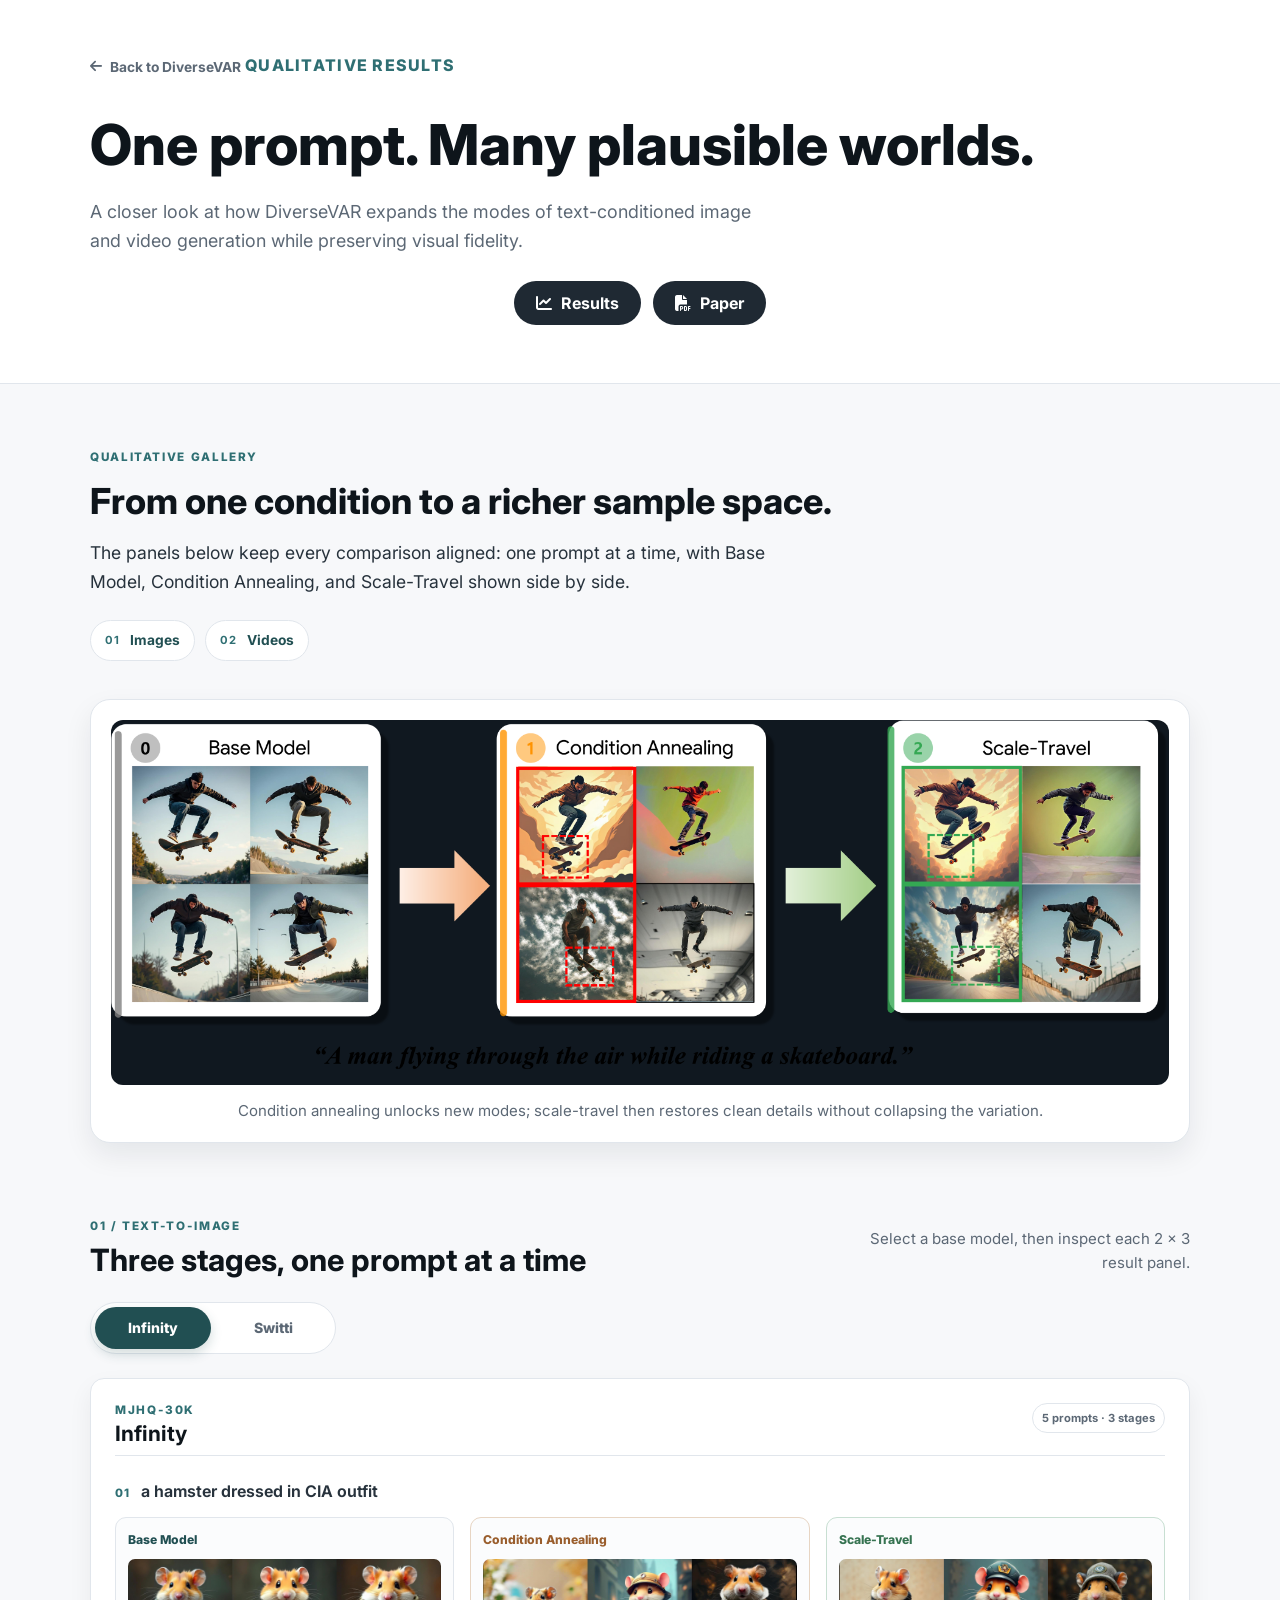
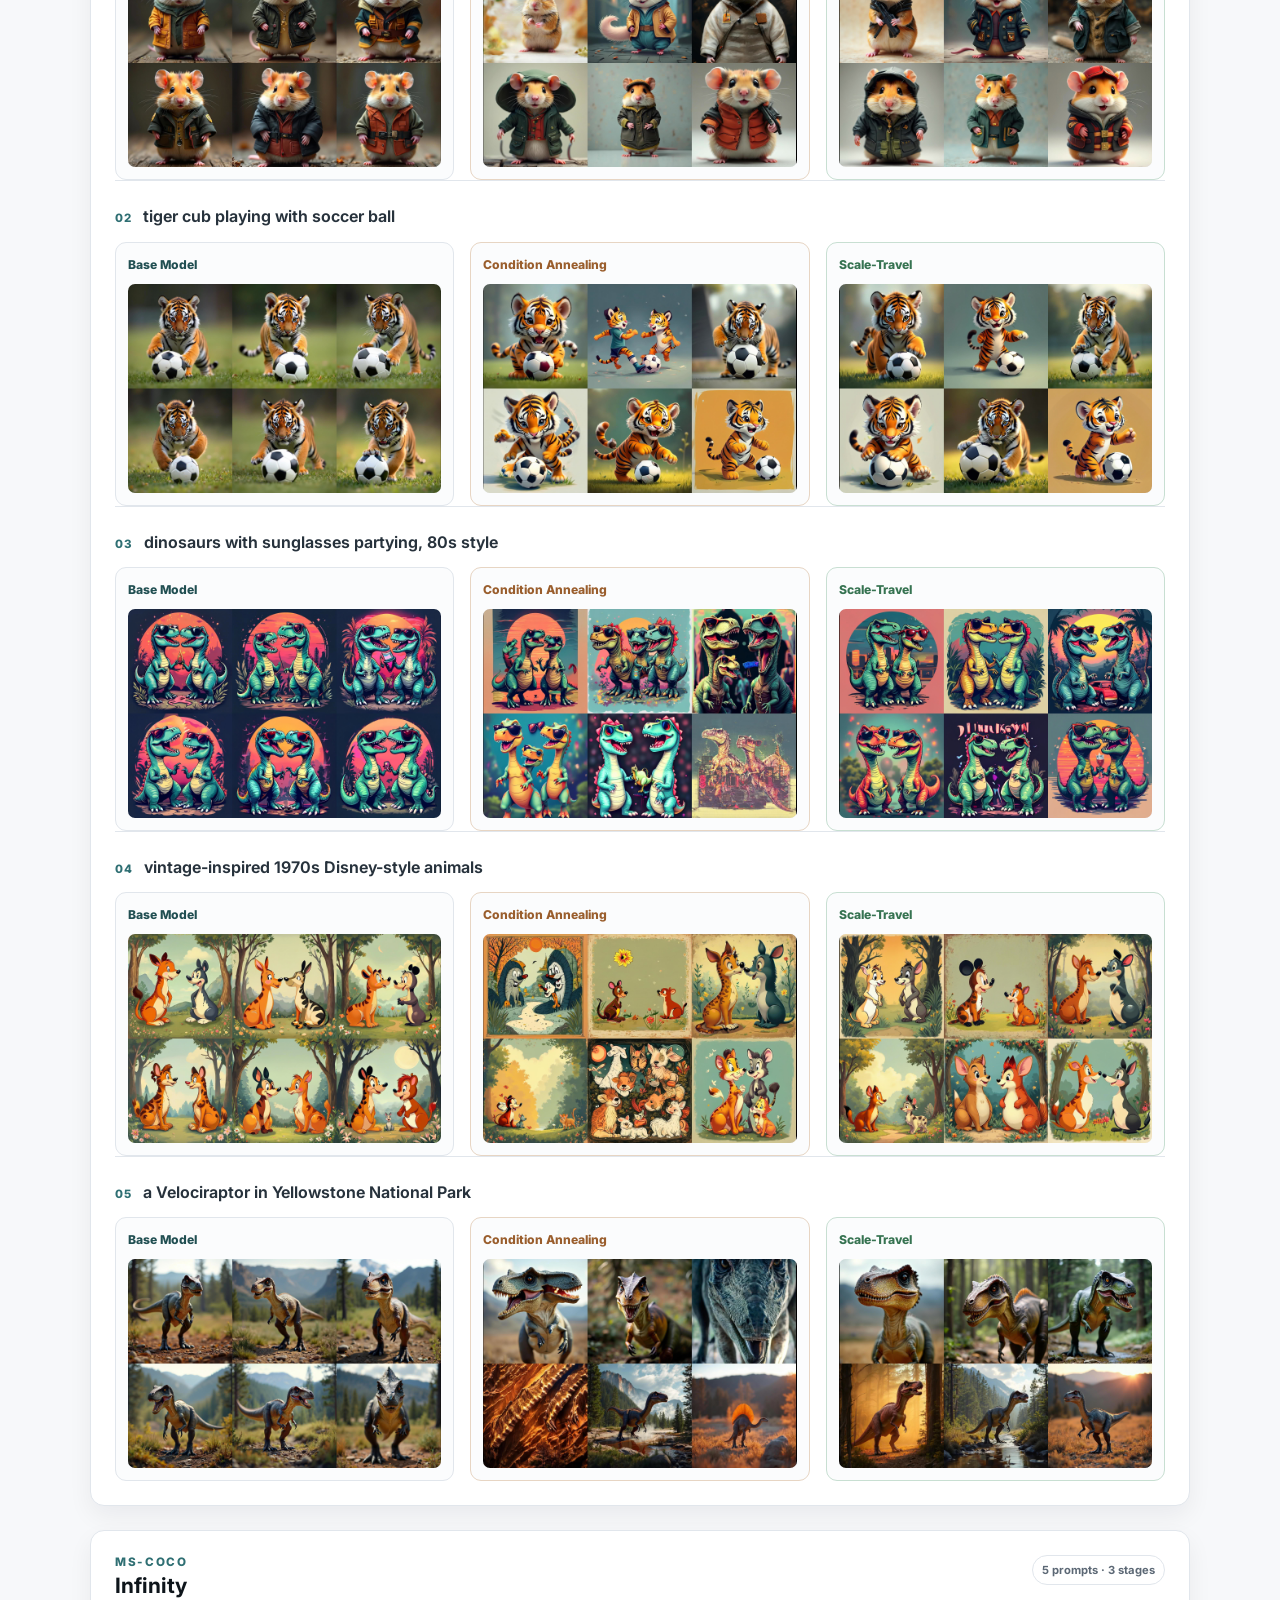
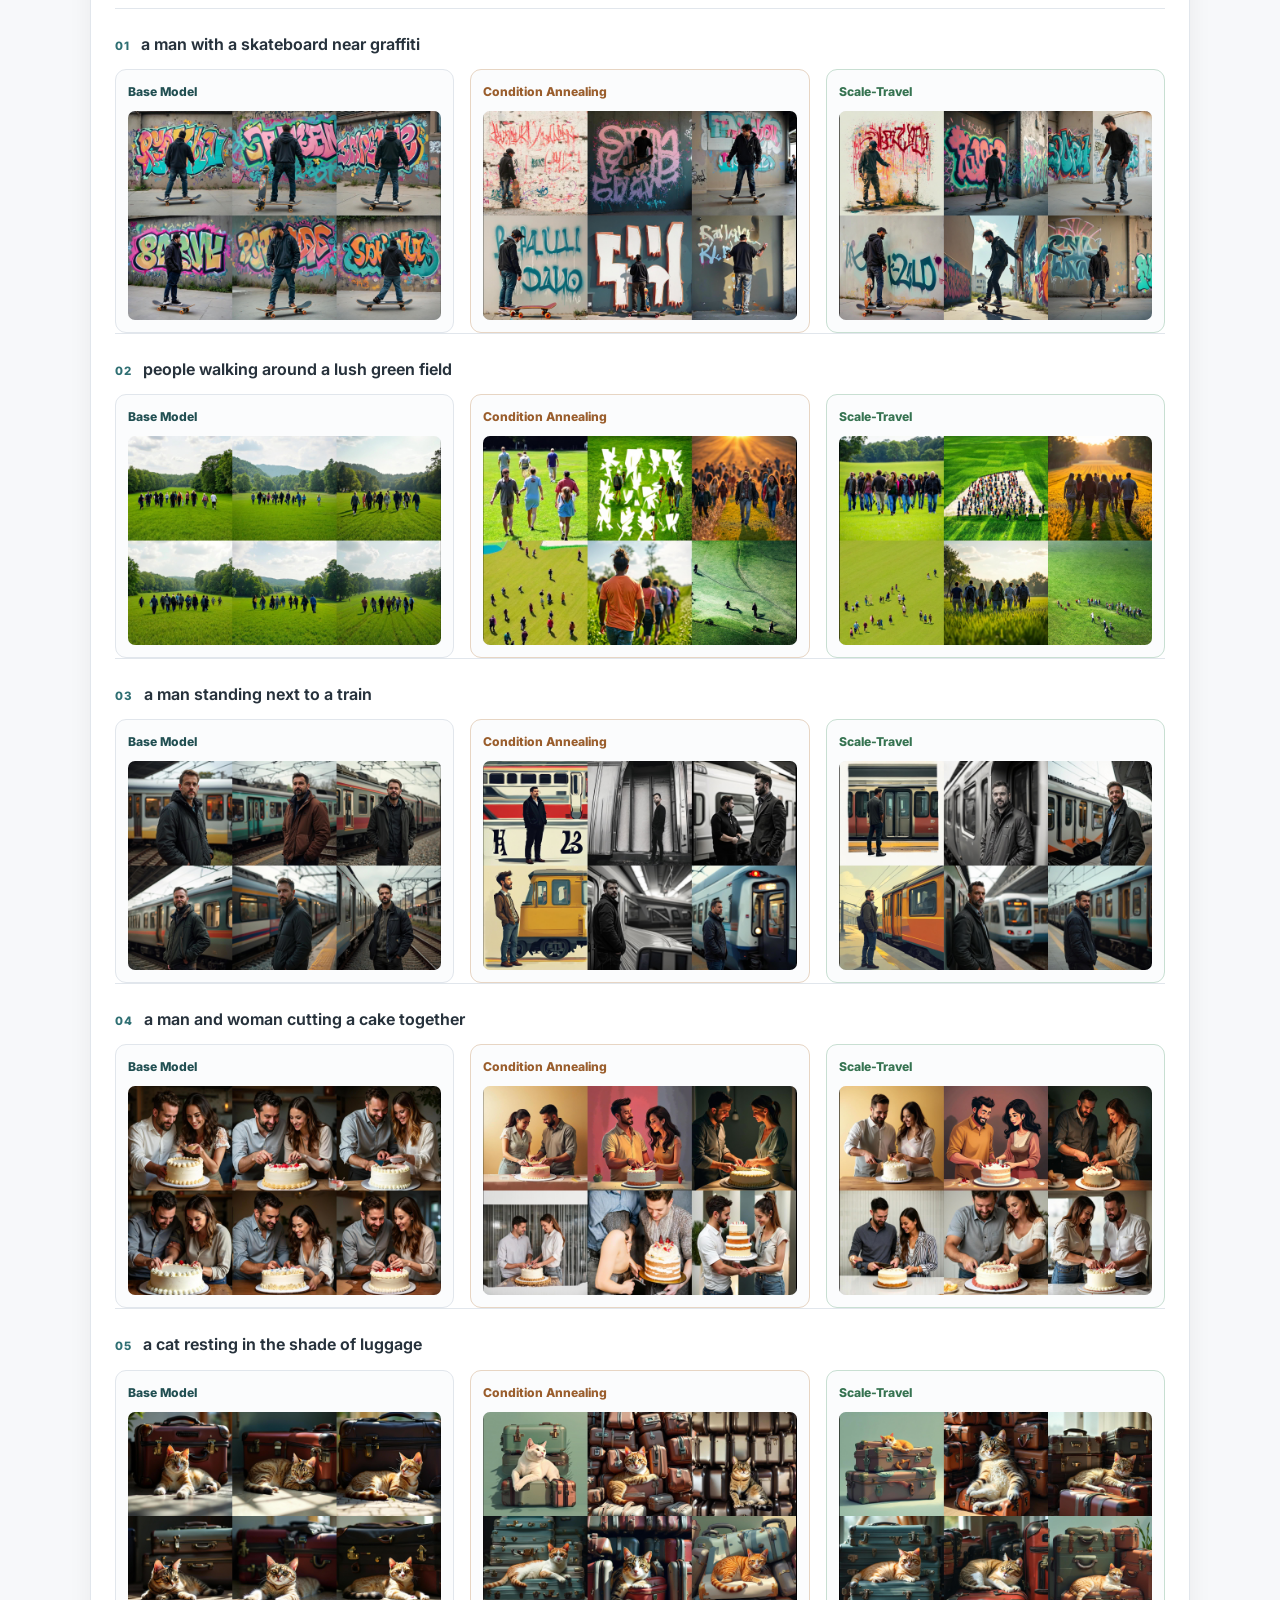
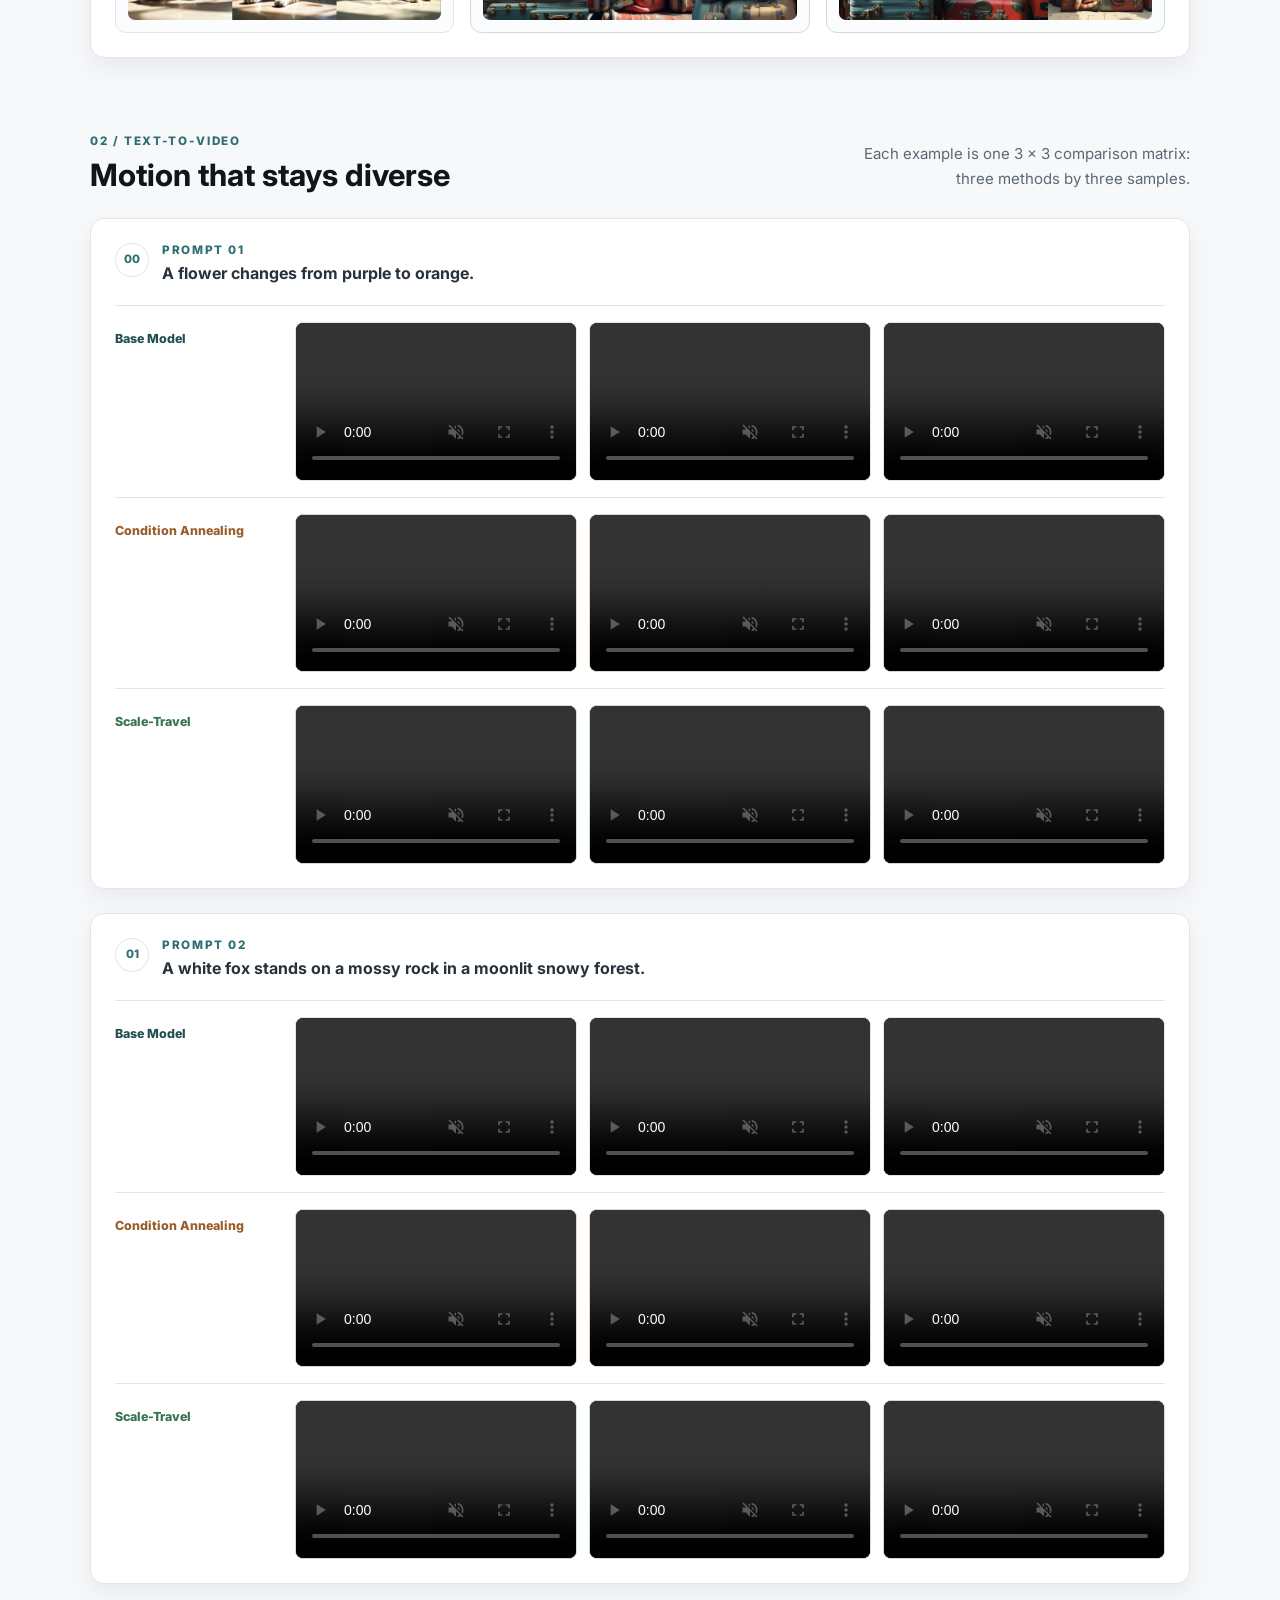
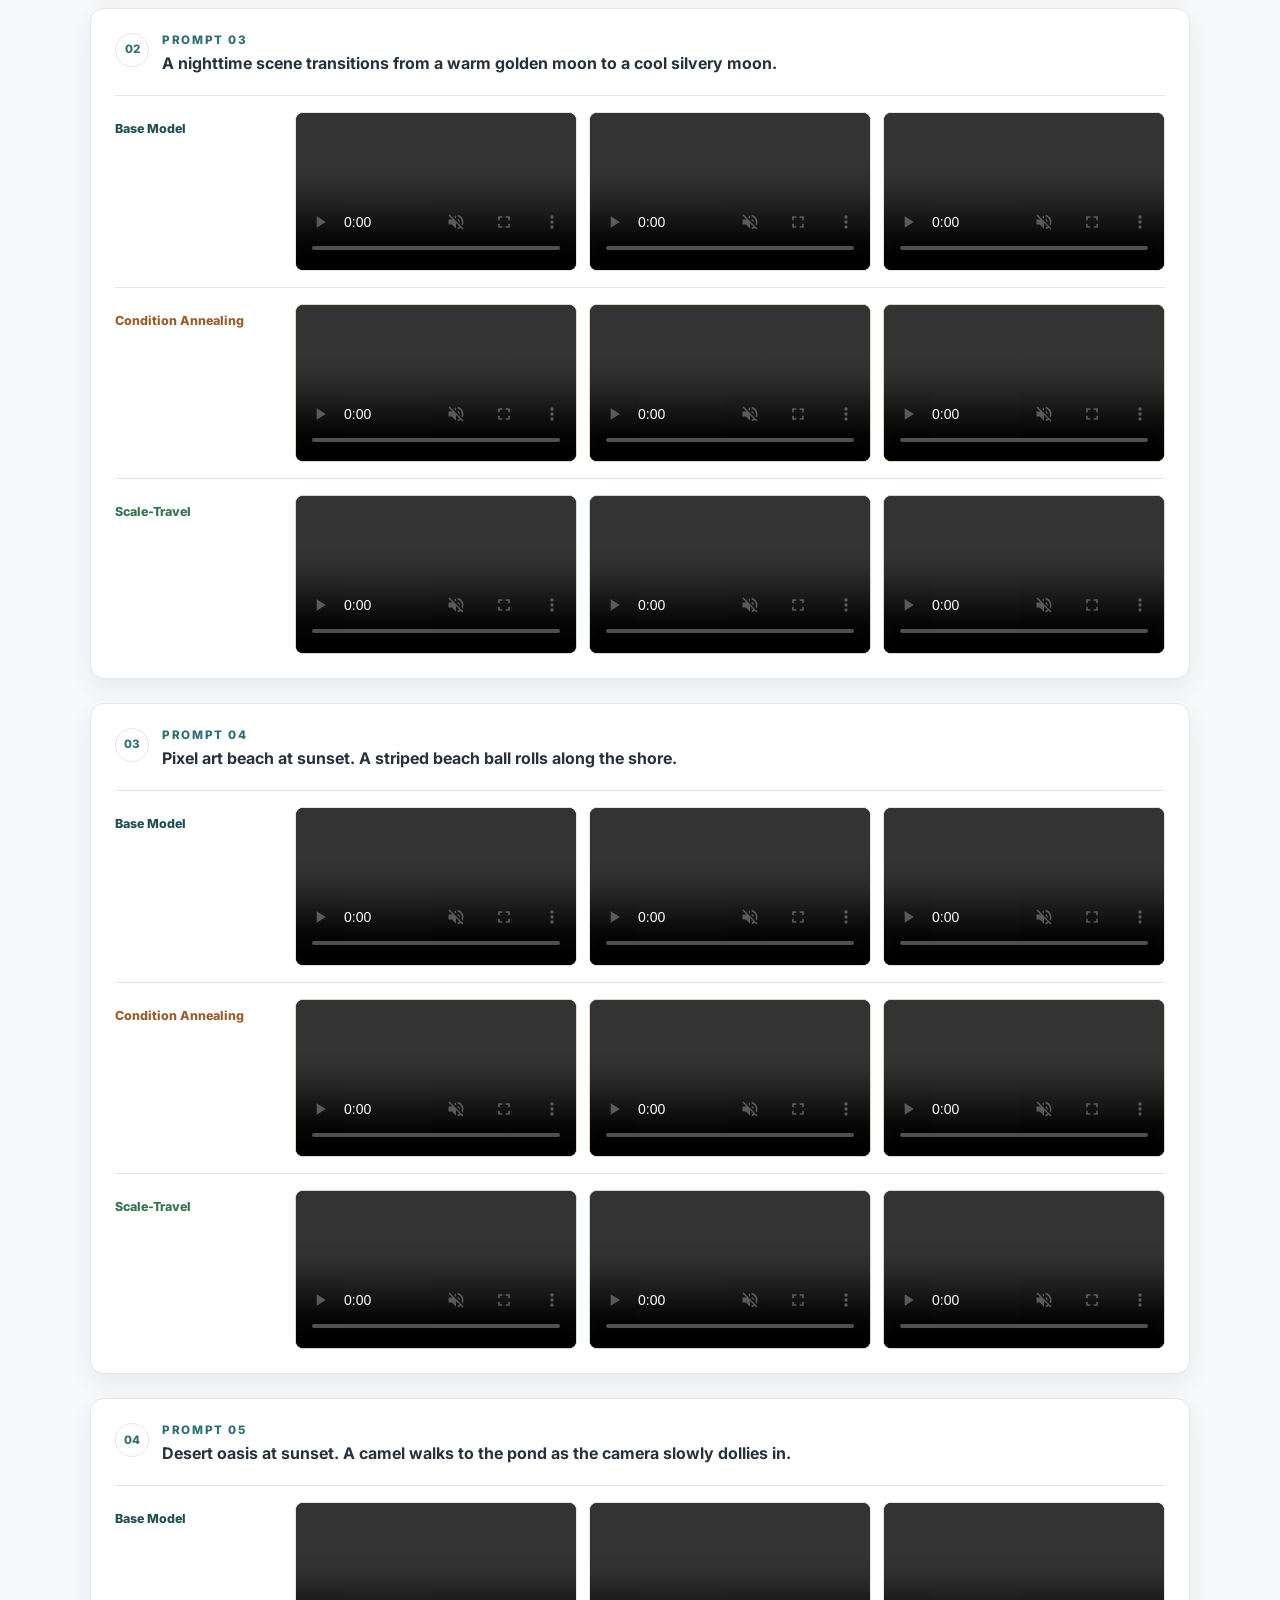
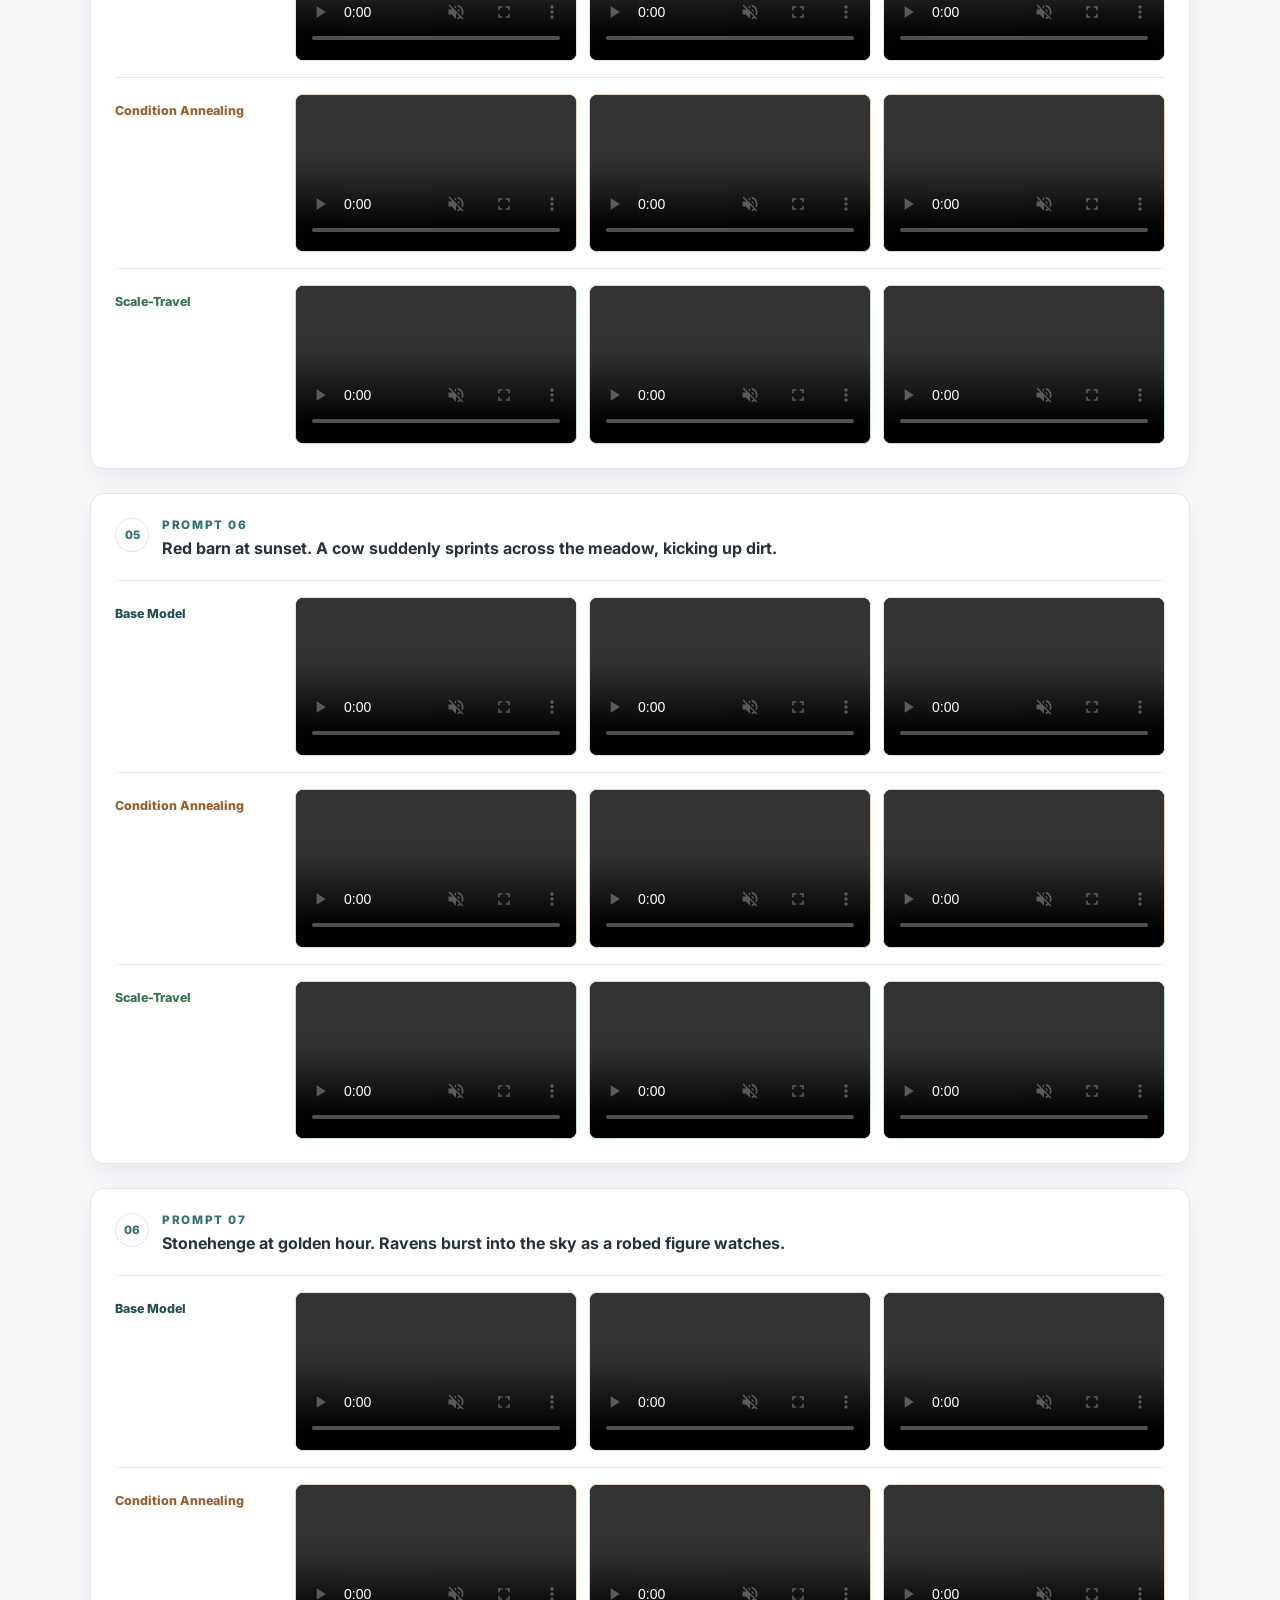
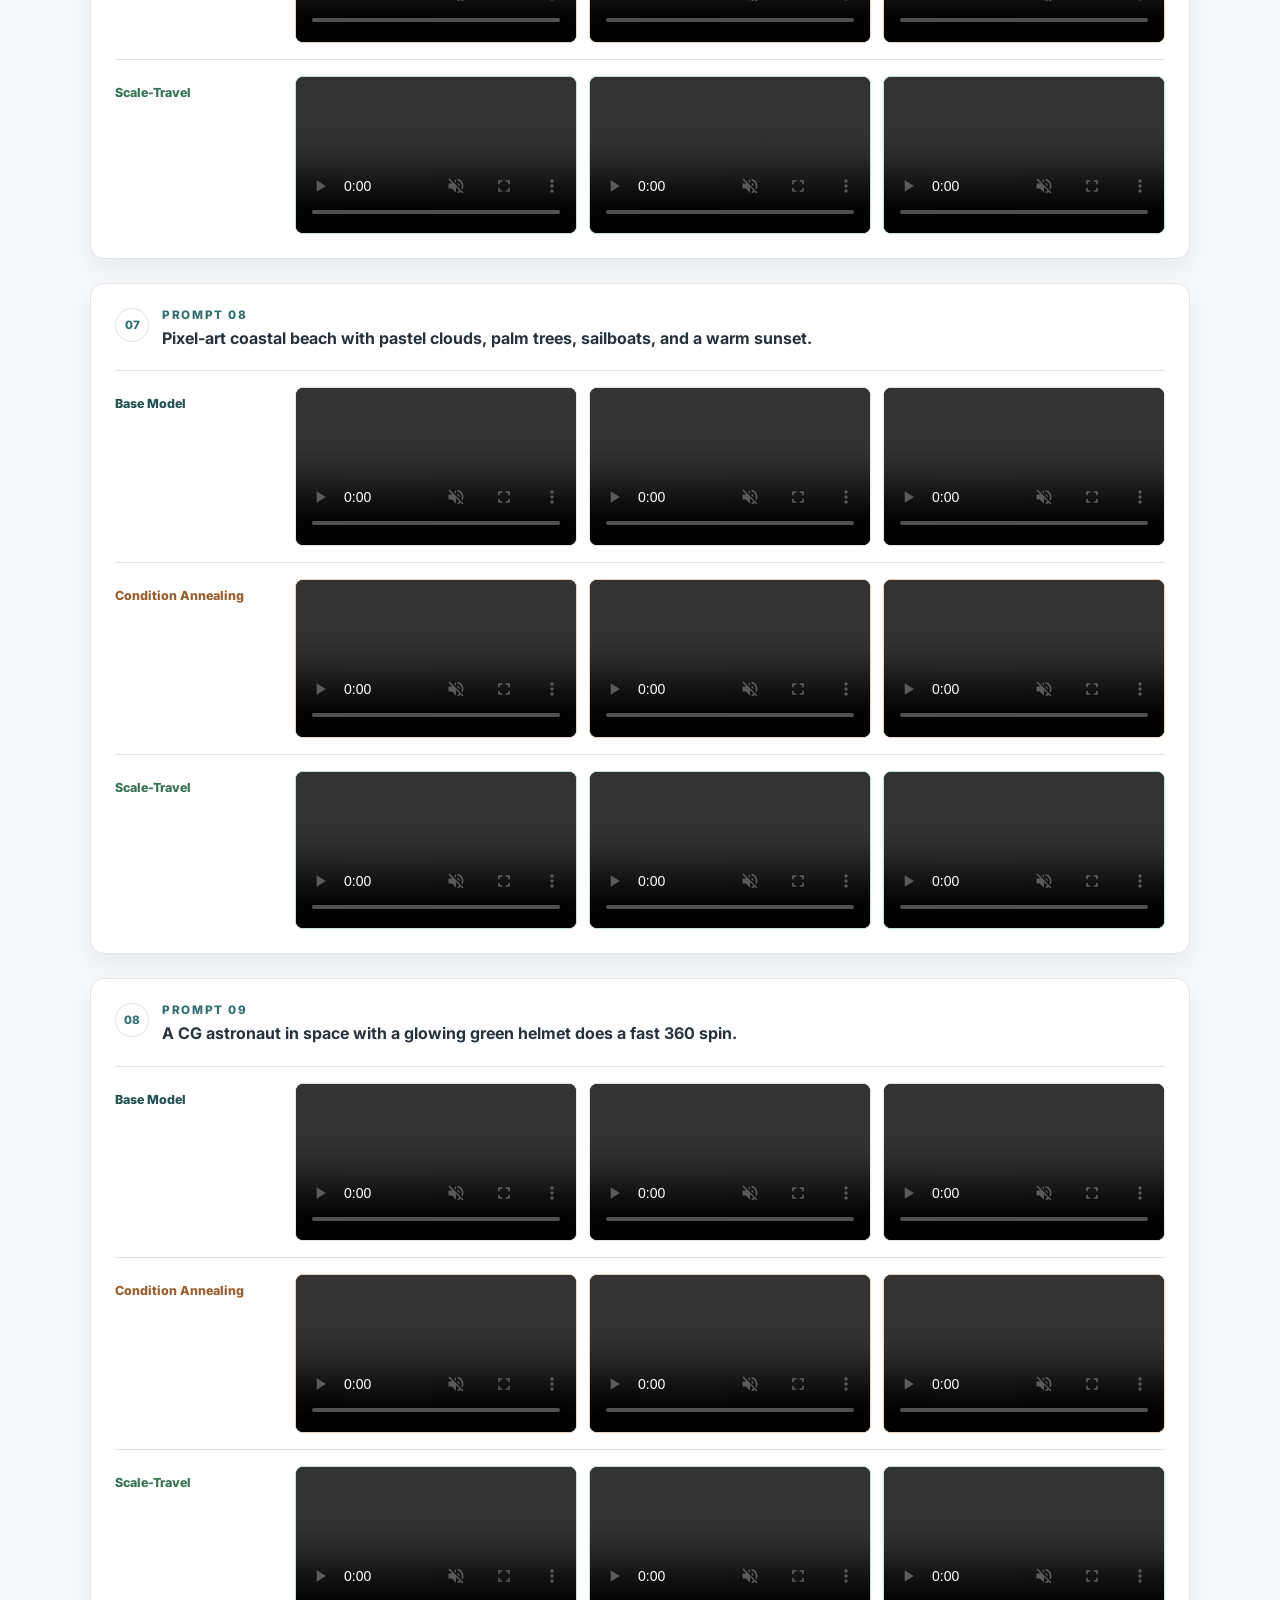
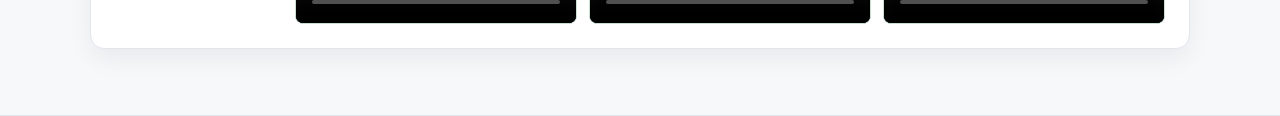
==== qualitatives.html @ 31747908 "add quali" ====
<!DOCTYPE html>
<html lang="en">

<head>
    <meta charset="UTF-8">
    <meta name="viewport" content="width=device-width, initial-scale=1.0">
    <meta name="description" content="DiverseVAR qualitative image and video comparisons">
    <title>Qualitatives | DiverseVAR</title>
    <link rel="stylesheet" href="assets/css/style.css">
    <link rel="preconnect" href="https://fonts.googleapis.com">
    <link rel="preconnect" href="https://fonts.gstatic.com" crossorigin>
    <link href="https://fonts.googleapis.com/css2?family=Inter:wght@300;400;500;600;700;800&display=swap"
        rel="stylesheet">
    <link rel="stylesheet" href="https://cdnjs.cloudflare.com/ajax/libs/font-awesome/6.5.2/css/all.min.css">
</head>

<body class="qualitatives-page">
    <header class="hero qualitative-hero">
        <div class="container hero-inner">
            <a href="index.html" class="back-link"><i class="fas fa-arrow-left"></i> Back to DiverseVAR</a>
            <span class="venue">Qualitative Results</span>
            <h1>One prompt. Many plausible worlds.</h1>
            <p class="qualitative-hero-intro">
                A closer look at how DiverseVAR expands the modes of text-conditioned image and video generation
                while preserving visual fidelity.
            </p>
            <div class="links">
                <a href="index.html#results" class="btn">
                    <span class="icon"><i class="fas fa-chart-line"></i></span>
                    Results
                </a>
                <a href="https://arxiv.org/abs/2511.21415" class="btn" target="_blank">
                    <span class="icon"><i class="fas fa-file-pdf"></i></span>
                    Paper
                </a>
            </div>
        </div>
    </header>

    <main>
        <section id="qualitatives" class="showcase-section">
            <div class="container">
                <div class="showcase-header">
                    <span class="showcase-kicker">Qualitative Gallery</span>
                    <h2>From one condition to a richer sample space.</h2>
                    <p class="showcase-intro">
                        The panels below keep every comparison aligned: one prompt at a time, with Base Model,
                        Condition Annealing, and Scale-Travel shown side by side.
                    </p>
                    <nav class="showcase-nav" aria-label="Qualitative gallery navigation">
                        <a href="#image-gallery"><span>01</span> Images</a>
                        <a href="#video-gallery"><span>02</span> Videos</a>
                    </nav>
                </div>

                <figure class="pipeline-figure">
                    <div class="pipeline-figure-image">
                        <img src="assets/images/main-pipeline-quali.png"
                            alt="DiverseVAR pipeline from base samples through condition annealing to scale-travel">
                    </div>
                    <figcaption>
                        Condition annealing unlocks new modes; scale-travel then restores clean details without
                        collapsing the variation.
                    </figcaption>
                </figure>

                <div id="image-gallery" class="showcase-group">
                    <div class="group-heading">
                        <div>
                            <span class="group-kicker">01 / Text-to-image</span>
                            <h3>Three stages, one prompt at a time</h3>
                        </div>
                        <p>Select a base model, then inspect each 2 × 3 result panel.</p>
                    </div>

                    <div class="model-switcher">
                        <input type="radio" name="image-model" id="image-model-infinity" checked>
                        <input type="radio" name="image-model" id="image-model-switti">
                        <div class="model-switcher-tabs" role="tablist" aria-label="Image base model">
                            <label for="image-model-infinity" role="tab">Infinity</label>
                            <label for="image-model-switti" role="tab">Switti</label>
                        </div>
                        <div id="image-model-panels" class="model-panels"></div>
                    </div>
                </div>

                <div class="showcase-group video-showcase">
                    <div class="group-heading">
                        <div>
                            <span class="group-kicker">02 / Text-to-video</span>
                            <h3>Motion that stays diverse</h3>
                        </div>
                        <p>Each example is one 3 × 3 comparison matrix: three methods by three samples.</p>
                    </div>
                    <div id="video-gallery" class="video-grid" aria-live="polite"></div>
                </div>
            </div>
        </section>
    </main>

    <script>
        const imageModels = [
            {
                id: "infinity",
                name: "Infinity",
                datasets: [
                    {
                        name: "MJHQ-30K",
                        path: "mjhq",
                        prompts: [
                            "a hamster dressed in CIA outfit",
                            "tiger cub playing with soccer ball",
                            "dinosaurs with sunglasses partying, 80s style",
                            "vintage-inspired 1970s Disney-style animals",
                            "a Velociraptor in Yellowstone National Park"
                        ]
                    },
                    {
                        name: "MS-COCO",
                        path: "mscoco",
                        prompts: [
                            "a man with a skateboard near graffiti",
                            "people walking around a lush green field",
                            "a man standing next to a train",
                            "a man and woman cutting a cake together",
                            "a cat resting in the shade of luggage"
                        ]
                    }
                ]
            },
            {
                id: "switti",
                name: "Switti",
                datasets: [
                    {
                        name: "MJHQ-30K",
                        path: "mjhq_switti",
                        prompts: [
                            "a hamster dressed in CIA outfit",
                            "tiger cub playing with soccer ball",
                            "dinosaurs with sunglasses partying, 80s style",
                            "vintage-inspired 1970s Disney-style animals",
                            "a Velociraptor in Yellowstone National Park"
                        ]
                    },
                    {
                        name: "MS-COCO",
                        path: "mscoco_switti",
                        prompts: [
                            "a man with a skateboard near graffiti",
                            "people walking around a lush green field",
                            "a man standing next to a train",
                            "a man and woman cutting a cake together",
                            "a cat resting in the shade of luggage"
                        ]
                    }
                ]
            }
        ];

        const imageStages = [
            { id: "base", label: "Base Model" },
            { id: "condition", label: "Condition Annealing" },
            { id: "scale", label: "Scale-Travel" }
        ];
        const imageModelPanels = document.getElementById("image-model-panels");

        imageModels.forEach(model => {
            const panel = document.createElement("div");
            panel.className = `model-panel model-panel--${model.id}`;
            panel.setAttribute("role", "tabpanel");
            panel.setAttribute("aria-label", `${model.name} qualitative results`);

            model.datasets.forEach(dataset => {
                const datasetCard = document.createElement("article");
                datasetCard.className = "dataset-card-wide";
                datasetCard.innerHTML = `
                    <header class="dataset-card-header">
                        <div>
                            <span class="dataset-eyebrow">${dataset.name}</span>
                            <h4>${model.name}</h4>
                        </div>
                        <span class="dataset-tag">5 prompts · 3 stages</span>
                    </header>
                    <div class="sample-stack-large"></div>
                `;
                const sampleStack = datasetCard.querySelector(".sample-stack-large");

                dataset.prompts.forEach((prompt, promptIndex) => {
                    const sample = document.createElement("article");
                    sample.className = "sample-case-large";
                    const promptHeader = document.createElement("p");
                    promptHeader.className = "sample-prompt";
                    promptHeader.innerHTML = `<span>${String(promptIndex + 1).padStart(2, "0")}</span>`;
                    promptHeader.append(document.createTextNode(prompt));
                    sample.appendChild(promptHeader);

                    const resultGrid = document.createElement("div");
                    resultGrid.className = "result-grid";
                    imageStages.forEach(stage => {
                        const result = document.createElement("figure");
                        result.className = `result-panel result-panel--${stage.id}`;
                        result.innerHTML = `<figcaption>${stage.label}</figcaption><div class="result-crop result-crop--${stage.id}"></div>`;
                        const crop = result.querySelector(".result-crop");
                        const image = document.createElement("img");
                        image.src = `assets/qualitatives/image/${dataset.path}/${promptIndex}.jpg`;
                        image.alt = `${model.name} ${stage.label} samples for ${prompt}`;
                        image.loading = "lazy";
                        image.decoding = "async";
                        crop.appendChild(image);
                        resultGrid.appendChild(result);
                    });
                    sample.appendChild(resultGrid);
                    sampleStack.appendChild(sample);
                });
                panel.appendChild(datasetCard);
            });
            imageModelPanels.appendChild(panel);
        });

        const videoCases = [
            {
                id: "00_teaser",
                prompt: "A flower changes from purple to orange.",
                files: {
                    base: ["A flower changes from purple to orange.-0.mp4", "A flower changes from purple to orange.-1.mp4", "A flower changes from purple to orange.-2.mp4"],
                    cads: ["A flower changes from purple to orange.-0.mp4", "A flower changes from purple to orange.-1.mp4", "A flower changes from purple to orange.-2.mp4"],
                    ours: ["A flower changes from purple to orange.-0.mp4", "A flower changes from purple to orange.-1.mp4", "A flower changes from purple to orange.-2.mp4"]
                }
            },
            {
                id: "01_fox",
                prompt: "A white fox stands on a mossy rock in a moonlit snowy forest.",
                files: {
                    base: ["00001_20.mp4", "00001_12.mp4", "00001_10.mp4"],
                    cads: ["00000_20.mp4", "00000_12.mp4", "00000_10.mp4"],
                    ours: ["00001_20.mp4", "00001_12.mp4", "00001_10.mp4"]
                }
            },
            {
                id: "02_moon",
                prompt: "A nighttime scene transitions from a warm golden moon to a cool silvery moon.",
                files: {
                    base: ["The moon changes from yellow to silver.-0.mp4", "The moon changes from yellow to silver.-1.mp4", "The moon changes from yellow to silver.-2.mp4"],
                    cads: ["The moon changes from yellow to silver.-0.mp4", "The moon changes from yellow to silver.-1.mp4", "The moon changes from yellow to silver.-2.mp4"],
                    ours: ["The moon changes from yellow to silver.-0.mp4", "The moon changes from yellow to silver.-1.mp4", "The moon changes from yellow to silver.-2.mp4"]
                }
            },
            {
                id: "03_beach",
                prompt: "Pixel art beach at sunset. A striped beach ball rolls along the shore.",
                files: {
                    base: ["00000_80.mp4", "00000_42.mp4", "00000_27.mp4"],
                    cads: ["00000_80.mp4", "00000_42.mp4", "00000_27.mp4"],
                    ours: ["00004_80.mp4", "00004_42.mp4", "00004_27.mp4"]
                }
            },
            {
                id: "04_oasis",
                prompt: "Desert oasis at sunset. A camel walks to the pond as the camera slowly dollies in.",
                files: {
                    base: ["00000_84.mp4", "00000_28.mp4", "00000_16.mp4"],
                    cads: ["00000_84.mp4", "00000_28.mp4", "00000_16.mp4"],
                    ours: ["00000_84.mp4", "00000_28.mp4", "00000_16.mp4"]
                }
            },
            {
                id: "05_cow",
                prompt: "Red barn at sunset. A cow suddenly sprints across the meadow, kicking up dirt.",
                files: {
                    base: ["00000_26.mp4", "00000_19.mp4", "00000_13.mp4"],
                    cads: ["00000_26.mp4", "00000_19.mp4", "00000_13.mp4"],
                    ours: ["00000_26.mp4", "00000_19.mp4", "00000_13.mp4"]
                }
            },
            {
                id: "06_stone",
                prompt: "Stonehenge at golden hour. Ravens burst into the sky as a robed figure watches.",
                files: {
                    base: ["00002_21.mp4", "00002_18.mp4", "00002_04.mp4"],
                    cads: ["00002_21.mp4", "00002_18.mp4", "00002_04.mp4"],
                    ours: ["00002_21.mp4", "00002_18.mp4", "00002_04.mp4"]
                }
            },
            {
                id: "07_beach2",
                prompt: "Pixel-art coastal beach with pastel clouds, palm trees, sailboats, and a warm sunset.",
                files: {
                    base: ["00000_25.mp4", "00000_05.mp4", "00000_02.mp4"],
                    cads: ["00000_25.mp4", "00000_05.mp4", "00000_02.mp4"],
                    ours: ["00000_25.mp4", "00000_05.mp4", "00000_02.mp4"]
                }
            },
            {
                id: "08_space",
                prompt: "A CG astronaut in space with a glowing green helmet does a fast 360 spin.",
                files: {
                    base: ["00002_84.mp4", "00002_40.mp4", "00002_39.mp4"],
                    cads: ["00002_84.mp4", "00002_40.mp4", "00002_39.mp4"],
                    ours: ["00002_84.mp4", "00002_40.mp4", "00002_39.mp4"]
                }
            }
        ];

        const methodLabels = {
            base: "Base Model",
            cads: "Condition Annealing",
            ours: "Scale-Travel"
        };
        const videoGallery = document.getElementById("video-gallery");

        videoCases.forEach((videoCase, caseIndex) => {
            const card = document.createElement("article");
            card.className = "video-case";
            const header = document.createElement("header");
            header.className = "video-case-header";
            header.innerHTML = `<span class="video-case-number">${String(caseIndex).padStart(2, "0")}</span><div><span class="video-case-kicker">Prompt ${String(caseIndex + 1).padStart(2, "0")}</span><h4></h4></div>`;
            header.querySelector("h4").textContent = videoCase.prompt;
            card.appendChild(header);

            const matrix = document.createElement("div");
            matrix.className = "video-matrix";
            Object.entries(videoCase.files).forEach(([method, files]) => {
                const row = document.createElement("div");
                row.className = `video-method-row video-method-row--${method}`;
                row.innerHTML = `<div class="video-method-label">${methodLabels[method]}</div><div class="video-thumb-grid"></div>`;
                const thumbGrid = row.querySelector(".video-thumb-grid");
                files.forEach((file, sampleIndex) => {
                    const video = document.createElement("video");
                    video.controls = true;
                    video.loop = true;
                    video.muted = true;
                    video.playsInline = true;
                    video.preload = "metadata";
                    video.setAttribute("aria-label", `${methodLabels[method]} sample ${sampleIndex + 1}: ${videoCase.prompt}`);
                    video.src = encodeURI(`assets/qualitatives/video/${videoCase.id}/${method}/videos/${file}`);
                    thumbGrid.appendChild(video);
                });
                matrix.appendChild(row);
            });
            card.appendChild(matrix);
            videoGallery.appendChild(card);
        });
    </script>
</body>

</html>
---- assets/css/style.css ----
* {
    box-sizing: border-box;
    margin: 0;
    padding: 0;
}

:root {
    --bg: #f7f8fa;
    --surface: #ffffff;
    --ink: #17202a;
    --muted: #5c6875;
    --line: #e1e6ec;
    --accent: #2f6f73;
    --accent-strong: #214f52;
    --accent-soft: #e8f2f2;
    --code: #101820;
}

html {
    scroll-behavior: smooth;
}

body {
    font-family: "Inter", system-ui, -apple-system, BlinkMacSystemFont, "Segoe UI", sans-serif;
    color: var(--ink);
    background: var(--bg);
    line-height: 1.65;
}

a {
    color: var(--accent-strong);
    text-decoration: none;
}

a:hover {
    text-decoration: underline;
}

img {
    display: block;
    max-width: 100%;
}

.container {
    width: min(1100px, calc(100% - 40px));
    margin: 0 auto;
}

.hero {
    background: var(--surface);
    border-bottom: 1px solid var(--line);
    text-align: center;
    padding: 82px 0 48px;
}

.hero-inner {
    max-width: 1040px;
}

.venue {
    color: var(--accent);
    font-weight: 800;
    letter-spacing: 0.08em;
    text-transform: uppercase;
    margin-bottom: 14px;
}

h1,
h2,
h3 {
    line-height: 1.18;
    color: #0e151b;
}

h1 {
    font-size: clamp(2rem, 4.4vw, 3.7rem);
    font-weight: 800;
    letter-spacing: 0;
    max-width: 1040px;
    margin: 0 auto 24px;
}

h2 {
    font-size: clamp(1.75rem, 2.8vw, 2.45rem);
    font-weight: 760;
    margin-bottom: 18px;
}

h3 {
    font-size: 1.25rem;
    font-weight: 720;
    margin: 30px 0 14px;
}

p {
    margin-bottom: 16px;
}

.authors {
    color: var(--muted);
    margin-bottom: 26px;
    font-size: 1.18rem;
}

.authors p {
    margin-bottom: 4px;
}

.affiliation {
    font-style: italic;
    font-size: 1.04rem;
}

.links {
    display: flex;
    justify-content: center;
    gap: 12px;
    flex-wrap: wrap;
}

.btn {
    display: inline-flex;
    align-items: center;
    justify-content: center;
    gap: 9px;
    min-height: 44px;
    padding: 10px 22px;
    border-radius: 999px;
    background: #1f2933;
    color: #fff;
    font-weight: 700;
    line-height: 1;
    transition: transform 0.18s ease, background 0.18s ease, box-shadow 0.18s ease;
}

.btn:hover {
    color: #fff;
    background: #2d3946;
    text-decoration: none;
    transform: translateY(-1px);
    box-shadow: 0 8px 18px rgba(15, 23, 42, 0.14);
}

.btn.muted {
    background: #52606d;
    cursor: default;
}

.btn.muted:hover {
    transform: none;
    box-shadow: none;
}

section {
    padding: 66px 0;
    border-bottom: 1px solid var(--line);
}

section:not(.showcase-section):nth-child(even) {
    background: var(--surface);
}

.lead,
.section-intro {
    font-size: 1.12rem;
    color: #27323c;
}

.wide-figure {
    margin: 34px 0 10px;
}

.wide-figure img {
    width: 100%;
    height: auto;
    border-radius: 8px;
    background: var(--surface);
    border: 1px solid var(--line);
    box-shadow: 0 12px 28px rgba(15, 23, 42, 0.08);
}

figcaption {
    color: var(--muted);
    font-size: 0.94rem;
    text-align: center;
    margin-top: 12px;
}

.method-grid {
    display: grid;
    grid-template-columns: repeat(2, minmax(0, 1fr));
    gap: 22px;
    margin: 34px 0 10px;
}

.method-grid article {
    background: var(--surface);
    border: 1px solid var(--line);
    border-radius: 8px;
    padding: 24px;
}

.method-grid article h3 {
    margin-top: 0;
}

.method-grid article p {
    margin-bottom: 0;
    color: #384653;
}

.table-wrap {
    overflow-x: auto;
    background: var(--surface);
    border: 1px solid var(--line);
    border-radius: 8px;
    box-shadow: 0 10px 24px rgba(15, 23, 42, 0.06);
}

table {
    width: 100%;
    min-width: 840px;
    border-collapse: collapse;
    font-size: 0.94rem;
}

th,
td {
    padding: 12px 14px;
    text-align: center;
    border-bottom: 1px solid var(--line);
}

th:first-child,
td:first-child {
    text-align: left;
    font-weight: 700;
}

thead {
    background: var(--accent-soft);
}

thead th {
    color: #15383a;
    font-weight: 800;
}

tbody tr:last-child td {
    border-bottom: none;
}

tbody tr.ours {
    background: #f2f8f8;
}

pre {
    overflow-x: auto;
    background: var(--code);
    color: #edf2f7;
    padding: 22px;
    border-radius: 8px;
    font-size: 0.92rem;
    line-height: 1.55;
}

code {
    font-family: "SFMono-Regular", Consolas, "Liberation Mono", Menlo, monospace;
}

section.showcase-section {
    position: relative;
    overflow: hidden;
    color: #eaf4f2;
    background:
        radial-gradient(circle at 12% 0%, rgba(92, 183, 161, 0.16), transparent 34rem),
        linear-gradient(150deg, #102a2d 0%, #102225 52%, #0c191d 100%);
}

.showcase-section::before {
    content: "";
    position: absolute;
    inset: 0;
    pointer-events: none;
    opacity: 0.18;
    background-image: linear-gradient(rgba(255, 255, 255, 0.04) 1px, transparent 1px),
        linear-gradient(90deg, rgba(255, 255, 255, 0.04) 1px, transparent 1px);
    background-size: 42px 42px;
    mask-image: linear-gradient(to bottom, black, transparent 72%);
}

.showcase-section .container {
    position: relative;
}

.showcase-header {
    max-width: 760px;
    margin-bottom: 38px;
}

.showcase-kicker,
.group-kicker,
.dataset-eyebrow,
.video-case-kicker {
    display: block;
    color: #9dd7c1;
    font-size: 0.73rem;
    font-weight: 800;
    letter-spacing: 0.14em;
    line-height: 1.2;
    text-transform: uppercase;
}

.showcase-kicker {
    margin-bottom: 16px;
}

.showcase-section h2,
.showcase-section h3,
.showcase-section h4 {
    color: #f7fffd;
}

.showcase-section h2 {
    margin-bottom: 16px;
}

.showcase-intro {
    max-width: 680px;
    margin-bottom: 24px;
    color: #b7cbc8;
    font-size: 1.1rem;
}

.showcase-nav {
    display: flex;
    flex-wrap: wrap;
    gap: 10px;
}

.showcase-nav a {
    display: inline-flex;
    align-items: center;
    gap: 10px;
    padding: 8px 14px;
    border: 1px solid rgba(157, 215, 193, 0.28);
    border-radius: 999px;
    color: #d9eeea;
    font-size: 0.86rem;
    font-weight: 700;
    transition: background 0.18s ease, border-color 0.18s ease, transform 0.18s ease;
}

.showcase-nav a span {
    color: #9dd7c1;
    font-size: 0.7rem;
    letter-spacing: 0.08em;
}

.showcase-nav a:hover {
    border-color: #9dd7c1;
    background: rgba(157, 215, 193, 0.12);
    text-decoration: none;
    transform: translateY(-1px);
}

.pipeline-figure {
    margin: 0;
    padding: 20px 20px 18px;
    border: 1px solid rgba(194, 235, 220, 0.2);
    border-radius: 20px;
    background: rgba(4, 17, 20, 0.58);
    box-shadow: 0 24px 60px rgba(0, 0, 0, 0.22);
}

.pipeline-figure-image {
    overflow: hidden;
    border-radius: 12px;
    background: #071316;
}

.pipeline-figure img {
    width: 100%;
    border: 0;
    border-radius: 0;
    box-shadow: none;
}

.pipeline-figure figcaption {
    max-width: 820px;
    margin: 14px auto 0;
    color: #a6bfbb;
}

.showcase-group {
    margin-top: 76px;
}

.group-heading {
    display: flex;
    align-items: end;
    justify-content: space-between;
    gap: 32px;
    margin-bottom: 24px;
}

.group-heading h3 {
    margin: 9px 0 0;
    font-size: clamp(1.45rem, 2.4vw, 2rem);
}

.group-heading > p {
    max-width: 360px;
    margin: 0 0 2px;
    color: #9eb5b2;
    font-size: 0.94rem;
    text-align: right;
}

.image-dataset-grid {
    display: grid;
    grid-template-columns: repeat(2, minmax(0, 1fr));
    gap: 24px;
}

.dataset-card {
    padding: 22px;
    border: 1px solid rgba(206, 235, 228, 0.15);
    border-radius: 18px;
    background: rgba(239, 250, 247, 0.07);
    box-shadow: 0 18px 35px rgba(0, 0, 0, 0.12);
}

.dataset-card--switti {
    border-color: rgba(157, 215, 193, 0.38);
    background: linear-gradient(145deg, rgba(157, 215, 193, 0.13), rgba(239, 250, 247, 0.055));
}

.dataset-card-header {
    display: flex;
    align-items: start;
    justify-content: space-between;
    gap: 12px;
    min-height: 48px;
    margin-bottom: 17px;
}

.dataset-card h4 {
    margin: 6px 0 0;
    font-size: 1.22rem;
}

.dataset-tag {
    padding: 5px 9px;
    border: 1px solid rgba(206, 235, 228, 0.2);
    border-radius: 999px;
    color: #a9c0bd;
    font-size: 0.7rem;
    font-weight: 700;
    white-space: nowrap;
}

.sample-stack {
    display: grid;
    gap: 14px;
}

.sample-case {
    margin: 0;
    padding-top: 13px;
    border-top: 1px solid rgba(206, 235, 228, 0.13);
}

.sample-case figcaption {
    display: flex;
    align-items: baseline;
    gap: 8px;
    min-height: 23px;
    margin: 0 0 8px;
    color: #c9dcda;
    font-size: 0.79rem;
    line-height: 1.35;
    text-align: left;
}

.sample-case figcaption span {
    flex: 0 0 auto;
    color: #85c5ad;
    font-size: 0.68rem;
    font-weight: 800;
    letter-spacing: 0.08em;
}

.sample-case img {
    width: 100%;
    aspect-ratio: 4.51 / 1;
    object-fit: cover;
    border: 1px solid rgba(206, 235, 228, 0.12);
    border-radius: 10px;
    background: #071316;
    transition: border-color 0.2s ease, transform 0.2s ease;
}

.sample-case:hover img {
    border-color: rgba(157, 215, 193, 0.65);
    transform: translateY(-2px);
}

.video-grid {
    display: grid;
    grid-template-columns: repeat(2, minmax(0, 1fr));
    gap: 22px;
}

.video-case {
    min-width: 0;
    padding: 20px;
    border: 1px solid rgba(206, 235, 228, 0.15);
    border-radius: 18px;
    background: rgba(239, 250, 247, 0.07);
}

.video-case--featured {
    grid-column: 1 / -1;
    border-color: rgba(242, 190, 127, 0.4);
    background: linear-gradient(145deg, rgba(242, 190, 127, 0.13), rgba(239, 250, 247, 0.055));
}

.video-case-header {
    display: flex;
    align-items: start;
    gap: 13px;
    min-height: 53px;
    margin-bottom: 17px;
}

.video-case-number {
    display: grid;
    flex: 0 0 34px;
    place-items: center;
    width: 34px;
    height: 34px;
    border: 1px solid rgba(157, 215, 193, 0.35);
    border-radius: 50%;
    color: #9dd7c1;
    font-size: 0.72rem;
    font-weight: 800;
}

.video-case h4 {
    margin: 5px 0 0;
    color: #dcebe8;
    font-size: 0.98rem;
    line-height: 1.45;
}

.video-row {
    display: grid;
    grid-template-columns: repeat(3, minmax(0, 1fr));
    gap: 12px;
}

.video-method {
    min-width: 0;
    margin: 0;
}

.video-method figcaption {
    margin: 0 0 7px;
    color: #a9c0bd;
    font-size: 0.72rem;
    font-weight: 800;
    letter-spacing: 0.04em;
    text-align: left;
}

.video-method--ours figcaption {
    color: #b5e1c1;
}

.video-frame {
    display: grid;
    grid-template-columns: repeat(3, minmax(0, 1fr));
    gap: 5px;
}

.video-frame video {
    display: block;
    width: 100%;
    aspect-ratio: 16 / 9;
    border: 1px solid rgba(206, 235, 228, 0.15);
    border-radius: 7px;
    background: #061114;
    object-fit: cover;
}

.video-method--ours video {
    border-color: rgba(181, 225, 193, 0.42);
}

@media (max-width: 760px) {
    .container {
        width: min(100% - 28px, 1100px);
    }

    .hero {
        padding: 58px 0 36px;
    }

    section {
        padding: 48px 0;
    }

    .method-grid {
        grid-template-columns: 1fr;
    }

    .links {
        align-items: stretch;
        flex-direction: column;
    }

    .btn {
        width: 100%;
    }

    figcaption {
        text-align: left;
    }
    .showcase-group {
        margin-top: 54px;
    }

    .group-heading {
        display: block;
    }

    .group-heading > p {
        margin-top: 10px;
        text-align: left;
    }

    .image-dataset-grid,
    .video-grid {
        grid-template-columns: 1fr;
    }

    .video-case--featured {
        grid-column: auto;
    }

    .pipeline-figure,
    .dataset-card,
    .video-case {
        padding: 14px;
        border-radius: 14px;
    }

    .dataset-card-header {
        margin-bottom: 13px;
    }
}
.qualitative-hero {
    padding-top: 52px;
    padding-bottom: 58px;
    text-align: left;
}

.qualitative-hero .hero-inner {
    max-width: 1100px;
}

.back-link {
    display: inline-flex;
    align-items: center;
    gap: 8px;
    margin-bottom: 34px;
    color: var(--muted);
    font-size: 0.86rem;
    font-weight: 700;
}

.back-link:hover {
    color: var(--accent-strong);
}

.qualitative-hero .venue {
    margin-bottom: 14px;
}

.qualitative-hero h1 {
    margin: 0 0 18px;
}

.qualitative-hero-intro {
    max-width: 690px;
    margin-bottom: 25px;
    color: var(--muted);
    font-size: 1.12rem;
}

.btn-accent {
    background: var(--accent-strong);
}

section.showcase-section {
    color: var(--ink);
    background: var(--bg);
}

.showcase-section::before {
    display: none;
}

.showcase-section h2,
.showcase-section h3,
.showcase-section h4 {
    color: #0e151b;
}

.showcase-kicker,
.group-kicker,
.dataset-eyebrow,
.video-case-kicker {
    color: var(--accent);
}

.showcase-intro {
    color: #27323c;
}

.showcase-nav a {
    border-color: var(--line);
    color: var(--accent-strong);
    background: var(--surface);
}

.showcase-nav a span {
    color: var(--accent);
}

.showcase-nav a:hover {
    border-color: var(--accent);
    background: var(--accent-soft);
}

.pipeline-figure {
    border-color: var(--line);
    background: var(--surface);
    box-shadow: 0 12px 28px rgba(15, 23, 42, 0.08);
}

.pipeline-figure-image {
    background: #101820;
}

.pipeline-figure figcaption {
    color: var(--muted);
}

.group-heading > p {
    color: var(--muted);
}

.model-switcher > input {
    position: absolute;
    width: 1px;
    height: 1px;
    overflow: hidden;
    clip: rect(0 0 0 0);
    white-space: nowrap;
}

.model-switcher-tabs {
    display: inline-flex;
    gap: 4px;
    margin-bottom: 24px;
    padding: 4px;
    border: 1px solid var(--line);
    border-radius: 999px;
    background: var(--surface);
}

.model-switcher-tabs label {
    min-width: 116px;
    padding: 9px 18px;
    border-radius: 999px;
    color: var(--muted);
    cursor: pointer;
    font-size: 0.88rem;
    font-weight: 800;
    text-align: center;
    transition: color 0.18s ease, background 0.18s ease, box-shadow 0.18s ease;
}

.model-switcher-tabs label:hover {
    color: var(--accent-strong);
}

#image-model-infinity:checked ~ .model-switcher-tabs label[for="image-model-infinity"],
#image-model-switti:checked ~ .model-switcher-tabs label[for="image-model-switti"] {
    color: #fff;
    background: var(--accent-strong);
    box-shadow: 0 5px 12px rgba(33, 79, 82, 0.2);
}

.model-panels .model-panel {
    display: none;
}

#image-model-infinity:checked ~ .model-panels .model-panel--infinity,
#image-model-switti:checked ~ .model-panels .model-panel--switti {
    display: grid;
    gap: 24px;
}

.dataset-card-wide {
    padding: 24px;
    border: 1px solid var(--line);
    border-radius: 14px;
    background: var(--surface);
    box-shadow: 0 10px 24px rgba(15, 23, 42, 0.06);
}

.dataset-card-wide .dataset-card-header {
    margin-bottom: 4px;
}

.dataset-card-wide h4 {
    font-size: 1.32rem;
}

.dataset-card-wide .dataset-tag {
    border-color: var(--line);
    color: var(--muted);
}

.sample-stack-large {
    display: grid;
}

.sample-case-large {
    padding: 24px 0 0;
    border-top: 1px solid var(--line);
}

.sample-prompt {
    display: flex;
    align-items: baseline;
    gap: 11px;
    margin-bottom: 13px;
    color: #27323c;
    font-size: 1rem;
    font-weight: 650;
    line-height: 1.45;
}

.sample-prompt span {
    flex: 0 0 auto;
    color: var(--accent);
    font-size: 0.72rem;
    font-weight: 800;
    letter-spacing: 0.08em;
}

.result-grid {
    display: grid;
    grid-template-columns: repeat(3, minmax(0, 1fr));
    gap: 16px;
}

.result-panel {
    min-width: 0;
    margin: 0;
    padding: 12px;
    border: 1px solid var(--line);
    border-radius: 11px;
    background: #fbfcfd;
}

.result-panel figcaption {
    margin: 0 0 9px;
    color: var(--accent-strong);
    font-size: 0.76rem;
    font-weight: 800;
    text-align: left;
}

.result-panel--condition {
    border-color: #e7d5c3;
}

.result-panel--condition figcaption {
    color: #9a5e2d;
}

.result-panel--scale {
    border-color: #c8dfd2;
}

.result-panel--scale figcaption {
    color: #367351;
}

.result-crop {
    overflow: hidden;
    aspect-ratio: 3 / 2;
    border-radius: 7px;
    background: #e9eef0;
}

.result-crop img {
    width: 300%;
    max-width: none;
    height: 100%;
    border: 0;
    border-radius: 0;
    box-shadow: none;
    object-fit: fill;
}

.result-crop--condition img {
    transform: translateX(-33.333333%);
}

.result-crop--scale img {
    transform: translateX(-66.666667%);
}

.video-grid {
    grid-template-columns: 1fr;
    gap: 24px;
}

.video-case {
    padding: 24px;
    border: 1px solid var(--line);
    border-radius: 14px;
    background: var(--surface);
    box-shadow: 0 10px 24px rgba(15, 23, 42, 0.06);
}

.video-case-header {
    min-height: 0;
    margin-bottom: 20px;
}

.video-case-number {
    border-color: var(--line);
    color: var(--accent);
}

.video-case h4 {
    color: #27323c;
    font-size: 1rem;
}

.video-matrix {
    display: grid;
    gap: 16px;
}

.video-method-row {
    display: grid;
    grid-template-columns: 160px minmax(0, 1fr);
    align-items: start;
    gap: 20px;
    padding-top: 16px;
    border-top: 1px solid var(--line);
}

.video-method-label {
    padding-top: 7px;
    color: var(--accent-strong);
    font-size: 0.78rem;
    font-weight: 800;
}

.video-method-row--cads .video-method-label {
    color: #9a5e2d;
}

.video-method-row--ours .video-method-label {
    color: #367351;
}

.video-thumb-grid {
    display: grid;
    grid-template-columns: repeat(3, minmax(0, 1fr));
    gap: 12px;
}

.video-thumb-grid video {
    display: block;
    width: 100%;
    aspect-ratio: 16 / 9;
    border: 1px solid var(--line);
    border-radius: 8px;
    background: #101820;
    object-fit: cover;
}

.video-method-row--cads video {
    border-color: #e7d5c3;
}

.video-method-row--ours video {
    border-color: #c8dfd2;
}

@media (max-width: 760px) {
    .qualitative-hero {
        padding-top: 38px;
        padding-bottom: 42px;
    }

    .back-link {
        margin-bottom: 25px;
    }

    .model-switcher-tabs {
        display: flex;
        width: 100%;
    }

    .model-switcher-tabs label {
        flex: 1;
    }

    .dataset-card-wide,
    .video-case {
        padding: 16px;
    }

    .result-grid {
        grid-template-columns: 1fr;
        gap: 12px;
    }

    .result-panel {
        padding: 10px;
    }

    .video-method-row {
        grid-template-columns: 1fr;
        gap: 8px;
    }

    .video-method-label {
        padding-top: 0;
    }

    .video-thumb-grid {
        gap: 7px;
    }
}
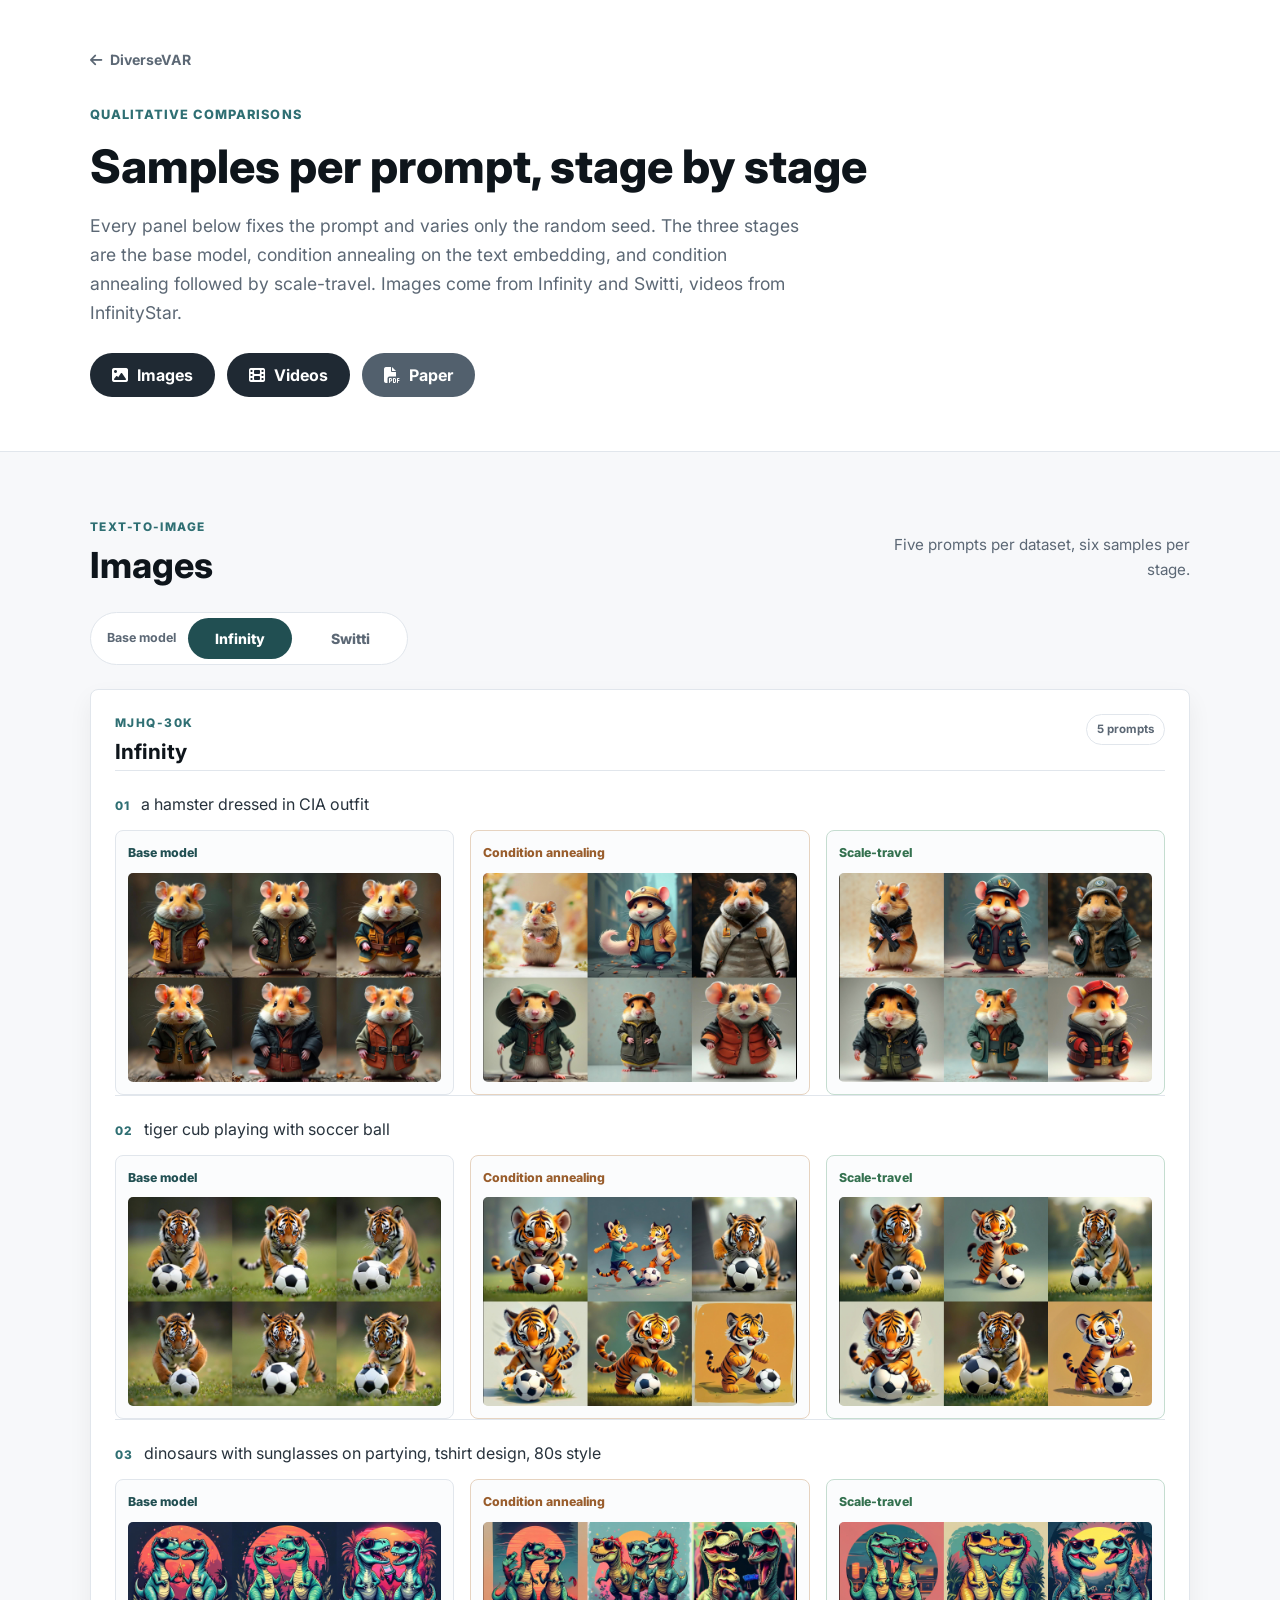
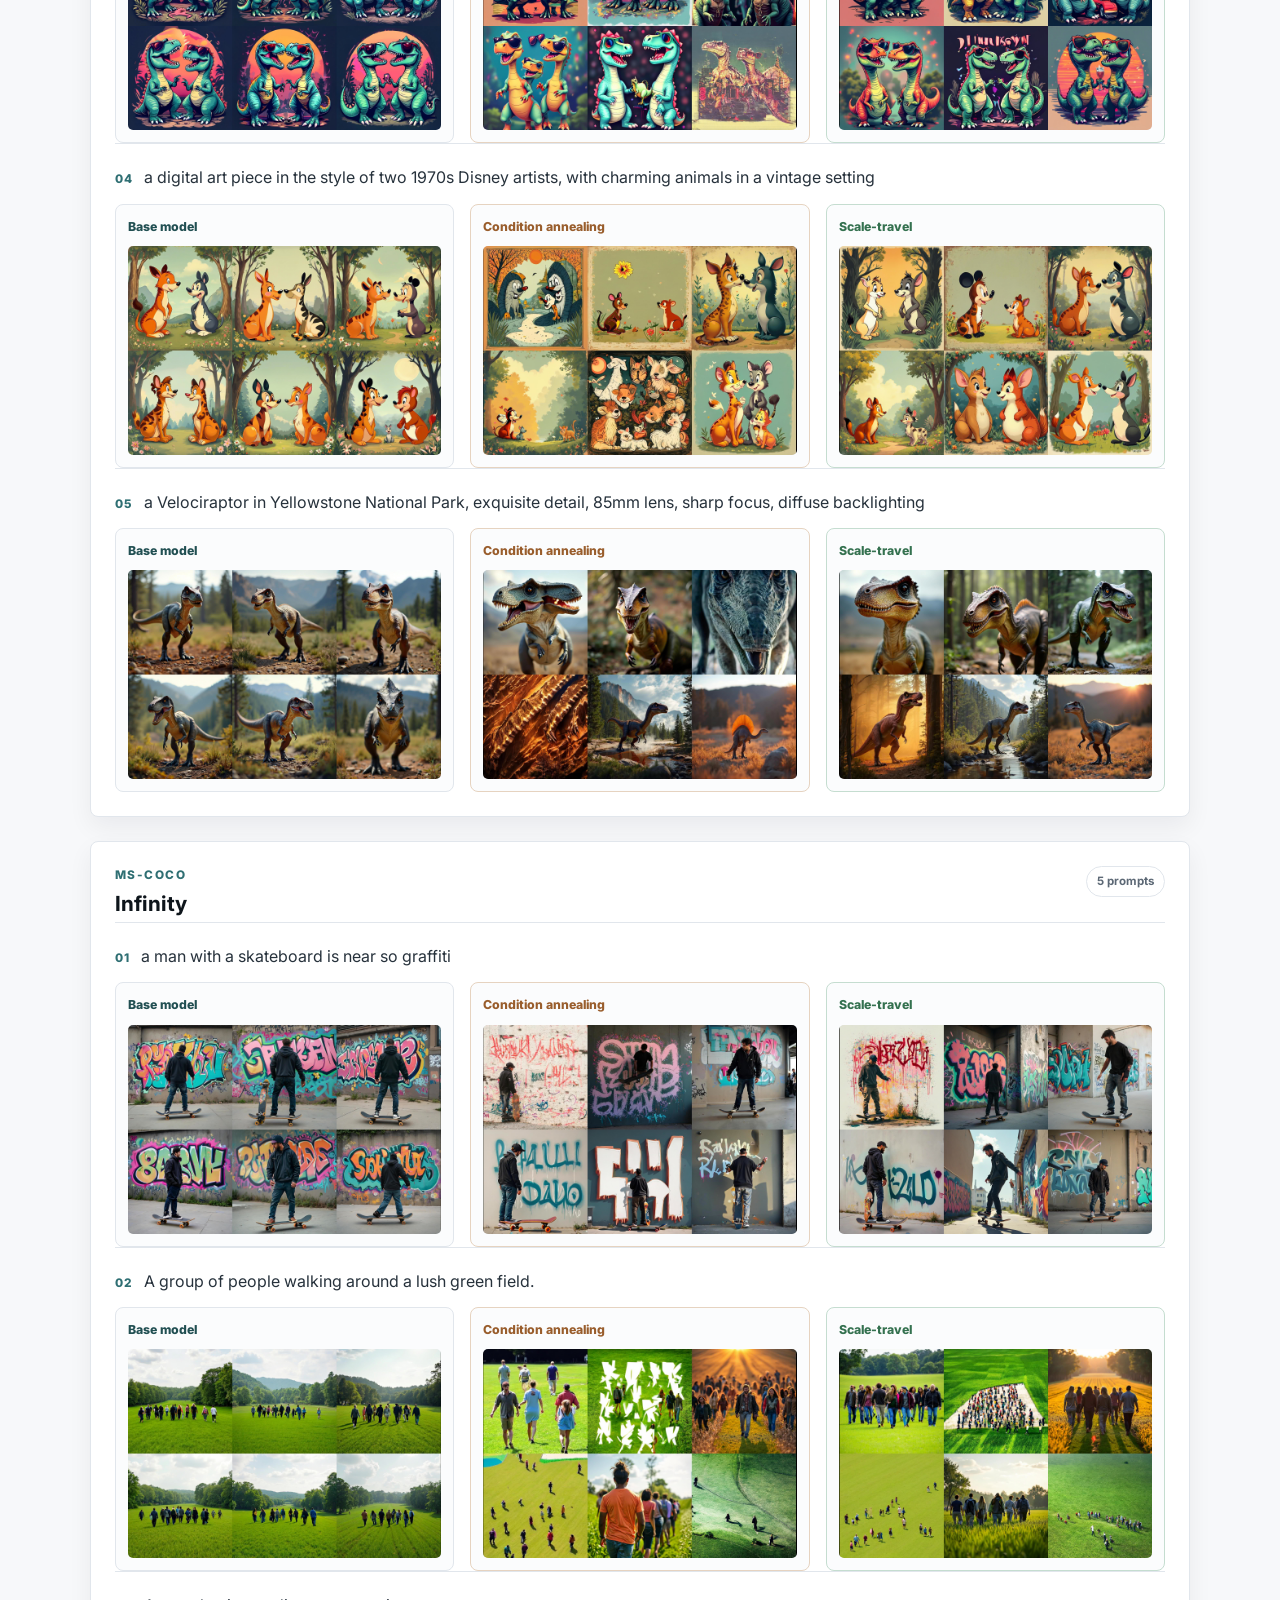
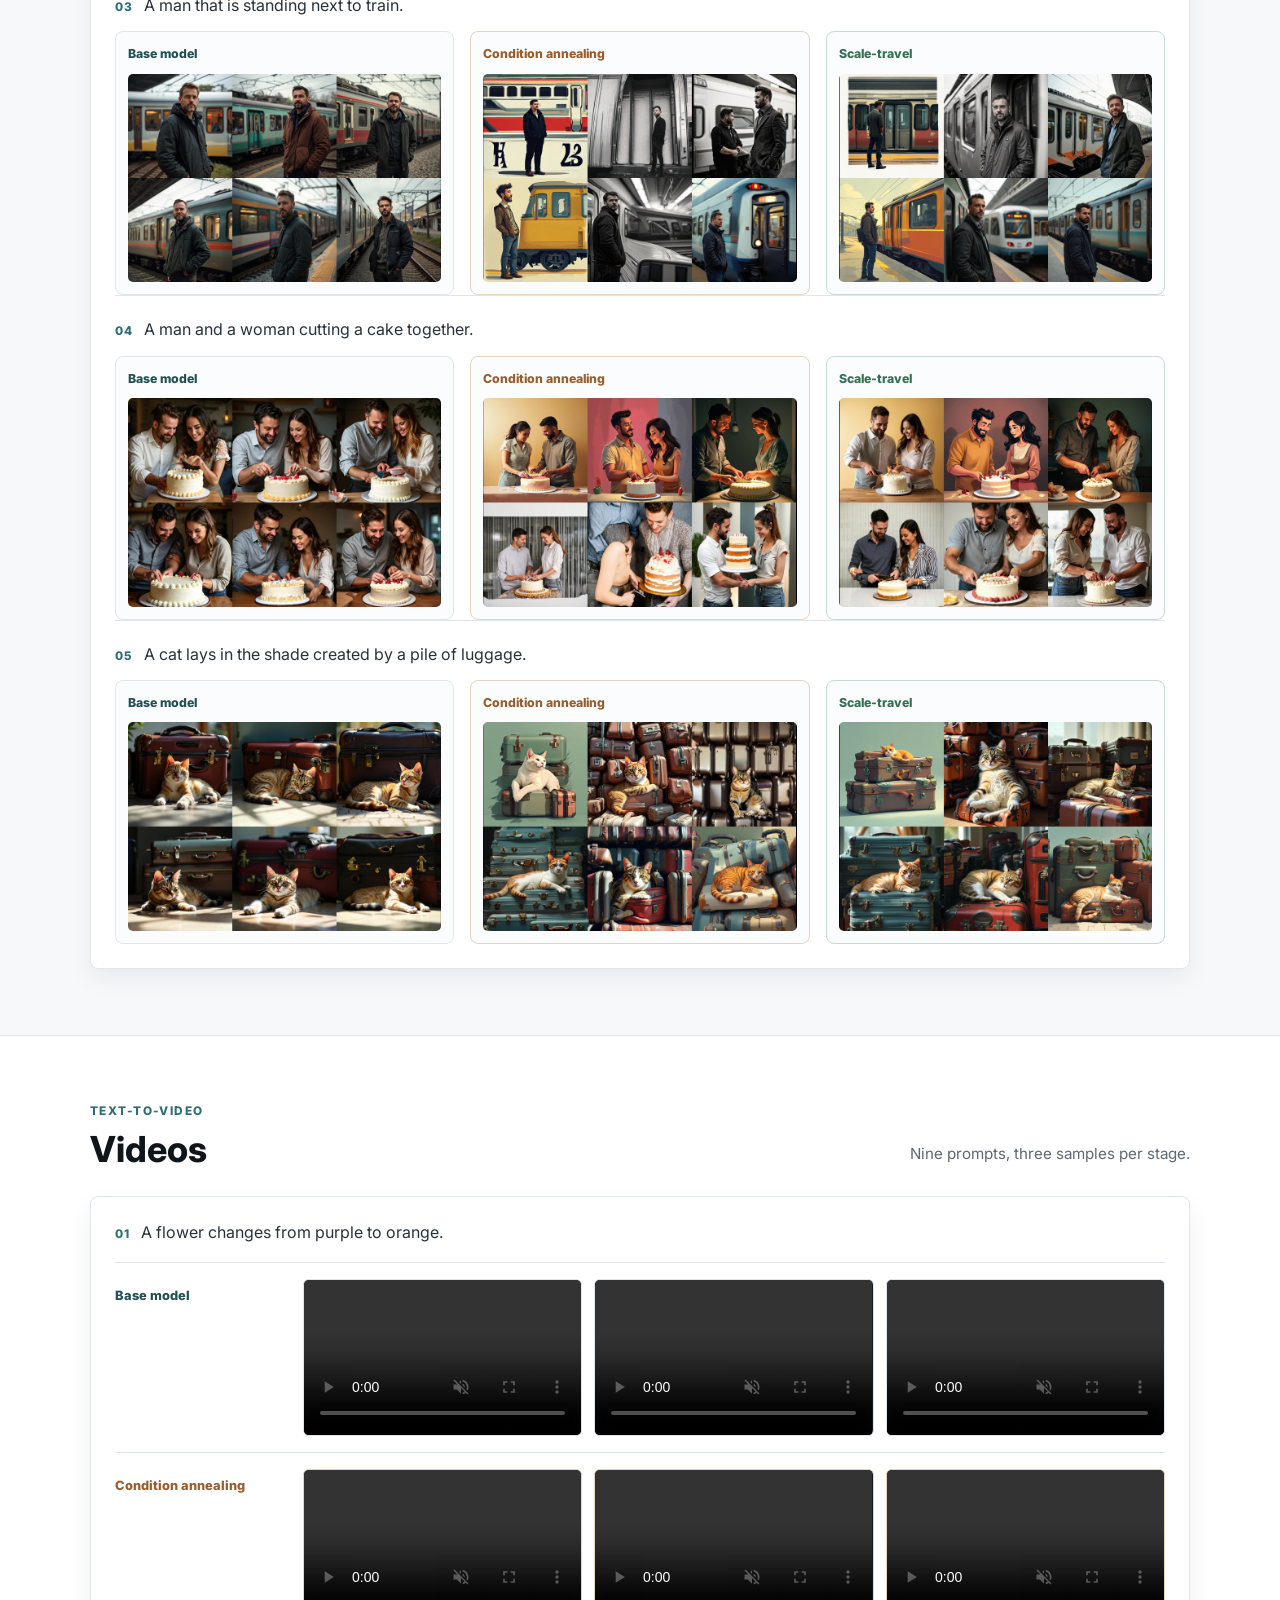
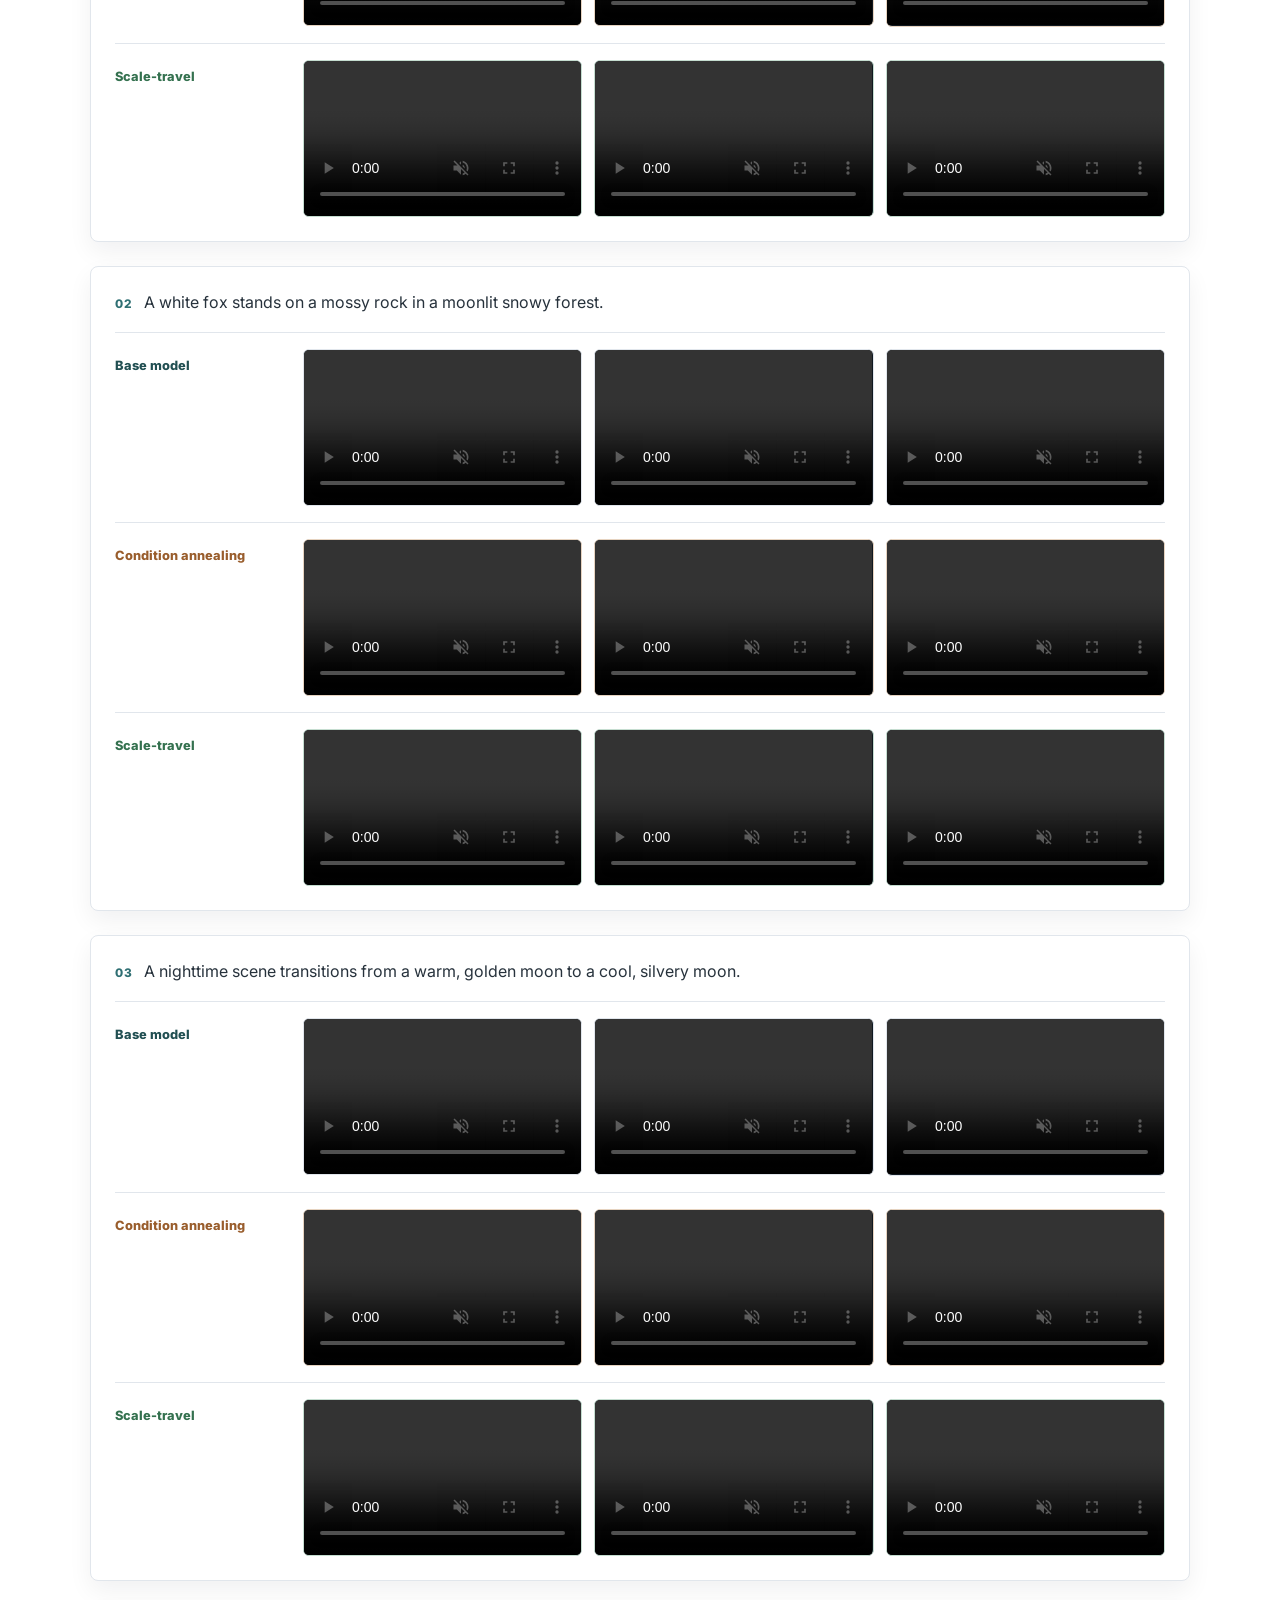
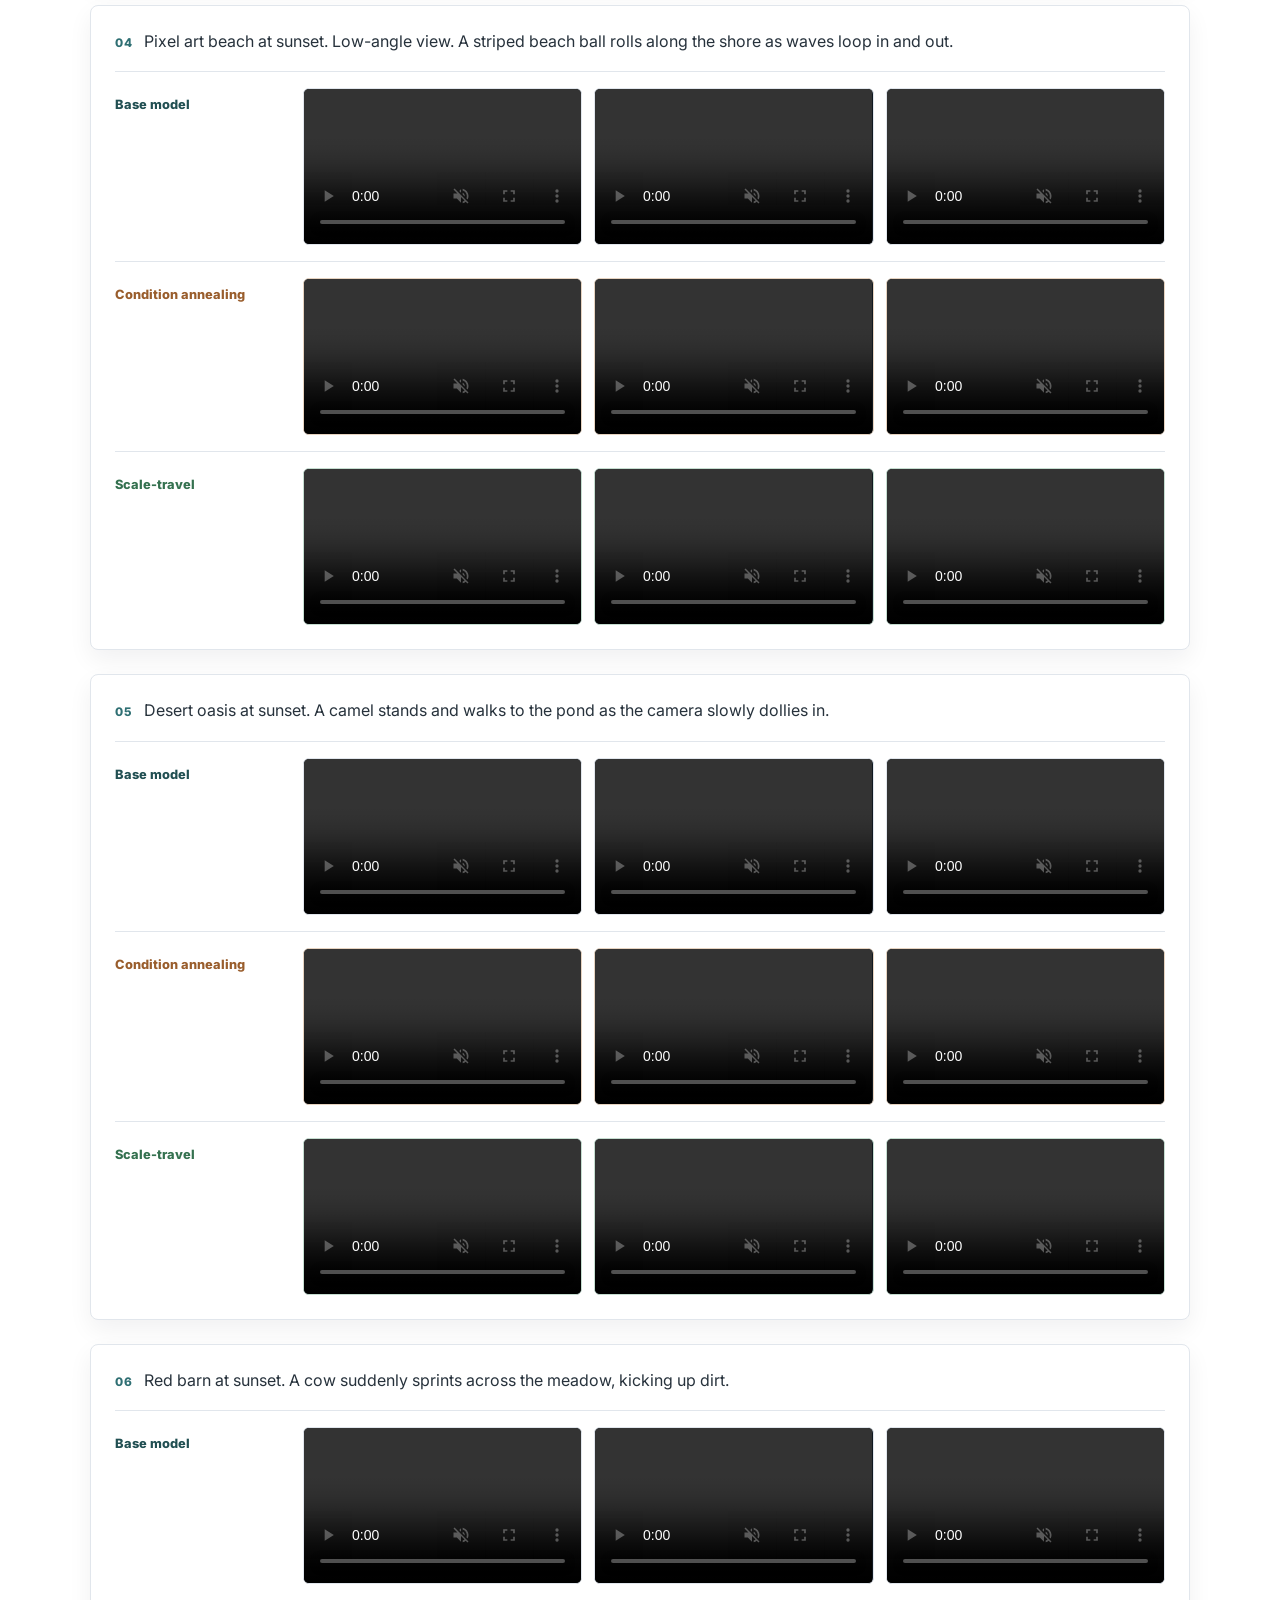
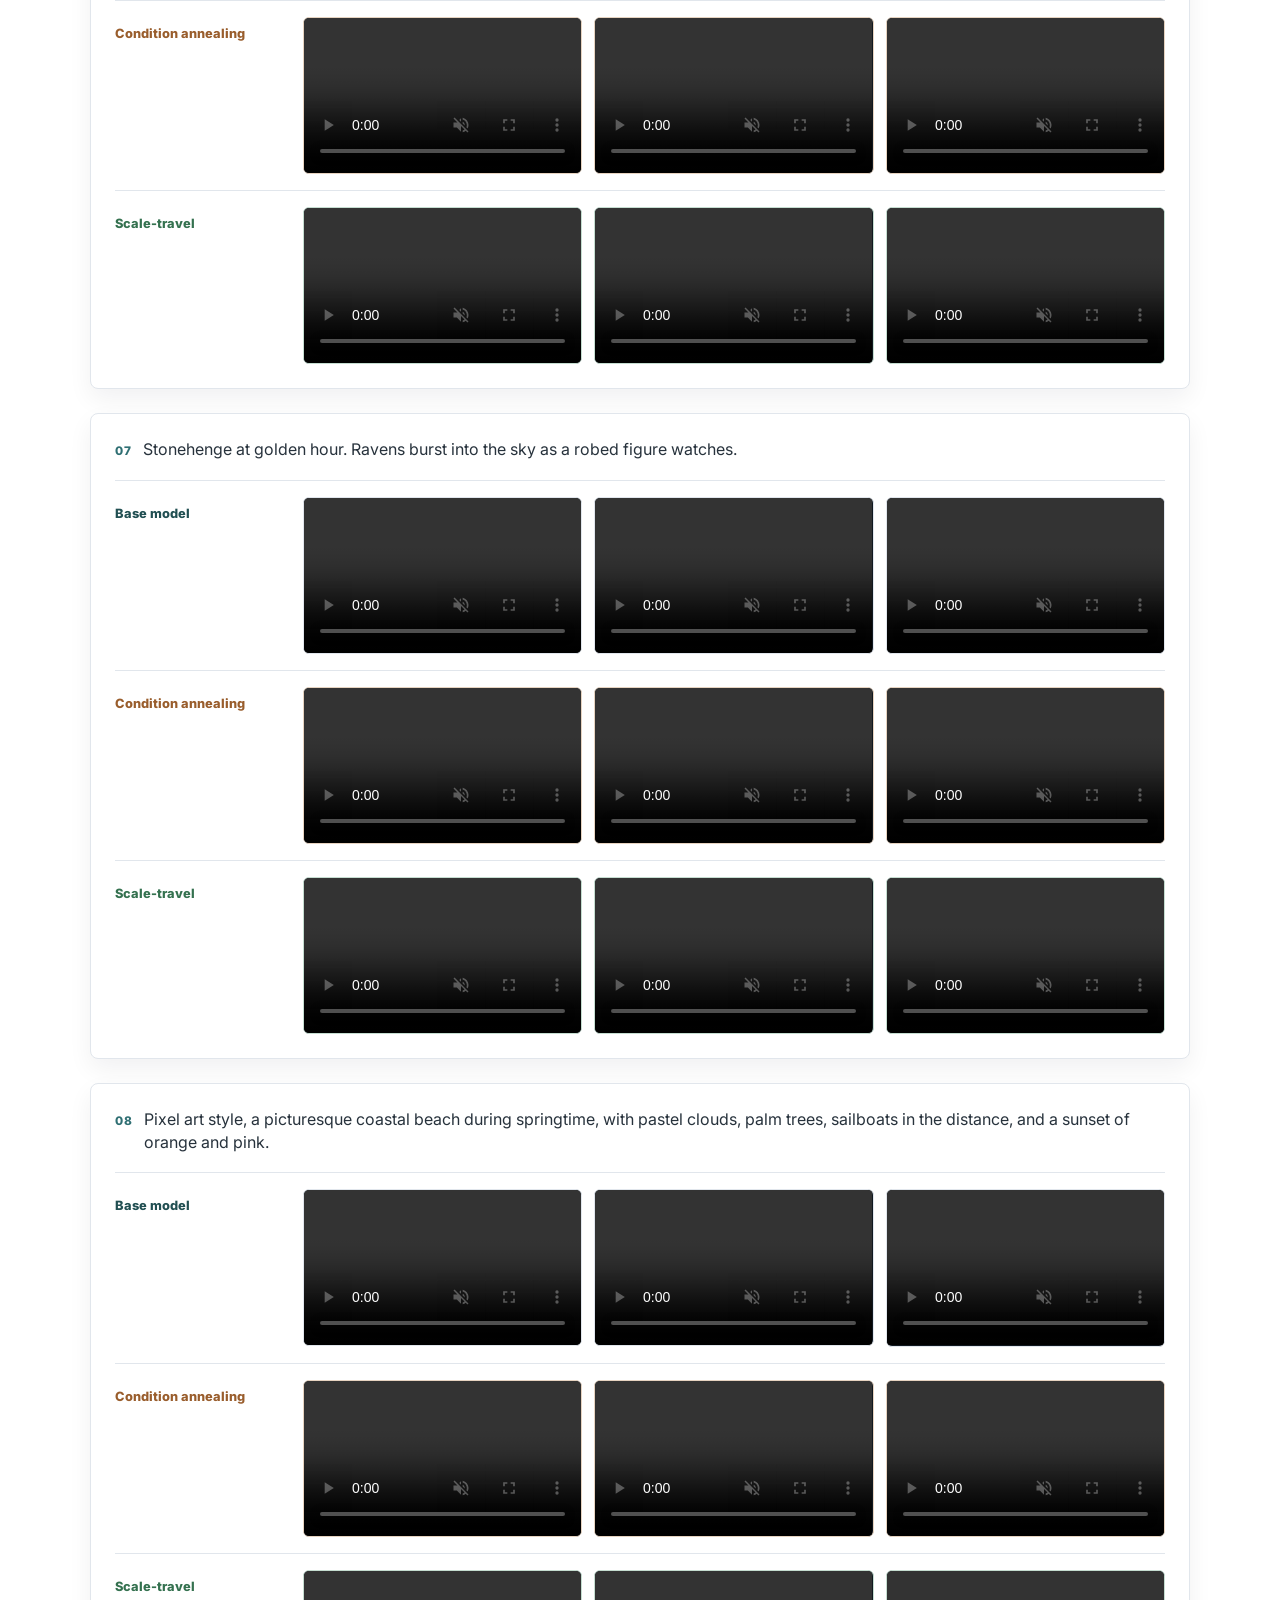
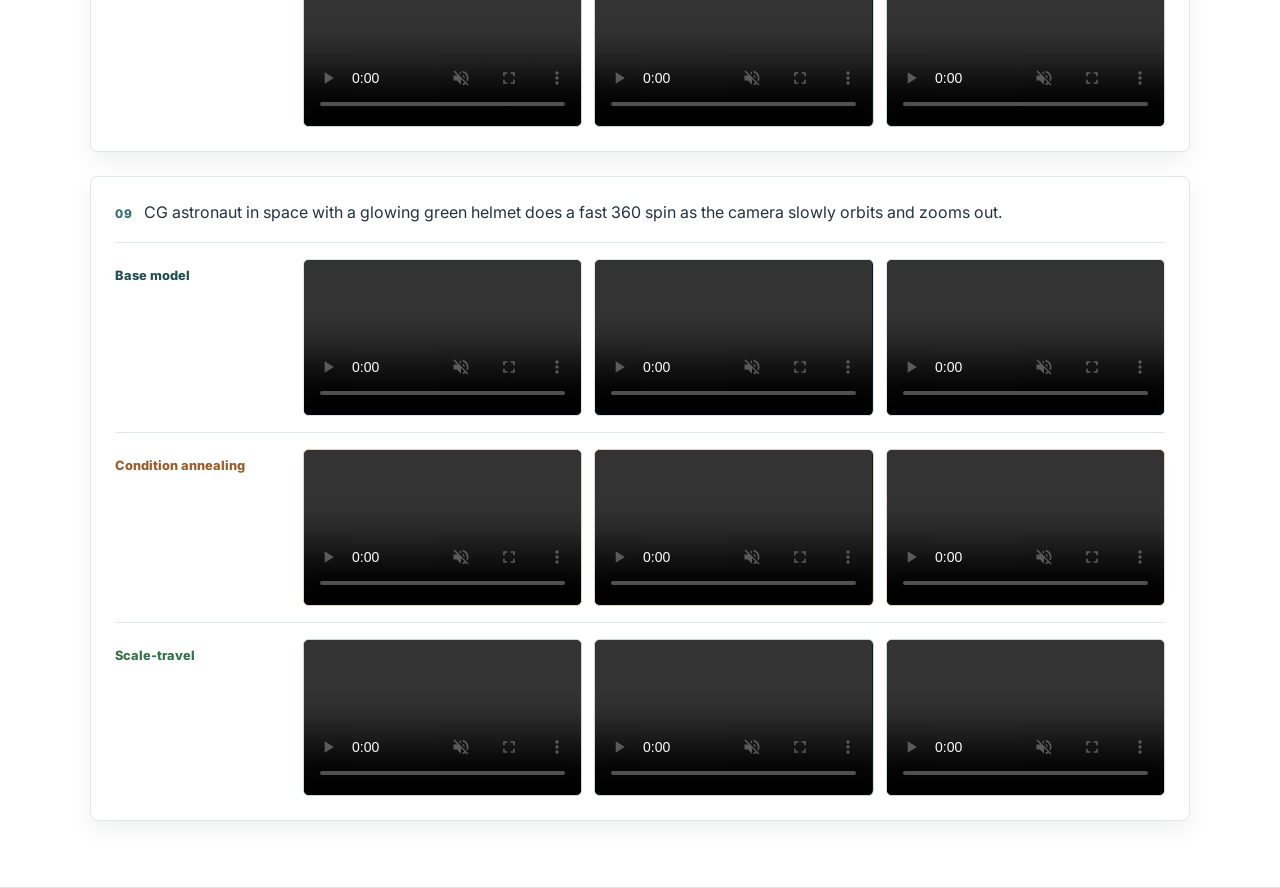
==== commit 56ef66bf: "asdf" ====
--- a/qualitatives.html
+++ b/qualitatives.html
@@ -14,22 +14,27 @@
     <link rel="stylesheet" href="https://cdnjs.cloudflare.com/ajax/libs/font-awesome/6.5.2/css/all.min.css">
 </head>
 
-<body class="qualitatives-page">
+<body>
     <header class="hero qualitative-hero">
         <div class="container hero-inner">
-            <a href="index.html" class="back-link"><i class="fas fa-arrow-left"></i> Back to DiverseVAR</a>
-            <span class="venue">Qualitative Results</span>
-            <h1>One prompt. Many plausible worlds.</h1>
+            <a href="index.html" class="back-link"><i class="fas fa-arrow-left"></i> DiverseVAR</a>
+            <span class="venue">Qualitative comparisons</span>
+            <h1>Samples per prompt, stage by stage</h1>
             <p class="qualitative-hero-intro">
-                A closer look at how DiverseVAR expands the modes of text-conditioned image and video generation
-                while preserving visual fidelity.
+                Every panel below fixes the prompt and varies only the random seed. The three stages are the base
+                model, condition annealing on the text embedding, and condition annealing followed by scale-travel.
+                Images come from Infinity and Switti, videos from InfinityStar.
             </p>
             <div class="links">
-                <a href="index.html#results" class="btn">
-                    <span class="icon"><i class="fas fa-chart-line"></i></span>
-                    Results
+                <a href="#image-gallery" class="btn">
+                    <span class="icon"><i class="fas fa-image"></i></span>
+                    Images
                 </a>
-                <a href="https://arxiv.org/abs/2511.21415" class="btn" target="_blank">
+                <a href="#video-gallery" class="btn">
+                    <span class="icon"><i class="fas fa-film"></i></span>
+                    Videos
+                </a>
+                <a href="https://arxiv.org/abs/2511.21415" class="btn muted-link" target="_blank">
                     <span class="icon"><i class="fas fa-file-pdf"></i></span>
                     Paper
                 </a>
@@ -38,62 +43,39 @@
     </header>
 
     <main>
-        <section id="qualitatives" class="showcase-section">
+        <section id="image-gallery">
             <div class="container">
-                <div class="showcase-header">
-                    <span class="showcase-kicker">Qualitative Gallery</span>
-                    <h2>From one condition to a richer sample space.</h2>
-                    <p class="showcase-intro">
-                        The panels below keep every comparison aligned: one prompt at a time, with Base Model,
-                        Condition Annealing, and Scale-Travel shown side by side.
-                    </p>
-                    <nav class="showcase-nav" aria-label="Qualitative gallery navigation">
-                        <a href="#image-gallery"><span>01</span> Images</a>
-                        <a href="#video-gallery"><span>02</span> Videos</a>
-                    </nav>
+                <div class="group-heading">
+                    <div>
+                        <span class="group-kicker">Text-to-image</span>
+                        <h2>Images</h2>
+                    </div>
+                    <p>Five prompts per dataset, six samples per stage.</p>
                 </div>
 
-                <figure class="pipeline-figure">
-                    <div class="pipeline-figure-image">
-                        <img src="assets/images/main-pipeline-quali.png"
-                            alt="DiverseVAR pipeline from base samples through condition annealing to scale-travel">
+                <div class="model-switcher">
+                    <input type="radio" name="image-model" id="image-model-infinity" checked>
+                    <input type="radio" name="image-model" id="image-model-switti">
+                    <div class="model-switcher-tabs" role="tablist" aria-label="Base model">
+                        <span class="switcher-label">Base model</span>
+                        <label for="image-model-infinity" role="tab">Infinity</label>
+                        <label for="image-model-switti" role="tab">Switti</label>
                     </div>
-                    <figcaption>
-                        Condition annealing unlocks new modes; scale-travel then restores clean details without
-                        collapsing the variation.
-                    </figcaption>
-                </figure>
-
-                <div id="image-gallery" class="showcase-group">
-                    <div class="group-heading">
-                        <div>
-                            <span class="group-kicker">01 / Text-to-image</span>
-                            <h3>Three stages, one prompt at a time</h3>
-                        </div>
-                        <p>Select a base model, then inspect each 2 × 3 result panel.</p>
+                    <div id="image-model-panels" class="model-panels"></div>
+                </div>
+            </div>
+        </section>
+
+        <section id="video-gallery">
+            <div class="container">
+                <div class="group-heading">
+                    <div>
+                        <span class="group-kicker">Text-to-video</span>
+                        <h2>Videos</h2>
                     </div>
-
-                    <div class="model-switcher">
-                        <input type="radio" name="image-model" id="image-model-infinity" checked>
-                        <input type="radio" name="image-model" id="image-model-switti">
-                        <div class="model-switcher-tabs" role="tablist" aria-label="Image base model">
-                            <label for="image-model-infinity" role="tab">Infinity</label>
-                            <label for="image-model-switti" role="tab">Switti</label>
-                        </div>
-                        <div id="image-model-panels" class="model-panels"></div>
-                    </div>
+                    <p>Nine prompts, three samples per stage.</p>
                 </div>
-
-                <div class="showcase-group video-showcase">
-                    <div class="group-heading">
-                        <div>
-                            <span class="group-kicker">02 / Text-to-video</span>
-                            <h3>Motion that stays diverse</h3>
-                        </div>
-                        <p>Each example is one 3 × 3 comparison matrix: three methods by three samples.</p>
-                    </div>
-                    <div id="video-gallery" class="video-grid" aria-live="polite"></div>
-                </div>
+                <div id="video-list" class="video-grid"></div>
             </div>
         </section>
     </main>
@@ -110,20 +92,20 @@
                         prompts: [
                             "a hamster dressed in CIA outfit",
                             "tiger cub playing with soccer ball",
-                            "dinosaurs with sunglasses partying, 80s style",
-                            "vintage-inspired 1970s Disney-style animals",
-                            "a Velociraptor in Yellowstone National Park"
+                            "dinosaurs with sunglasses on partying, tshirt design, 80s style",
+                            "a digital art piece in the style of two 1970s Disney artists, with charming animals in a vintage setting",
+                            "a Velociraptor in Yellowstone National Park, exquisite detail, 85mm lens, sharp focus, diffuse backlighting"
                         ]
                     },
                     {
                         name: "MS-COCO",
                         path: "mscoco",
                         prompts: [
-                            "a man with a skateboard near graffiti",
-                            "people walking around a lush green field",
-                            "a man standing next to a train",
-                            "a man and woman cutting a cake together",
-                            "a cat resting in the shade of luggage"
+                            "a man with a skateboard is near so graffiti",
+                            "A group of people walking around a lush green field.",
+                            "A man that is standing next to train.",
+                            "A man and a woman cutting a cake together.",
+                            "A cat lays in the shade created by a pile of luggage."
                         ]
                     }
                 ]
@@ -138,30 +120,30 @@
                         prompts: [
                             "a hamster dressed in CIA outfit",
                             "tiger cub playing with soccer ball",
-                            "dinosaurs with sunglasses partying, 80s style",
-                            "vintage-inspired 1970s Disney-style animals",
-                            "a Velociraptor in Yellowstone National Park"
+                            "dinosaurs with sunglasses on partying, tshirt design, 80s style",
+                            "a digital art piece in the style of two 1970s Disney artists, with charming animals in a vintage setting",
+                            "a Velociraptor in Yellowstone National Park, exquisite detail, 85mm lens, sharp focus, diffuse backlighting"
                         ]
                     },
                     {
                         name: "MS-COCO",
                         path: "mscoco_switti",
                         prompts: [
-                            "a man with a skateboard near graffiti",
-                            "people walking around a lush green field",
-                            "a man standing next to a train",
-                            "a man and woman cutting a cake together",
-                            "a cat resting in the shade of luggage"
+                            "a man with a skateboard is near so graffiti",
+                            "A group of people walking around a lush green field.",
+                            "A man that is standing next to train.",
+                            "A man and a woman cutting a cake together.",
+                            "A cat lays in the shade created by a pile of luggage."
                         ]
                     }
                 ]
             }
         ];
 
-        const imageStages = [
-            { id: "base", label: "Base Model" },
-            { id: "condition", label: "Condition Annealing" },
-            { id: "scale", label: "Scale-Travel" }
+        const stages = [
+            { id: "base", label: "Base model" },
+            { id: "condition", label: "Condition annealing" },
+            { id: "scale", label: "Scale-travel" }
         ];
         const imageModelPanels = document.getElementById("image-model-panels");
 
@@ -169,50 +151,48 @@
             const panel = document.createElement("div");
             panel.className = `model-panel model-panel--${model.id}`;
             panel.setAttribute("role", "tabpanel");
-            panel.setAttribute("aria-label", `${model.name} qualitative results`);
+            panel.setAttribute("aria-label", `${model.name} samples`);
 
             model.datasets.forEach(dataset => {
                 const datasetCard = document.createElement("article");
-                datasetCard.className = "dataset-card-wide";
-                datasetCard.innerHTML = `
-                    <header class="dataset-card-header">
-                        <div>
-                            <span class="dataset-eyebrow">${dataset.name}</span>
-                            <h4>${model.name}</h4>
-                        </div>
-                        <span class="dataset-tag">5 prompts · 3 stages</span>
-                    </header>
-                    <div class="sample-stack-large"></div>
-                `;
-                const sampleStack = datasetCard.querySelector(".sample-stack-large");
-
+                datasetCard.className = "dataset-card";
+                const datasetHeader = document.createElement("header");
+                datasetHeader.className = "dataset-card-header";
+                datasetHeader.innerHTML = `<div><span class="dataset-eyebrow">${dataset.name}</span><h3>${model.name}</h3></div><span class="dataset-tag">5 prompts</span>`;
+                datasetCard.appendChild(datasetHeader);
+
+                const sampleStack = document.createElement("div");
+                sampleStack.className = "sample-stack";
                 dataset.prompts.forEach((prompt, promptIndex) => {
                     const sample = document.createElement("article");
-                    sample.className = "sample-case-large";
-                    const promptHeader = document.createElement("p");
-                    promptHeader.className = "sample-prompt";
-                    promptHeader.innerHTML = `<span>${String(promptIndex + 1).padStart(2, "0")}</span>`;
-                    promptHeader.append(document.createTextNode(prompt));
-                    sample.appendChild(promptHeader);
+                    sample.className = "sample-case";
+
+                    const promptLine = document.createElement("p");
+                    promptLine.className = "sample-prompt";
+                    const promptIndexLabel = document.createElement("span");
+                    promptIndexLabel.textContent = String(promptIndex + 1).padStart(2, "0");
+                    promptLine.appendChild(promptIndexLabel);
+                    promptLine.append(document.createTextNode(prompt));
+                    sample.appendChild(promptLine);
 
                     const resultGrid = document.createElement("div");
                     resultGrid.className = "result-grid";
-                    imageStages.forEach(stage => {
+                    stages.forEach(stage => {
                         const result = document.createElement("figure");
                         result.className = `result-panel result-panel--${stage.id}`;
                         result.innerHTML = `<figcaption>${stage.label}</figcaption><div class="result-crop result-crop--${stage.id}"></div>`;
-                        const crop = result.querySelector(".result-crop");
                         const image = document.createElement("img");
                         image.src = `assets/qualitatives/image/${dataset.path}/${promptIndex}.jpg`;
-                        image.alt = `${model.name} ${stage.label} samples for ${prompt}`;
+                        image.alt = `${model.name}, ${stage.label}, samples for: ${prompt}`;
                         image.loading = "lazy";
                         image.decoding = "async";
-                        crop.appendChild(image);
+                        result.querySelector(".result-crop").appendChild(image);
                         resultGrid.appendChild(result);
                     });
                     sample.appendChild(resultGrid);
                     sampleStack.appendChild(sample);
                 });
+                datasetCard.appendChild(sampleStack);
                 panel.appendChild(datasetCard);
             });
             imageModelPanels.appendChild(panel);
@@ -239,7 +219,7 @@
             },
             {
                 id: "02_moon",
-                prompt: "A nighttime scene transitions from a warm golden moon to a cool silvery moon.",
+                prompt: "A nighttime scene transitions from a warm, golden moon to a cool, silvery moon.",
                 files: {
                     base: ["The moon changes from yellow to silver.-0.mp4", "The moon changes from yellow to silver.-1.mp4", "The moon changes from yellow to silver.-2.mp4"],
                     cads: ["The moon changes from yellow to silver.-0.mp4", "The moon changes from yellow to silver.-1.mp4", "The moon changes from yellow to silver.-2.mp4"],
@@ -248,7 +228,7 @@
             },
             {
                 id: "03_beach",
-                prompt: "Pixel art beach at sunset. A striped beach ball rolls along the shore.",
+                prompt: "Pixel art beach at sunset. Low-angle view. A striped beach ball rolls along the shore as waves loop in and out.",
                 files: {
                     base: ["00000_80.mp4", "00000_42.mp4", "00000_27.mp4"],
                     cads: ["00000_80.mp4", "00000_42.mp4", "00000_27.mp4"],
@@ -257,7 +237,7 @@
             },
             {
                 id: "04_oasis",
-                prompt: "Desert oasis at sunset. A camel walks to the pond as the camera slowly dollies in.",
+                prompt: "Desert oasis at sunset. A camel stands and walks to the pond as the camera slowly dollies in.",
                 files: {
                     base: ["00000_84.mp4", "00000_28.mp4", "00000_16.mp4"],
                     cads: ["00000_84.mp4", "00000_28.mp4", "00000_16.mp4"],
@@ -284,7 +264,7 @@
             },
             {
                 id: "07_beach2",
-                prompt: "Pixel-art coastal beach with pastel clouds, palm trees, sailboats, and a warm sunset.",
+                prompt: "Pixel art style, a picturesque coastal beach during springtime, with pastel clouds, palm trees, sailboats in the distance, and a sunset of orange and pink.",
                 files: {
                     base: ["00000_25.mp4", "00000_05.mp4", "00000_02.mp4"],
                     cads: ["00000_25.mp4", "00000_05.mp4", "00000_02.mp4"],
@@ -293,7 +273,7 @@
             },
             {
                 id: "08_space",
-                prompt: "A CG astronaut in space with a glowing green helmet does a fast 360 spin.",
+                prompt: "CG astronaut in space with a glowing green helmet does a fast 360 spin as the camera slowly orbits and zooms out.",
                 files: {
                     base: ["00002_84.mp4", "00002_40.mp4", "00002_39.mp4"],
                     cads: ["00002_84.mp4", "00002_40.mp4", "00002_39.mp4"],
@@ -303,20 +283,23 @@
         ];
 
         const methodLabels = {
-            base: "Base Model",
-            cads: "Condition Annealing",
-            ours: "Scale-Travel"
+            base: "Base model",
+            cads: "Condition annealing",
+            ours: "Scale-travel"
         };
-        const videoGallery = document.getElementById("video-gallery");
+        const videoList = document.getElementById("video-list");
 
         videoCases.forEach((videoCase, caseIndex) => {
             const card = document.createElement("article");
             card.className = "video-case";
-            const header = document.createElement("header");
-            header.className = "video-case-header";
-            header.innerHTML = `<span class="video-case-number">${String(caseIndex).padStart(2, "0")}</span><div><span class="video-case-kicker">Prompt ${String(caseIndex + 1).padStart(2, "0")}</span><h4></h4></div>`;
-            header.querySelector("h4").textContent = videoCase.prompt;
-            card.appendChild(header);
+
+            const promptLine = document.createElement("p");
+            promptLine.className = "sample-prompt";
+            const promptIndexLabel = document.createElement("span");
+            promptIndexLabel.textContent = String(caseIndex + 1).padStart(2, "0");
+            promptLine.appendChild(promptIndexLabel);
+            promptLine.append(document.createTextNode(videoCase.prompt));
+            card.appendChild(promptLine);
 
             const matrix = document.createElement("div");
             matrix.className = "video-matrix";
@@ -332,14 +315,14 @@
                     video.muted = true;
                     video.playsInline = true;
                     video.preload = "metadata";
-                    video.setAttribute("aria-label", `${methodLabels[method]} sample ${sampleIndex + 1}: ${videoCase.prompt}`);
+                    video.setAttribute("aria-label", `${methodLabels[method]}, sample ${sampleIndex + 1}: ${videoCase.prompt}`);
                     video.src = encodeURI(`assets/qualitatives/video/${videoCase.id}/${method}/videos/${file}`);
                     thumbGrid.appendChild(video);
                 });
                 matrix.appendChild(row);
             });
             card.appendChild(matrix);
-            videoGallery.appendChild(card);
+            videoList.appendChild(card);
         });
     </script>
 </body>
--- a/assets/css/style.css
+++ b/assets/css/style.css
@@ -156,7 +156,7 @@
     border-bottom: 1px solid var(--line);
 }
 
-section:not(.showcase-section):nth-child(even) {
+section:nth-child(even) {
     background: var(--surface);
 }
 
@@ -268,132 +268,90 @@
     font-family: "SFMono-Regular", Consolas, "Liberation Mono", Menlo, monospace;
 }
 
-section.showcase-section {
-    position: relative;
-    overflow: hidden;
-    color: #eaf4f2;
-    background:
-        radial-gradient(circle at 12% 0%, rgba(92, 183, 161, 0.16), transparent 34rem),
-        linear-gradient(150deg, #102a2d 0%, #102225 52%, #0c191d 100%);
-}
-
-.showcase-section::before {
-    content: "";
-    position: absolute;
-    inset: 0;
-    pointer-events: none;
-    opacity: 0.18;
-    background-image: linear-gradient(rgba(255, 255, 255, 0.04) 1px, transparent 1px),
-        linear-gradient(90deg, rgba(255, 255, 255, 0.04) 1px, transparent 1px);
-    background-size: 42px 42px;
-    mask-image: linear-gradient(to bottom, black, transparent 72%);
-}
-
-.showcase-section .container {
-    position: relative;
-}
-
-.showcase-header {
-    max-width: 760px;
-    margin-bottom: 38px;
-}
-
-.showcase-kicker,
-.group-kicker,
-.dataset-eyebrow,
-.video-case-kicker {
-    display: block;
-    color: #9dd7c1;
-    font-size: 0.73rem;
-    font-weight: 800;
-    letter-spacing: 0.14em;
-    line-height: 1.2;
-    text-transform: uppercase;
-}
-
-.showcase-kicker {
-    margin-bottom: 16px;
-}
-
-.showcase-section h2,
-.showcase-section h3,
-.showcase-section h4 {
-    color: #f7fffd;
-}
-
-.showcase-section h2 {
-    margin-bottom: 16px;
-}
-
-.showcase-intro {
-    max-width: 680px;
-    margin-bottom: 24px;
-    color: #b7cbc8;
-    font-size: 1.1rem;
-}
-
-.showcase-nav {
-    display: flex;
-    flex-wrap: wrap;
-    gap: 10px;
-}
-
-.showcase-nav a {
+.figure-plain img {
+    border-color: transparent;
+    box-shadow: none;
+}
+
+@media (max-width: 760px) {
+    .container {
+        width: min(100% - 28px, 1100px);
+    }
+
+    .hero {
+        padding: 58px 0 36px;
+    }
+
+    section {
+        padding: 48px 0;
+    }
+
+    .method-grid {
+        grid-template-columns: 1fr;
+    }
+
+    .links {
+        align-items: stretch;
+        flex-direction: column;
+    }
+
+    .btn {
+        width: 100%;
+    }
+
+    figcaption {
+        text-align: left;
+    }
+}
+
+/* Qualitatives page */
+
+.qualitative-hero {
+    padding: 46px 0 54px;
+    text-align: left;
+}
+
+.qualitative-hero .hero-inner {
+    max-width: 1100px;
+}
+
+.back-link {
     display: inline-flex;
     align-items: center;
-    gap: 10px;
-    padding: 8px 14px;
-    border: 1px solid rgba(157, 215, 193, 0.28);
-    border-radius: 999px;
-    color: #d9eeea;
-    font-size: 0.86rem;
+    gap: 8px;
+    margin-bottom: 32px;
+    color: var(--muted);
+    font-size: 0.88rem;
     font-weight: 700;
-    transition: background 0.18s ease, border-color 0.18s ease, transform 0.18s ease;
-}
-
-.showcase-nav a span {
-    color: #9dd7c1;
-    font-size: 0.7rem;
-    letter-spacing: 0.08em;
-}
-
-.showcase-nav a:hover {
-    border-color: #9dd7c1;
-    background: rgba(157, 215, 193, 0.12);
-    text-decoration: none;
-    transform: translateY(-1px);
-}
-
-.pipeline-figure {
-    margin: 0;
-    padding: 20px 20px 18px;
-    border: 1px solid rgba(194, 235, 220, 0.2);
-    border-radius: 20px;
-    background: rgba(4, 17, 20, 0.58);
-    box-shadow: 0 24px 60px rgba(0, 0, 0, 0.22);
-}
-
-.pipeline-figure-image {
-    overflow: hidden;
-    border-radius: 12px;
-    background: #071316;
-}
-
-.pipeline-figure img {
-    width: 100%;
-    border: 0;
-    border-radius: 0;
-    box-shadow: none;
-}
-
-.pipeline-figure figcaption {
-    max-width: 820px;
-    margin: 14px auto 0;
-    color: #a6bfbb;
-}
-
-.showcase-group {
-    margin-top: 76px;
+}
+
+.back-link:hover {
+    color: var(--accent-strong);
+}
+
+.qualitative-hero .venue {
+    display: block;
+    font-size: 0.8rem;
+}
+
+.qualitative-hero h1 {
+    margin: 0 0 18px;
+    font-size: clamp(1.9rem, 3.6vw, 3rem);
+}
+
+.qualitative-hero-intro {
+    max-width: 720px;
+    margin-bottom: 26px;
+    color: var(--muted);
+    font-size: 1.1rem;
+}
+
+.qualitative-hero .links {
+    justify-content: flex-start;
+}
+
+.btn.muted-link {
+    background: #52606d;
 }
 
 .group-heading {
@@ -401,365 +359,29 @@
     align-items: end;
     justify-content: space-between;
     gap: 32px;
-    margin-bottom: 24px;
-}
-
-.group-heading h3 {
-    margin: 9px 0 0;
-    font-size: clamp(1.45rem, 2.4vw, 2rem);
+    margin-bottom: 26px;
+}
+
+.group-heading h2 {
+    margin: 6px 0 0;
 }
 
 .group-heading > p {
-    max-width: 360px;
-    margin: 0 0 2px;
-    color: #9eb5b2;
-    font-size: 0.94rem;
+    max-width: 340px;
+    margin: 0 0 4px;
+    color: var(--muted);
+    font-size: 0.95rem;
     text-align: right;
 }
 
-.image-dataset-grid {
-    display: grid;
-    grid-template-columns: repeat(2, minmax(0, 1fr));
-    gap: 24px;
-}
-
-.dataset-card {
-    padding: 22px;
-    border: 1px solid rgba(206, 235, 228, 0.15);
-    border-radius: 18px;
-    background: rgba(239, 250, 247, 0.07);
-    box-shadow: 0 18px 35px rgba(0, 0, 0, 0.12);
-}
-
-.dataset-card--switti {
-    border-color: rgba(157, 215, 193, 0.38);
-    background: linear-gradient(145deg, rgba(157, 215, 193, 0.13), rgba(239, 250, 247, 0.055));
-}
-
-.dataset-card-header {
-    display: flex;
-    align-items: start;
-    justify-content: space-between;
-    gap: 12px;
-    min-height: 48px;
-    margin-bottom: 17px;
-}
-
-.dataset-card h4 {
-    margin: 6px 0 0;
-    font-size: 1.22rem;
-}
-
-.dataset-tag {
-    padding: 5px 9px;
-    border: 1px solid rgba(206, 235, 228, 0.2);
-    border-radius: 999px;
-    color: #a9c0bd;
-    font-size: 0.7rem;
-    font-weight: 700;
-    white-space: nowrap;
-}
-
-.sample-stack {
-    display: grid;
-    gap: 14px;
-}
-
-.sample-case {
-    margin: 0;
-    padding-top: 13px;
-    border-top: 1px solid rgba(206, 235, 228, 0.13);
-}
-
-.sample-case figcaption {
-    display: flex;
-    align-items: baseline;
-    gap: 8px;
-    min-height: 23px;
-    margin: 0 0 8px;
-    color: #c9dcda;
-    font-size: 0.79rem;
-    line-height: 1.35;
-    text-align: left;
-}
-
-.sample-case figcaption span {
-    flex: 0 0 auto;
-    color: #85c5ad;
-    font-size: 0.68rem;
-    font-weight: 800;
-    letter-spacing: 0.08em;
-}
-
-.sample-case img {
-    width: 100%;
-    aspect-ratio: 4.51 / 1;
-    object-fit: cover;
-    border: 1px solid rgba(206, 235, 228, 0.12);
-    border-radius: 10px;
-    background: #071316;
-    transition: border-color 0.2s ease, transform 0.2s ease;
-}
-
-.sample-case:hover img {
-    border-color: rgba(157, 215, 193, 0.65);
-    transform: translateY(-2px);
-}
-
-.video-grid {
-    display: grid;
-    grid-template-columns: repeat(2, minmax(0, 1fr));
-    gap: 22px;
-}
-
-.video-case {
-    min-width: 0;
-    padding: 20px;
-    border: 1px solid rgba(206, 235, 228, 0.15);
-    border-radius: 18px;
-    background: rgba(239, 250, 247, 0.07);
-}
-
-.video-case--featured {
-    grid-column: 1 / -1;
-    border-color: rgba(242, 190, 127, 0.4);
-    background: linear-gradient(145deg, rgba(242, 190, 127, 0.13), rgba(239, 250, 247, 0.055));
-}
-
-.video-case-header {
-    display: flex;
-    align-items: start;
-    gap: 13px;
-    min-height: 53px;
-    margin-bottom: 17px;
-}
-
-.video-case-number {
-    display: grid;
-    flex: 0 0 34px;
-    place-items: center;
-    width: 34px;
-    height: 34px;
-    border: 1px solid rgba(157, 215, 193, 0.35);
-    border-radius: 50%;
-    color: #9dd7c1;
-    font-size: 0.72rem;
-    font-weight: 800;
-}
-
-.video-case h4 {
-    margin: 5px 0 0;
-    color: #dcebe8;
-    font-size: 0.98rem;
-    line-height: 1.45;
-}
-
-.video-row {
-    display: grid;
-    grid-template-columns: repeat(3, minmax(0, 1fr));
-    gap: 12px;
-}
-
-.video-method {
-    min-width: 0;
-    margin: 0;
-}
-
-.video-method figcaption {
-    margin: 0 0 7px;
-    color: #a9c0bd;
-    font-size: 0.72rem;
-    font-weight: 800;
-    letter-spacing: 0.04em;
-    text-align: left;
-}
-
-.video-method--ours figcaption {
-    color: #b5e1c1;
-}
-
-.video-frame {
-    display: grid;
-    grid-template-columns: repeat(3, minmax(0, 1fr));
-    gap: 5px;
-}
-
-.video-frame video {
+.group-kicker,
+.dataset-eyebrow {
     display: block;
-    width: 100%;
-    aspect-ratio: 16 / 9;
-    border: 1px solid rgba(206, 235, 228, 0.15);
-    border-radius: 7px;
-    background: #061114;
-    object-fit: cover;
-}
-
-.video-method--ours video {
-    border-color: rgba(181, 225, 193, 0.42);
-}
-
-@media (max-width: 760px) {
-    .container {
-        width: min(100% - 28px, 1100px);
-    }
-
-    .hero {
-        padding: 58px 0 36px;
-    }
-
-    section {
-        padding: 48px 0;
-    }
-
-    .method-grid {
-        grid-template-columns: 1fr;
-    }
-
-    .links {
-        align-items: stretch;
-        flex-direction: column;
-    }
-
-    .btn {
-        width: 100%;
-    }
-
-    figcaption {
-        text-align: left;
-    }
-    .showcase-group {
-        margin-top: 54px;
-    }
-
-    .group-heading {
-        display: block;
-    }
-
-    .group-heading > p {
-        margin-top: 10px;
-        text-align: left;
-    }
-
-    .image-dataset-grid,
-    .video-grid {
-        grid-template-columns: 1fr;
-    }
-
-    .video-case--featured {
-        grid-column: auto;
-    }
-
-    .pipeline-figure,
-    .dataset-card,
-    .video-case {
-        padding: 14px;
-        border-radius: 14px;
-    }
-
-    .dataset-card-header {
-        margin-bottom: 13px;
-    }
-}
-.qualitative-hero {
-    padding-top: 52px;
-    padding-bottom: 58px;
-    text-align: left;
-}
-
-.qualitative-hero .hero-inner {
-    max-width: 1100px;
-}
-
-.back-link {
-    display: inline-flex;
-    align-items: center;
-    gap: 8px;
-    margin-bottom: 34px;
-    color: var(--muted);
-    font-size: 0.86rem;
-    font-weight: 700;
-}
-
-.back-link:hover {
-    color: var(--accent-strong);
-}
-
-.qualitative-hero .venue {
-    margin-bottom: 14px;
-}
-
-.qualitative-hero h1 {
-    margin: 0 0 18px;
-}
-
-.qualitative-hero-intro {
-    max-width: 690px;
-    margin-bottom: 25px;
-    color: var(--muted);
-    font-size: 1.12rem;
-}
-
-.btn-accent {
-    background: var(--accent-strong);
-}
-
-section.showcase-section {
-    color: var(--ink);
-    background: var(--bg);
-}
-
-.showcase-section::before {
-    display: none;
-}
-
-.showcase-section h2,
-.showcase-section h3,
-.showcase-section h4 {
-    color: #0e151b;
-}
-
-.showcase-kicker,
-.group-kicker,
-.dataset-eyebrow,
-.video-case-kicker {
     color: var(--accent);
-}
-
-.showcase-intro {
-    color: #27323c;
-}
-
-.showcase-nav a {
-    border-color: var(--line);
-    color: var(--accent-strong);
-    background: var(--surface);
-}
-
-.showcase-nav a span {
-    color: var(--accent);
-}
-
-.showcase-nav a:hover {
-    border-color: var(--accent);
-    background: var(--accent-soft);
-}
-
-.pipeline-figure {
-    border-color: var(--line);
-    background: var(--surface);
-    box-shadow: 0 12px 28px rgba(15, 23, 42, 0.08);
-}
-
-.pipeline-figure-image {
-    background: #101820;
-}
-
-.pipeline-figure figcaption {
-    color: var(--muted);
-}
-
-.group-heading > p {
-    color: var(--muted);
+    font-size: 0.74rem;
+    font-weight: 800;
+    letter-spacing: 0.12em;
+    text-transform: uppercase;
 }
 
 .model-switcher > input {
@@ -773,16 +395,24 @@
 
 .model-switcher-tabs {
     display: inline-flex;
-    gap: 4px;
+    align-items: center;
+    gap: 6px;
     margin-bottom: 24px;
-    padding: 4px;
+    padding: 5px 5px 5px 16px;
     border: 1px solid var(--line);
     border-radius: 999px;
     background: var(--surface);
 }
 
+.switcher-label {
+    margin-right: 6px;
+    color: var(--muted);
+    font-size: 0.78rem;
+    font-weight: 700;
+}
+
 .model-switcher-tabs label {
-    min-width: 116px;
+    min-width: 104px;
     padding: 9px 18px;
     border-radius: 999px;
     color: var(--muted);
@@ -790,7 +420,7 @@
     font-size: 0.88rem;
     font-weight: 800;
     text-align: center;
-    transition: color 0.18s ease, background 0.18s ease, box-shadow 0.18s ease;
+    transition: color 0.18s ease, background 0.18s ease;
 }
 
 .model-switcher-tabs label:hover {
@@ -801,10 +431,9 @@
 #image-model-switti:checked ~ .model-switcher-tabs label[for="image-model-switti"] {
     color: #fff;
     background: var(--accent-strong);
-    box-shadow: 0 5px 12px rgba(33, 79, 82, 0.2);
-}
-
-.model-panels .model-panel {
+}
+
+.model-panel {
     display: none;
 }
 
@@ -814,33 +443,40 @@
     gap: 24px;
 }
 
-.dataset-card-wide {
+.dataset-card,
+.video-case {
     padding: 24px;
     border: 1px solid var(--line);
-    border-radius: 14px;
+    border-radius: 8px;
     background: var(--surface);
     box-shadow: 0 10px 24px rgba(15, 23, 42, 0.06);
 }
 
-.dataset-card-wide .dataset-card-header {
-    margin-bottom: 4px;
-}
-
-.dataset-card-wide h4 {
-    font-size: 1.32rem;
-}
-
-.dataset-card-wide .dataset-tag {
-    border-color: var(--line);
-    color: var(--muted);
-}
-
-.sample-stack-large {
-    display: grid;
-}
-
-.sample-case-large {
-    padding: 24px 0 0;
+.dataset-card-header {
+    display: flex;
+    align-items: start;
+    justify-content: space-between;
+    gap: 16px;
+    margin-bottom: 6px;
+}
+
+.dataset-card-header h3 {
+    margin: 6px 0 0;
+    font-size: 1.3rem;
+}
+
+.dataset-tag {
+    padding: 5px 10px;
+    border: 1px solid var(--line);
+    border-radius: 999px;
+    color: var(--muted);
+    font-size: 0.72rem;
+    font-weight: 700;
+    white-space: nowrap;
+}
+
+.sample-case {
+    padding-top: 22px;
     border-top: 1px solid var(--line);
 }
 
@@ -848,17 +484,16 @@
     display: flex;
     align-items: baseline;
     gap: 11px;
-    margin-bottom: 13px;
+    margin-bottom: 14px;
     color: #27323c;
     font-size: 1rem;
-    font-weight: 650;
     line-height: 1.45;
 }
 
 .sample-prompt span {
     flex: 0 0 auto;
     color: var(--accent);
-    font-size: 0.72rem;
+    font-size: 0.74rem;
     font-weight: 800;
     letter-spacing: 0.08em;
 }
@@ -874,38 +509,38 @@
     margin: 0;
     padding: 12px;
     border: 1px solid var(--line);
-    border-radius: 11px;
+    border-radius: 8px;
     background: #fbfcfd;
 }
 
 .result-panel figcaption {
     margin: 0 0 9px;
     color: var(--accent-strong);
-    font-size: 0.76rem;
+    font-size: 0.77rem;
     font-weight: 800;
     text-align: left;
 }
 
 .result-panel--condition {
-    border-color: #e7d5c3;
+    border-color: #e6d3c0;
 }
 
 .result-panel--condition figcaption {
-    color: #9a5e2d;
+    color: #995d2c;
 }
 
 .result-panel--scale {
-    border-color: #c8dfd2;
+    border-color: #c5ddd0;
 }
 
 .result-panel--scale figcaption {
-    color: #367351;
+    color: #34714f;
 }
 
 .result-crop {
     overflow: hidden;
     aspect-ratio: 3 / 2;
-    border-radius: 7px;
+    border-radius: 5px;
     background: #e9eef0;
 }
 
@@ -913,9 +548,6 @@
     width: 300%;
     max-width: none;
     height: 100%;
-    border: 0;
-    border-radius: 0;
-    box-shadow: none;
     object-fit: fill;
 }
 
@@ -928,31 +560,12 @@
 }
 
 .video-grid {
-    grid-template-columns: 1fr;
+    display: grid;
     gap: 24px;
 }
 
-.video-case {
-    padding: 24px;
-    border: 1px solid var(--line);
-    border-radius: 14px;
-    background: var(--surface);
-    box-shadow: 0 10px 24px rgba(15, 23, 42, 0.06);
-}
-
-.video-case-header {
-    min-height: 0;
-    margin-bottom: 20px;
-}
-
-.video-case-number {
-    border-color: var(--line);
-    color: var(--accent);
-}
-
-.video-case h4 {
-    color: #27323c;
-    font-size: 1rem;
+.video-case .sample-prompt {
+    margin-bottom: 18px;
 }
 
 .video-matrix {
@@ -962,7 +575,7 @@
 
 .video-method-row {
     display: grid;
-    grid-template-columns: 160px minmax(0, 1fr);
+    grid-template-columns: 168px minmax(0, 1fr);
     align-items: start;
     gap: 20px;
     padding-top: 16px;
@@ -970,18 +583,18 @@
 }
 
 .video-method-label {
-    padding-top: 7px;
+    padding-top: 6px;
     color: var(--accent-strong);
-    font-size: 0.78rem;
+    font-size: 0.8rem;
     font-weight: 800;
 }
 
 .video-method-row--cads .video-method-label {
-    color: #9a5e2d;
+    color: #995d2c;
 }
 
 .video-method-row--ours .video-method-label {
-    color: #367351;
+    color: #34714f;
 }
 
 .video-thumb-grid {
@@ -995,39 +608,51 @@
     width: 100%;
     aspect-ratio: 16 / 9;
     border: 1px solid var(--line);
-    border-radius: 8px;
+    border-radius: 6px;
     background: #101820;
     object-fit: cover;
 }
 
 .video-method-row--cads video {
-    border-color: #e7d5c3;
+    border-color: #e6d3c0;
 }
 
 .video-method-row--ours video {
-    border-color: #c8dfd2;
+    border-color: #c5ddd0;
 }
 
 @media (max-width: 760px) {
     .qualitative-hero {
-        padding-top: 38px;
-        padding-bottom: 42px;
+        padding: 34px 0 40px;
     }
 
     .back-link {
-        margin-bottom: 25px;
+        margin-bottom: 24px;
+    }
+
+    .group-heading {
+        display: block;
+    }
+
+    .group-heading > p {
+        margin-top: 12px;
+        text-align: left;
     }
 
     .model-switcher-tabs {
-        display: flex;
+        display: grid;
+        grid-template-columns: 1fr 1fr;
         width: 100%;
-    }
-
-    .model-switcher-tabs label {
-        flex: 1;
-    }
-
-    .dataset-card-wide,
+        padding: 5px;
+        border-radius: 12px;
+    }
+
+    .switcher-label {
+        grid-column: 1 / -1;
+        margin: 4px 0 6px 10px;
+    }
+
+    .dataset-card,
     .video-case {
         padding: 16px;
     }
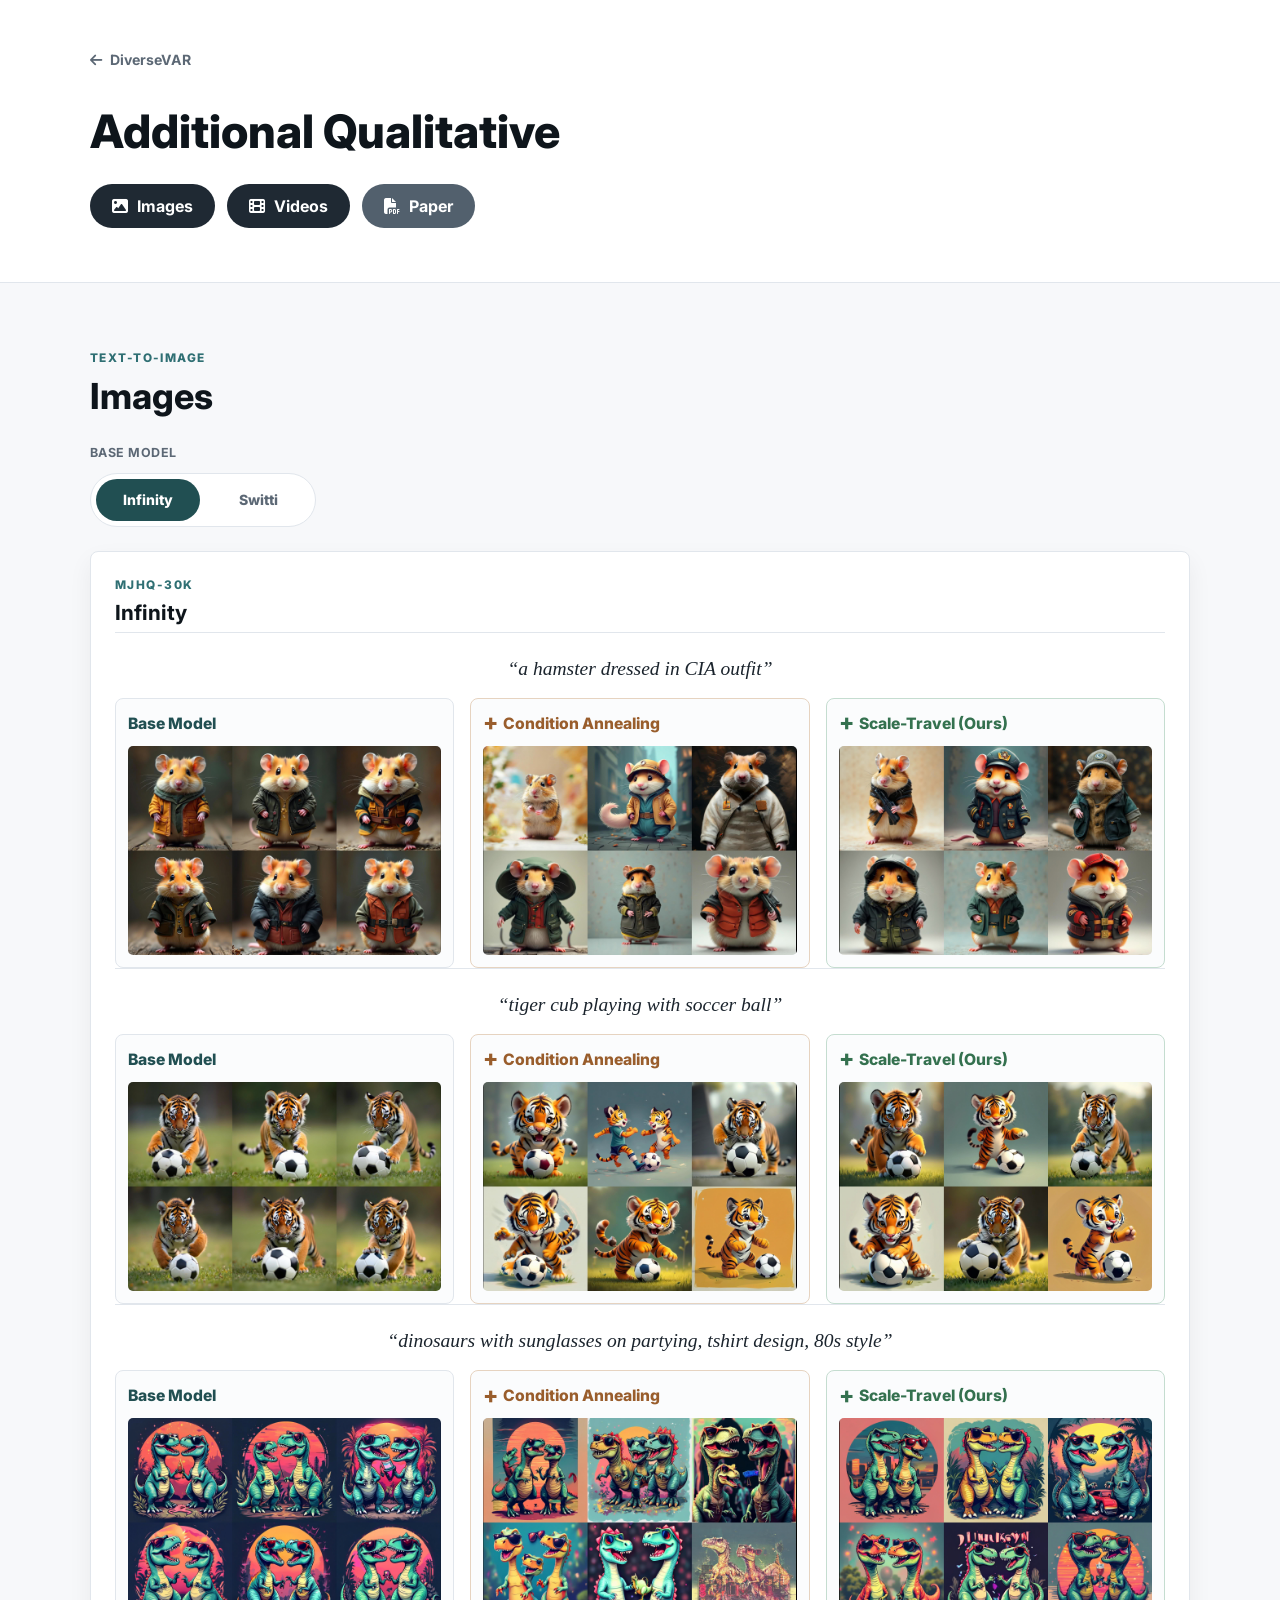
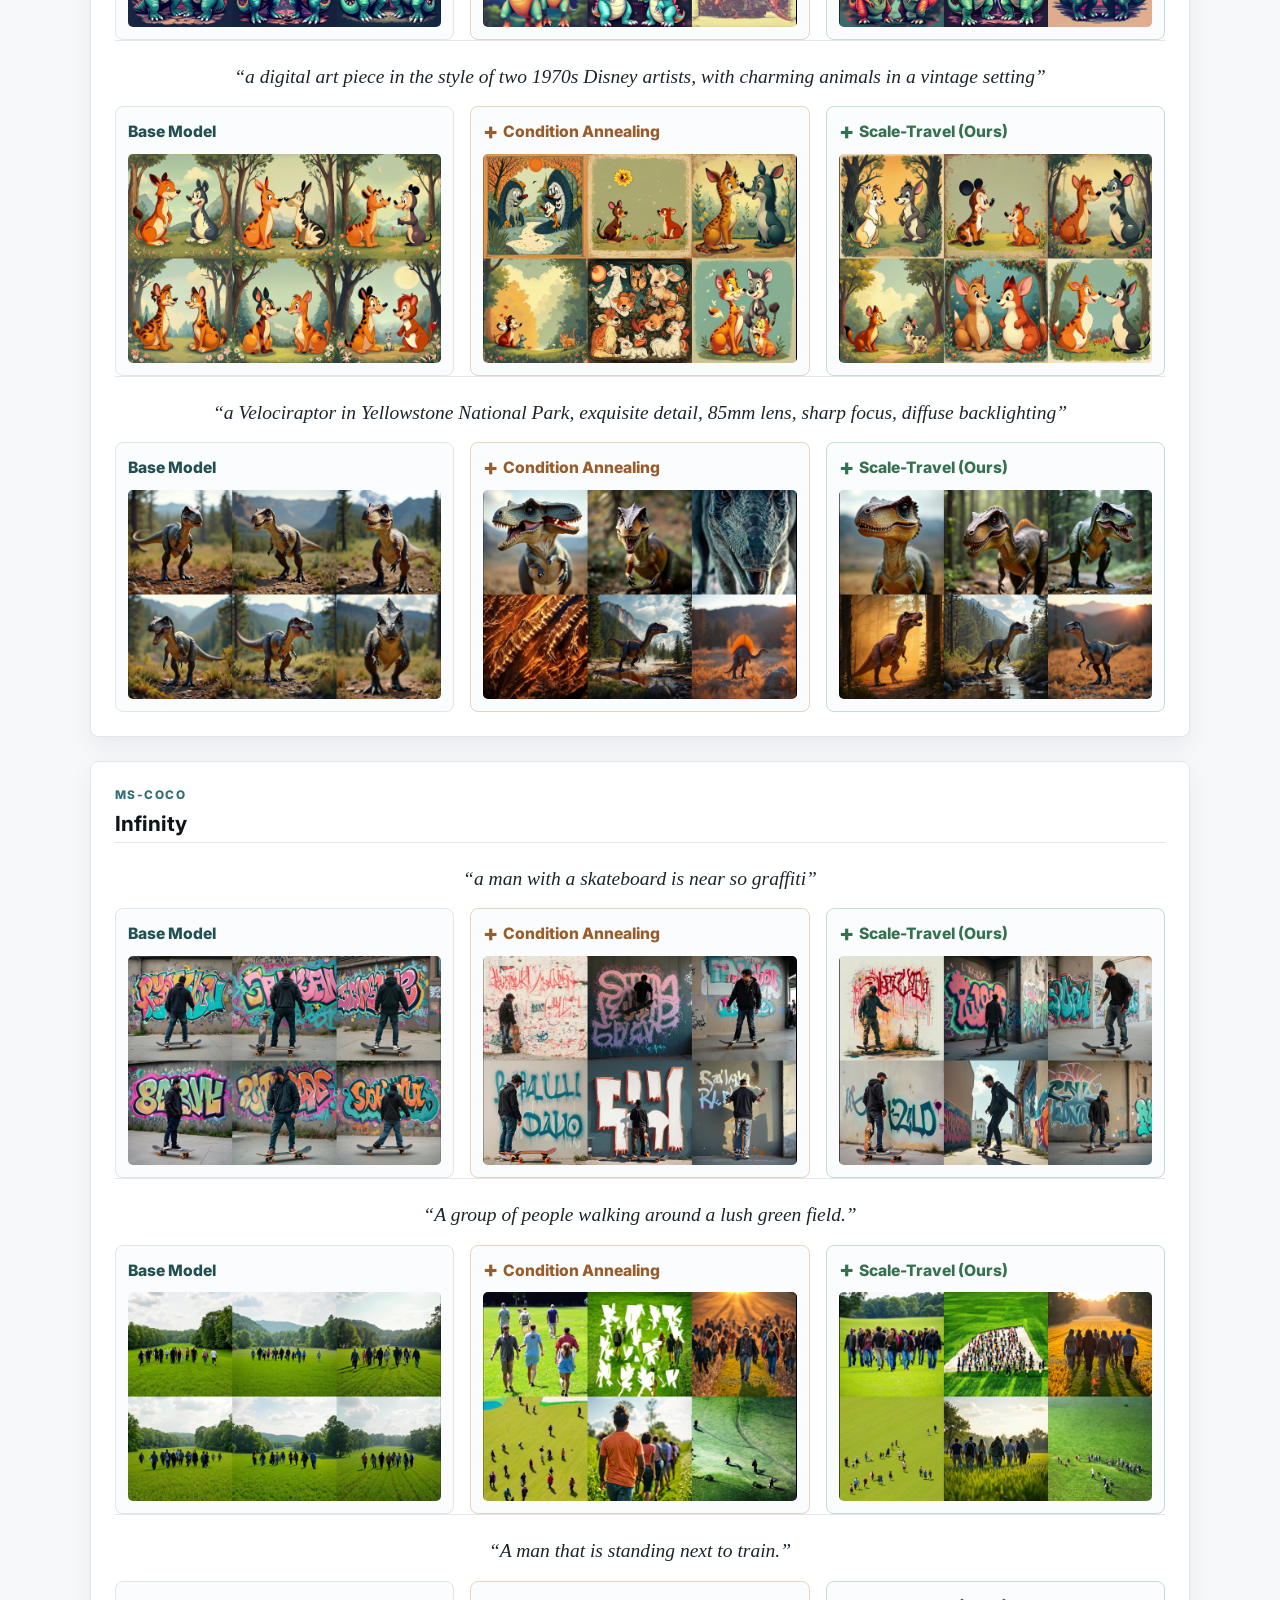
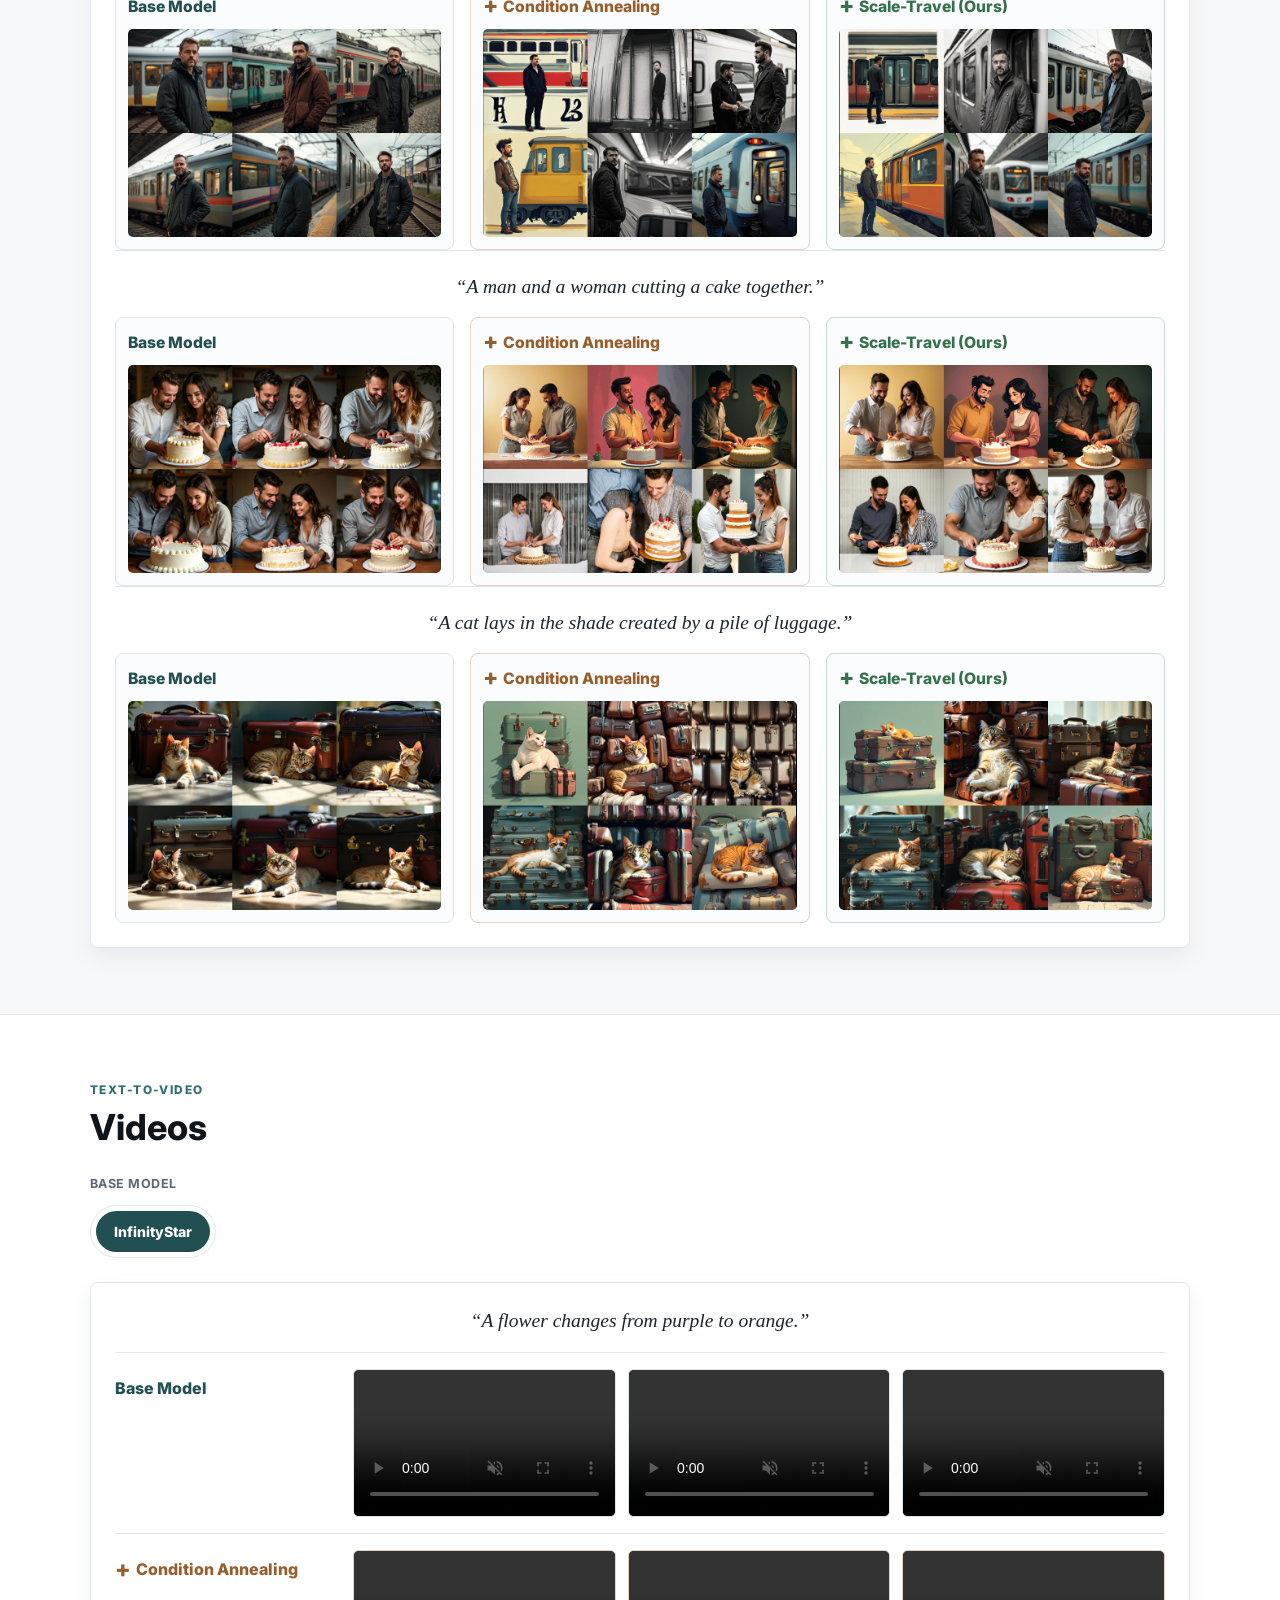
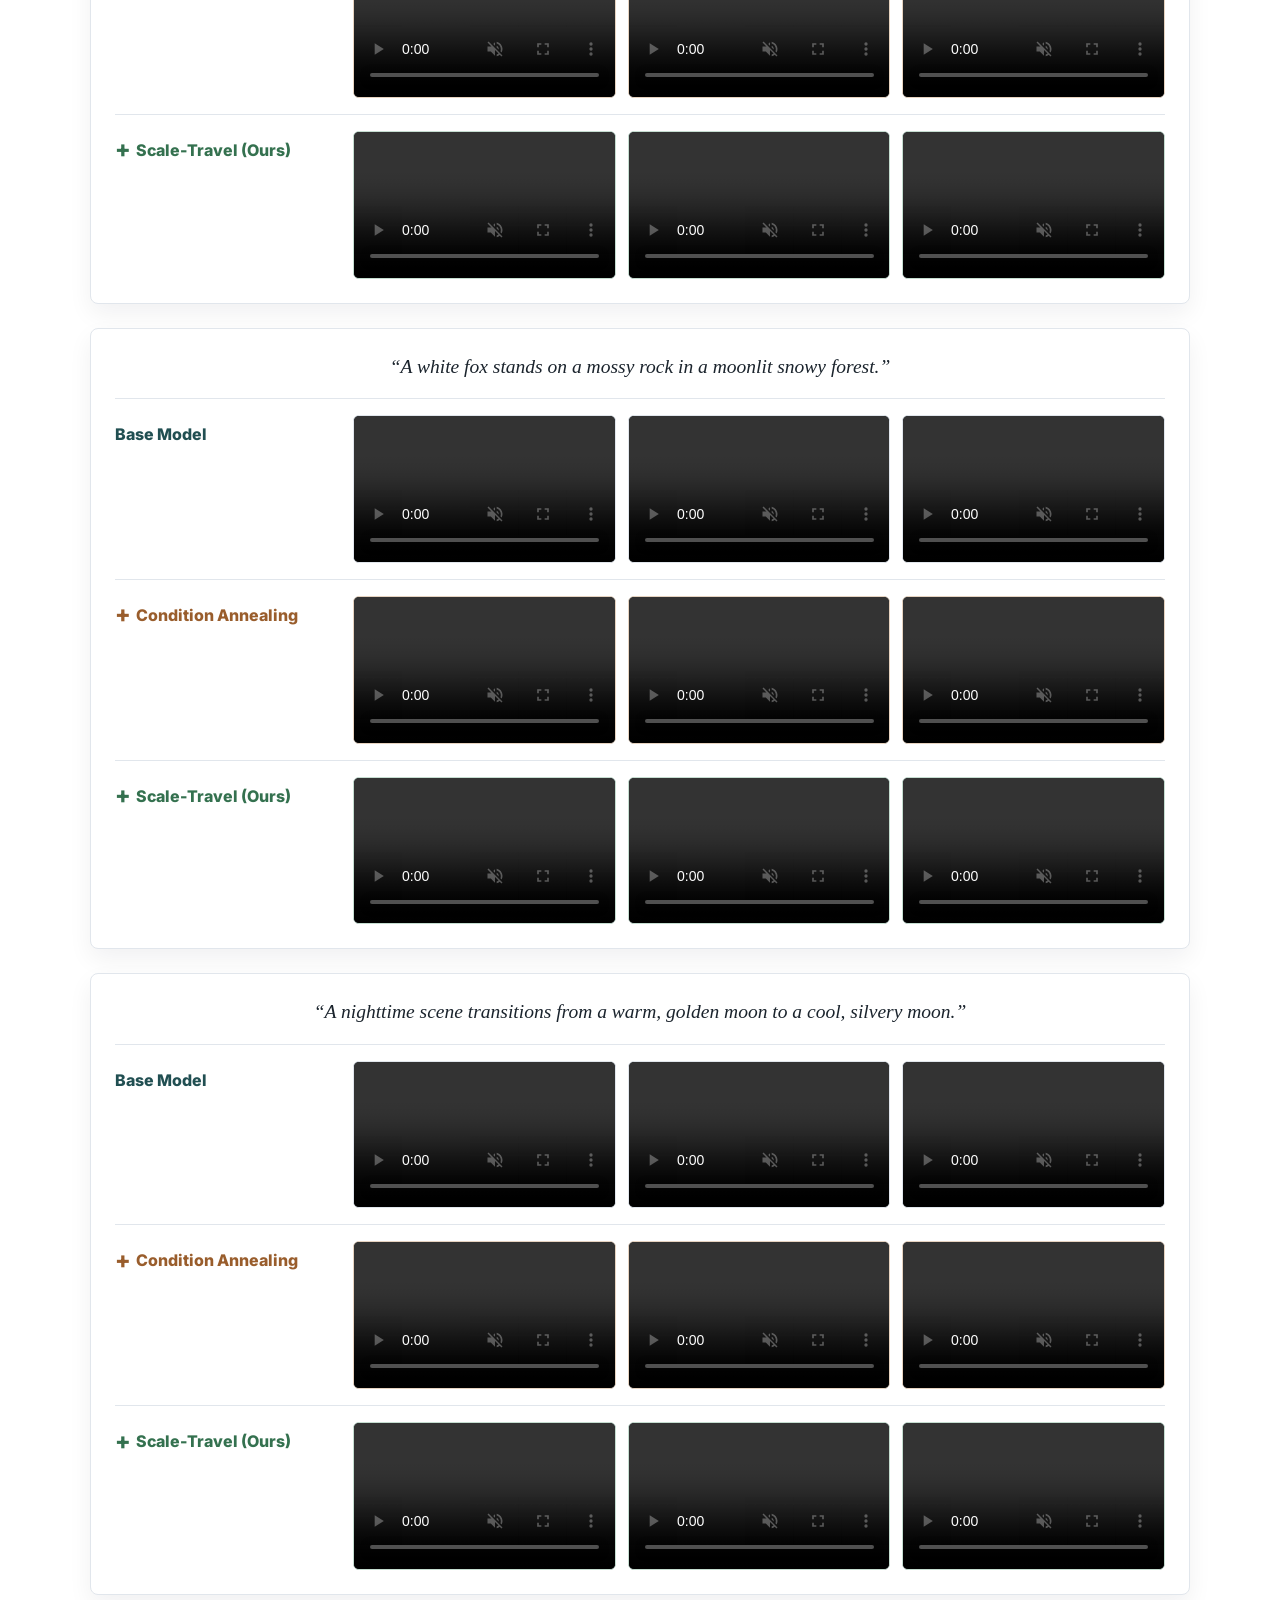
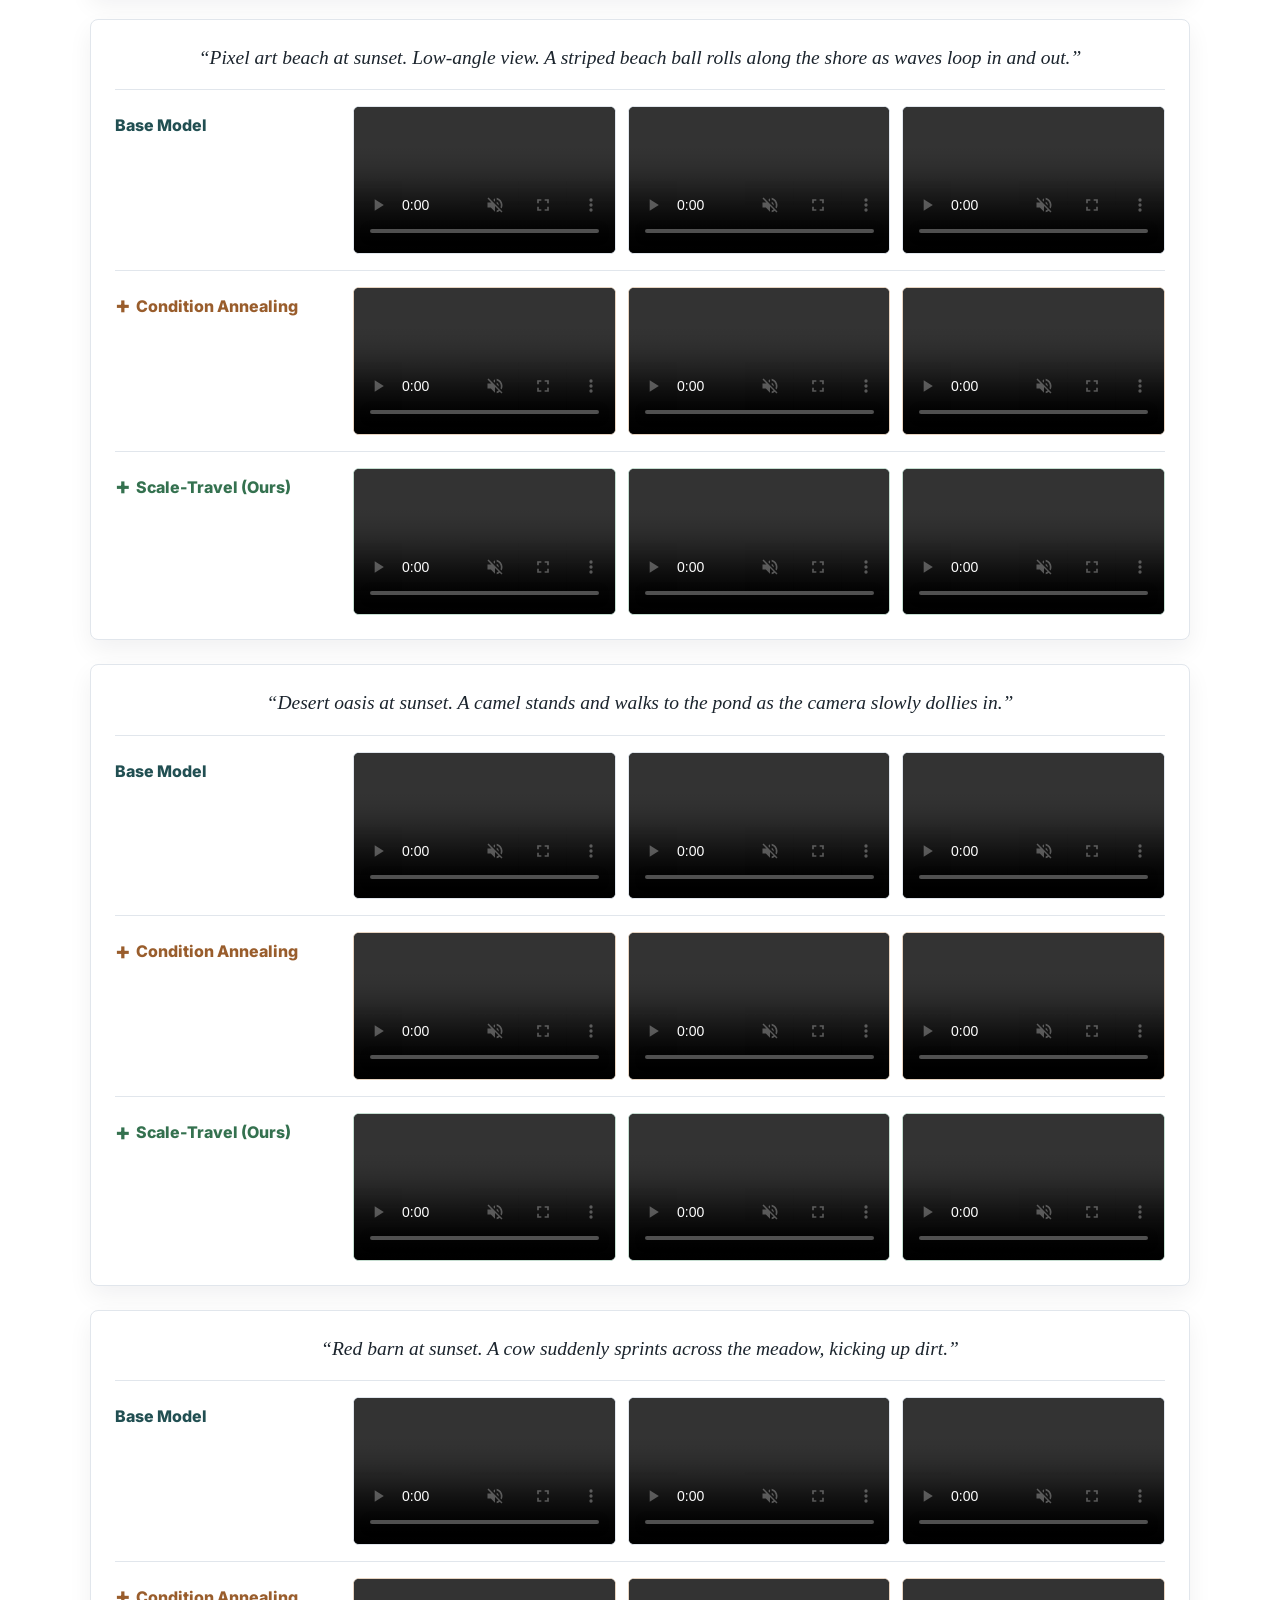
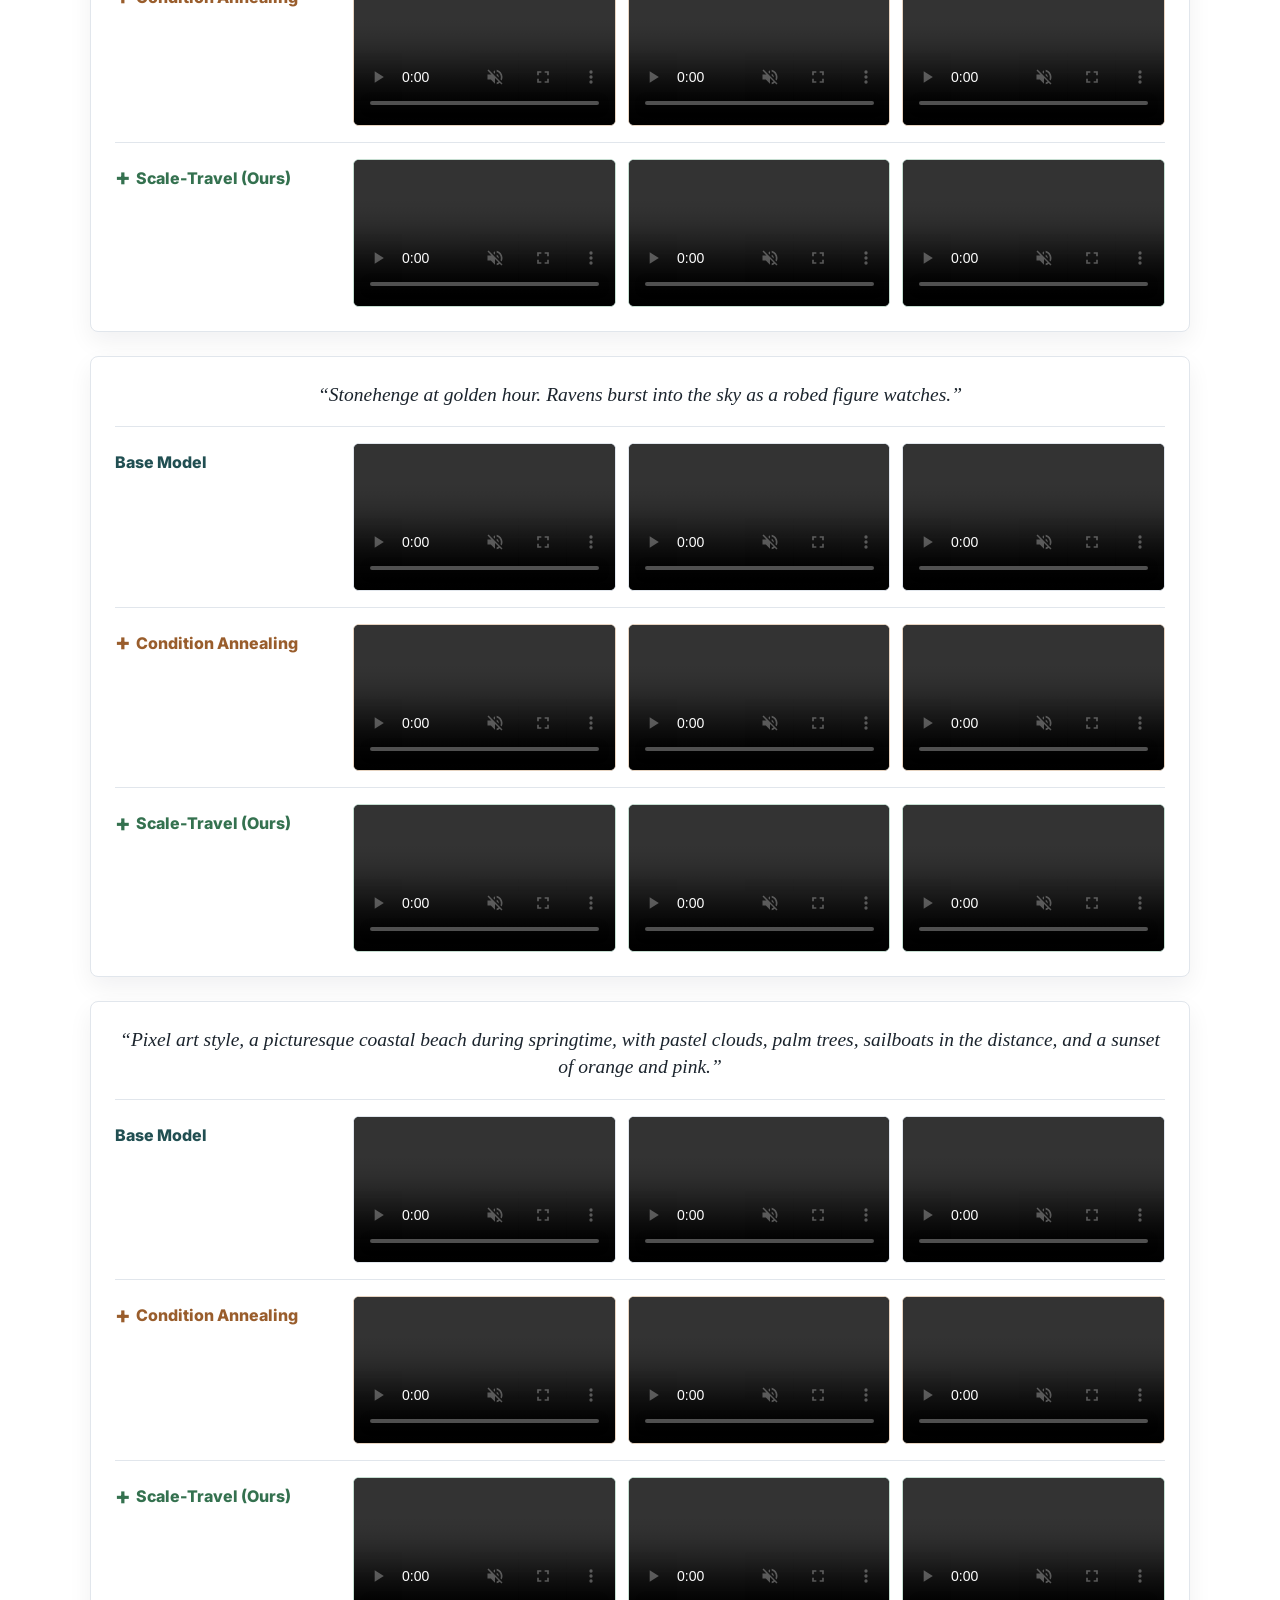
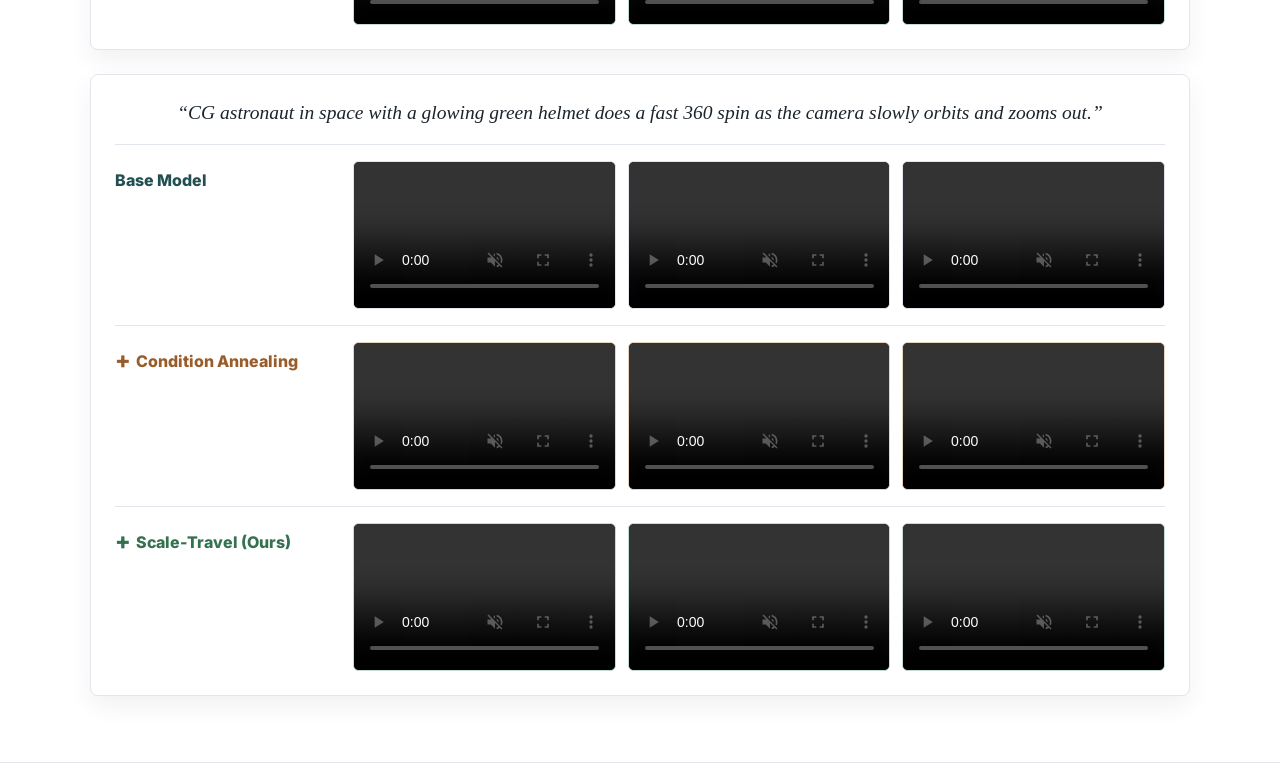
==== commit cb2f04b8: "asdf" ====
--- a/qualitatives.html
+++ b/qualitatives.html
@@ -18,13 +18,7 @@
     <header class="hero qualitative-hero">
         <div class="container hero-inner">
             <a href="index.html" class="back-link"><i class="fas fa-arrow-left"></i> DiverseVAR</a>
-            <span class="venue">Qualitative comparisons</span>
-            <h1>Samples per prompt, stage by stage</h1>
-            <p class="qualitative-hero-intro">
-                Every panel below fixes the prompt and varies only the random seed. The three stages are the base
-                model, condition annealing on the text embedding, and condition annealing followed by scale-travel.
-                Images come from Infinity and Switti, videos from InfinityStar.
-            </p>
+            <h1>Additional Qualitative</h1>
             <div class="links">
                 <a href="#image-gallery" class="btn">
                     <span class="icon"><i class="fas fa-image"></i></span>
@@ -46,18 +40,15 @@
         <section id="image-gallery">
             <div class="container">
                 <div class="group-heading">
-                    <div>
-                        <span class="group-kicker">Text-to-image</span>
-                        <h2>Images</h2>
-                    </div>
-                    <p>Five prompts per dataset, six samples per stage.</p>
+                    <span class="group-kicker">Text-to-image</span>
+                    <h2>Images</h2>
                 </div>
 
                 <div class="model-switcher">
                     <input type="radio" name="image-model" id="image-model-infinity" checked>
                     <input type="radio" name="image-model" id="image-model-switti">
+                    <span class="switcher-label">Base model</span>
                     <div class="model-switcher-tabs" role="tablist" aria-label="Base model">
-                        <span class="switcher-label">Base model</span>
                         <label for="image-model-infinity" role="tab">Infinity</label>
                         <label for="image-model-switti" role="tab">Switti</label>
                     </div>
@@ -69,12 +60,17 @@
         <section id="video-gallery">
             <div class="container">
                 <div class="group-heading">
-                    <div>
-                        <span class="group-kicker">Text-to-video</span>
-                        <h2>Videos</h2>
+                    <span class="group-kicker">Text-to-video</span>
+                    <h2>Videos</h2>
+                </div>
+
+                <div class="model-switcher">
+                    <span class="switcher-label">Base model</span>
+                    <div class="model-switcher-tabs">
+                        <span class="model-tab-static">InfinityStar</span>
                     </div>
-                    <p>Nine prompts, three samples per stage.</p>
                 </div>
+
                 <div id="video-list" class="video-grid"></div>
             </div>
         </section>
@@ -141,10 +137,11 @@
         ];
 
         const stages = [
-            { id: "base", label: "Base model" },
-            { id: "condition", label: "Condition annealing" },
-            { id: "scale", label: "Scale-travel" }
+            { id: "base", label: "Base Model", added: false },
+            { id: "condition", label: "Condition Annealing", added: true },
+            { id: "scale", label: "Scale-Travel (Ours)", added: true }
         ];
+        const plusMark = '<span class="stage-plus" aria-hidden="true">+</span>';
         const imageModelPanels = document.getElementById("image-model-panels");
 
         imageModels.forEach(model => {
@@ -158,7 +155,7 @@
                 datasetCard.className = "dataset-card";
                 const datasetHeader = document.createElement("header");
                 datasetHeader.className = "dataset-card-header";
-                datasetHeader.innerHTML = `<div><span class="dataset-eyebrow">${dataset.name}</span><h3>${model.name}</h3></div><span class="dataset-tag">5 prompts</span>`;
+                datasetHeader.innerHTML = `<span class="dataset-eyebrow">${dataset.name}</span><h3>${model.name}</h3>`;
                 datasetCard.appendChild(datasetHeader);
 
                 const sampleStack = document.createElement("div");
@@ -169,10 +166,7 @@
 
                     const promptLine = document.createElement("p");
                     promptLine.className = "sample-prompt";
-                    const promptIndexLabel = document.createElement("span");
-                    promptIndexLabel.textContent = String(promptIndex + 1).padStart(2, "0");
-                    promptLine.appendChild(promptIndexLabel);
-                    promptLine.append(document.createTextNode(prompt));
+                    promptLine.textContent = prompt;
                     sample.appendChild(promptLine);
 
                     const resultGrid = document.createElement("div");
@@ -180,7 +174,7 @@
                     stages.forEach(stage => {
                         const result = document.createElement("figure");
                         result.className = `result-panel result-panel--${stage.id}`;
-                        result.innerHTML = `<figcaption>${stage.label}</figcaption><div class="result-crop result-crop--${stage.id}"></div>`;
+                        result.innerHTML = `<figcaption>${stage.added ? plusMark : ""}${stage.label}</figcaption><div class="result-crop result-crop--${stage.id}"></div>`;
                         const image = document.createElement("img");
                         image.src = `assets/qualitatives/image/${dataset.path}/${promptIndex}.jpg`;
                         image.alt = `${model.name}, ${stage.label}, samples for: ${prompt}`;
@@ -283,9 +277,9 @@
         ];
 
         const methodLabels = {
-            base: "Base model",
-            cads: "Condition annealing",
-            ours: "Scale-travel"
+            base: "Base Model",
+            cads: "Condition Annealing",
+            ours: "Scale-Travel (Ours)"
         };
         const videoList = document.getElementById("video-list");
 
@@ -295,10 +289,7 @@
 
             const promptLine = document.createElement("p");
             promptLine.className = "sample-prompt";
-            const promptIndexLabel = document.createElement("span");
-            promptIndexLabel.textContent = String(caseIndex + 1).padStart(2, "0");
-            promptLine.appendChild(promptIndexLabel);
-            promptLine.append(document.createTextNode(videoCase.prompt));
+            promptLine.textContent = videoCase.prompt;
             card.appendChild(promptLine);
 
             const matrix = document.createElement("div");
@@ -306,7 +297,7 @@
             Object.entries(videoCase.files).forEach(([method, files]) => {
                 const row = document.createElement("div");
                 row.className = `video-method-row video-method-row--${method}`;
-                row.innerHTML = `<div class="video-method-label">${methodLabels[method]}</div><div class="video-thumb-grid"></div>`;
+                row.innerHTML = `<div class="video-method-label">${method === "base" ? "" : plusMark}${methodLabels[method]}</div><div class="video-thumb-grid"></div>`;
                 const thumbGrid = row.querySelector(".video-thumb-grid");
                 files.forEach((file, sampleIndex) => {
                     const video = document.createElement("video");
--- a/assets/css/style.css
+++ b/assets/css/style.css
@@ -186,27 +186,240 @@
     margin-top: 12px;
 }
 
-.method-grid {
+.stage-card {
+    margin: 30px 0 0;
+    padding: 24px;
+    border: 1px solid var(--line);
+    border-left: 5px solid var(--line);
+    border-radius: 10px;
+    background: var(--surface);
+    box-shadow: 0 10px 24px rgba(15, 23, 42, 0.06);
+}
+
+.stage-card--anneal {
+    border-color: #ecdac6;
+    border-left-color: #e08c3b;
+}
+
+.stage-card--travel {
+    border-color: #ccdfd3;
+    border-left-color: #3f8a5f;
+}
+
+.stage-head {
+    display: flex;
+    flex-wrap: wrap;
+    align-items: baseline;
+    gap: 6px 12px;
+    padding-bottom: 16px;
+    border-bottom: 1px solid var(--line);
+}
+
+.stage-badge {
     display: grid;
-    grid-template-columns: repeat(2, minmax(0, 1fr));
-    gap: 22px;
-    margin: 34px 0 10px;
-}
-
-.method-grid article {
+    flex: 0 0 30px;
+    place-items: center;
+    width: 30px;
+    height: 30px;
+    border-radius: 9px;
+    color: #fff;
+    font-size: 0.94rem;
+    font-weight: 800;
+}
+
+.stage-card--anneal .stage-badge {
+    background: #e08c3b;
+}
+
+.stage-card--travel .stage-badge {
+    background: #3f8a5f;
+}
+
+.stage-head h3 {
+    margin: 0;
+    font-size: 1.45rem;
+}
+
+.stage-card--anneal .stage-head h3 {
+    color: #a9601f;
+}
+
+.stage-card--travel .stage-head h3 {
+    color: #2f7150;
+}
+
+.stage-head > p {
+    flex: 1 1 340px;
+    margin: 0;
+    color: #384653;
+    font-size: 1.02rem;
+}
+
+.stage-banner {
+    margin: 18px 0 0;
+    padding: 13px 18px;
+    border: 1px solid #ccdfd3;
+    border-radius: 8px;
+    background: #f4faf6;
+    color: #27323c;
+    font-size: 1rem;
+}
+
+.plus-mark {
+    color: #2f7150;
+    font-weight: 800;
+}
+
+.minus-mark {
+    color: #b4472c;
+    font-weight: 800;
+}
+
+.stage-body {
+    display: grid;
+    grid-template-columns: minmax(0, 1fr) 320px;
+    align-items: start;
+    gap: 24px;
+    margin-top: 20px;
+}
+
+.stage-body--travel {
+    grid-template-columns: minmax(0, 1fr) minmax(0, 1fr);
+}
+
+.stage-figure {
+    min-width: 0;
+    margin: 0;
+}
+
+.stage-figure img {
+    width: 100%;
+    border: 1px solid var(--line);
+    border-radius: 8px;
     background: var(--surface);
+}
+
+.stage-figure--wide {
+    margin-top: 26px;
+}
+
+.tradeoff {
+    padding: 18px;
+    border: 1px solid #ecdac6;
+    border-radius: 8px;
+    background: #fdf8f2;
+}
+
+.tradeoff h4,
+.cost-box h4 {
+    margin: 0 0 6px;
+    font-size: 1.05rem;
+    font-weight: 800;
+}
+
+.box-label {
+    margin: 0 0 14px;
+    color: var(--muted);
+    font-size: 0.89rem;
+    line-height: 1.5;
+    text-align: left;
+}
+
+.stage-label {
+    margin: 18px 0 0;
+}
+
+.stage-label + .stage-body {
+    margin-top: 14px;
+}
+
+.tradeoff ul {
+    margin: 0;
+    padding: 0;
+    list-style: none;
+}
+
+.tradeoff li {
+    padding-left: 34px;
+    color: #27323c;
+    font-size: 0.97rem;
+}
+
+.tradeoff li + li {
+    margin-top: 10px;
+}
+
+.tradeoff li::before {
+    display: inline-block;
+    width: 34px;
+    margin-left: -34px;
+    font-weight: 800;
+}
+
+.tradeoff li.plus::before {
+    content: "(+)";
+    color: #2f7150;
+}
+
+.tradeoff li.minus::before {
+    content: "(\2212)";
+    color: #b4472c;
+}
+
+.algo-figure {
+    display: grid;
+    min-width: 0;
+    margin: 0;
+    padding: 18px;
+    place-items: center;
     border: 1px solid var(--line);
     border-radius: 8px;
-    padding: 24px;
-}
-
-.method-grid article h3 {
-    margin-top: 0;
-}
-
-.method-grid article p {
-    margin-bottom: 0;
-    color: #384653;
+    background: #fbfcfd;
+}
+
+.algo-figure img {
+    width: 100%;
+    max-width: 420px;
+}
+
+.cost-box {
+    min-width: 0;
+    padding: 18px;
+    border: 1px solid #ccdfd3;
+    border-radius: 8px;
+    background: #f7fbf8;
+}
+
+.cost-table {
+    min-width: 0;
+    font-size: 0.92rem;
+}
+
+.cost-table th,
+.cost-table td {
+    padding: 9px 10px;
+}
+
+.cost-table thead {
+    background: transparent;
+}
+
+.cost-table thead th {
+    border-bottom: 1px solid #ccdfd3;
+    color: #2f7150;
+}
+
+.cost-table th:not(:first-child),
+.cost-table td:not(:first-child) {
+    text-align: right;
+}
+
+.cost-table td {
+    border-bottom: 1px solid rgba(204, 223, 211, 0.7);
+}
+
+.cost-table tbody tr.ours {
+    background: rgba(63, 138, 95, 0.09);
 }
 
 .table-wrap {
@@ -286,8 +499,19 @@
         padding: 48px 0;
     }
 
-    .method-grid {
+    .stage-card {
+        padding: 16px;
+    }
+
+    .stage-body,
+    .stage-body--travel {
         grid-template-columns: 1fr;
+        gap: 18px;
+    }
+
+    .algo-figure,
+    .cost-box {
+        padding: 14px;
     }
 
     .links {
@@ -329,21 +553,9 @@
     color: var(--accent-strong);
 }
 
-.qualitative-hero .venue {
-    display: block;
-    font-size: 0.8rem;
-}
-
 .qualitative-hero h1 {
-    margin: 0 0 18px;
+    margin: 0 0 26px;
     font-size: clamp(1.9rem, 3.6vw, 3rem);
-}
-
-.qualitative-hero-intro {
-    max-width: 720px;
-    margin-bottom: 26px;
-    color: var(--muted);
-    font-size: 1.1rem;
 }
 
 .qualitative-hero .links {
@@ -355,23 +567,11 @@
 }
 
 .group-heading {
-    display: flex;
-    align-items: end;
-    justify-content: space-between;
-    gap: 32px;
     margin-bottom: 26px;
 }
 
 .group-heading h2 {
     margin: 6px 0 0;
-}
-
-.group-heading > p {
-    max-width: 340px;
-    margin: 0 0 4px;
-    color: var(--muted);
-    font-size: 0.95rem;
-    text-align: right;
 }
 
 .group-kicker,
@@ -393,25 +593,29 @@
     white-space: nowrap;
 }
 
+.switcher-label {
+    display: block;
+    margin-bottom: 10px;
+    color: var(--muted);
+    font-size: 0.78rem;
+    font-weight: 700;
+    letter-spacing: 0.04em;
+    text-transform: uppercase;
+}
+
 .model-switcher-tabs {
     display: inline-flex;
     align-items: center;
     gap: 6px;
     margin-bottom: 24px;
-    padding: 5px 5px 5px 16px;
+    padding: 5px;
     border: 1px solid var(--line);
     border-radius: 999px;
     background: var(--surface);
 }
 
-.switcher-label {
-    margin-right: 6px;
-    color: var(--muted);
-    font-size: 0.78rem;
-    font-weight: 700;
-}
-
-.model-switcher-tabs label {
+.model-switcher-tabs label,
+.model-tab-static {
     min-width: 104px;
     padding: 9px 18px;
     border-radius: 999px;
@@ -433,6 +637,12 @@
     background: var(--accent-strong);
 }
 
+.model-tab-static {
+    color: #fff;
+    background: var(--accent-strong);
+    cursor: default;
+}
+
 .model-panel {
     display: none;
 }
@@ -453,10 +663,6 @@
 }
 
 .dataset-card-header {
-    display: flex;
-    align-items: start;
-    justify-content: space-between;
-    gap: 16px;
     margin-bottom: 6px;
 }
 
@@ -465,37 +671,28 @@
     font-size: 1.3rem;
 }
 
-.dataset-tag {
-    padding: 5px 10px;
-    border: 1px solid var(--line);
-    border-radius: 999px;
-    color: var(--muted);
-    font-size: 0.72rem;
-    font-weight: 700;
-    white-space: nowrap;
-}
-
 .sample-case {
     padding-top: 22px;
     border-top: 1px solid var(--line);
 }
 
 .sample-prompt {
-    display: flex;
-    align-items: baseline;
-    gap: 11px;
-    margin-bottom: 14px;
-    color: #27323c;
-    font-size: 1rem;
-    line-height: 1.45;
-}
-
-.sample-prompt span {
-    flex: 0 0 auto;
-    color: var(--accent);
-    font-size: 0.74rem;
-    font-weight: 800;
-    letter-spacing: 0.08em;
+    margin-bottom: 16px;
+    color: #1b242d;
+    font-family: Georgia, "Times New Roman", "Noto Serif", serif;
+    font-size: 1.22rem;
+    font-style: italic;
+    font-weight: 400;
+    line-height: 1.4;
+    text-align: center;
+}
+
+.sample-prompt::before {
+    content: "\201C";
+}
+
+.sample-prompt::after {
+    content: "\201D";
 }
 
 .result-grid {
@@ -516,9 +713,18 @@
 .result-panel figcaption {
     margin: 0 0 9px;
     color: var(--accent-strong);
-    font-size: 0.77rem;
+    font-size: 0.98rem;
     font-weight: 800;
     text-align: left;
+}
+
+.stage-plus {
+    display: inline-block;
+    margin-right: 5px;
+    font-size: 1.45em;
+    font-weight: 800;
+    line-height: 0;
+    vertical-align: -0.06em;
 }
 
 .result-panel--condition {
@@ -575,7 +781,7 @@
 
 .video-method-row {
     display: grid;
-    grid-template-columns: 168px minmax(0, 1fr);
+    grid-template-columns: 218px minmax(0, 1fr);
     align-items: start;
     gap: 20px;
     padding-top: 16px;
@@ -585,7 +791,7 @@
 .video-method-label {
     padding-top: 6px;
     color: var(--accent-strong);
-    font-size: 0.8rem;
+    font-size: 1rem;
     font-weight: 800;
 }
 
@@ -630,26 +836,16 @@
         margin-bottom: 24px;
     }
 
-    .group-heading {
-        display: block;
-    }
-
-    .group-heading > p {
-        margin-top: 12px;
-        text-align: left;
-    }
-
     .model-switcher-tabs {
-        display: grid;
-        grid-template-columns: 1fr 1fr;
+        display: flex;
         width: 100%;
-        padding: 5px;
         border-radius: 12px;
     }
 
-    .switcher-label {
-        grid-column: 1 / -1;
-        margin: 4px 0 6px 10px;
+    .model-switcher-tabs label,
+    .model-tab-static {
+        flex: 1;
+        min-width: 0;
     }
 
     .dataset-card,
